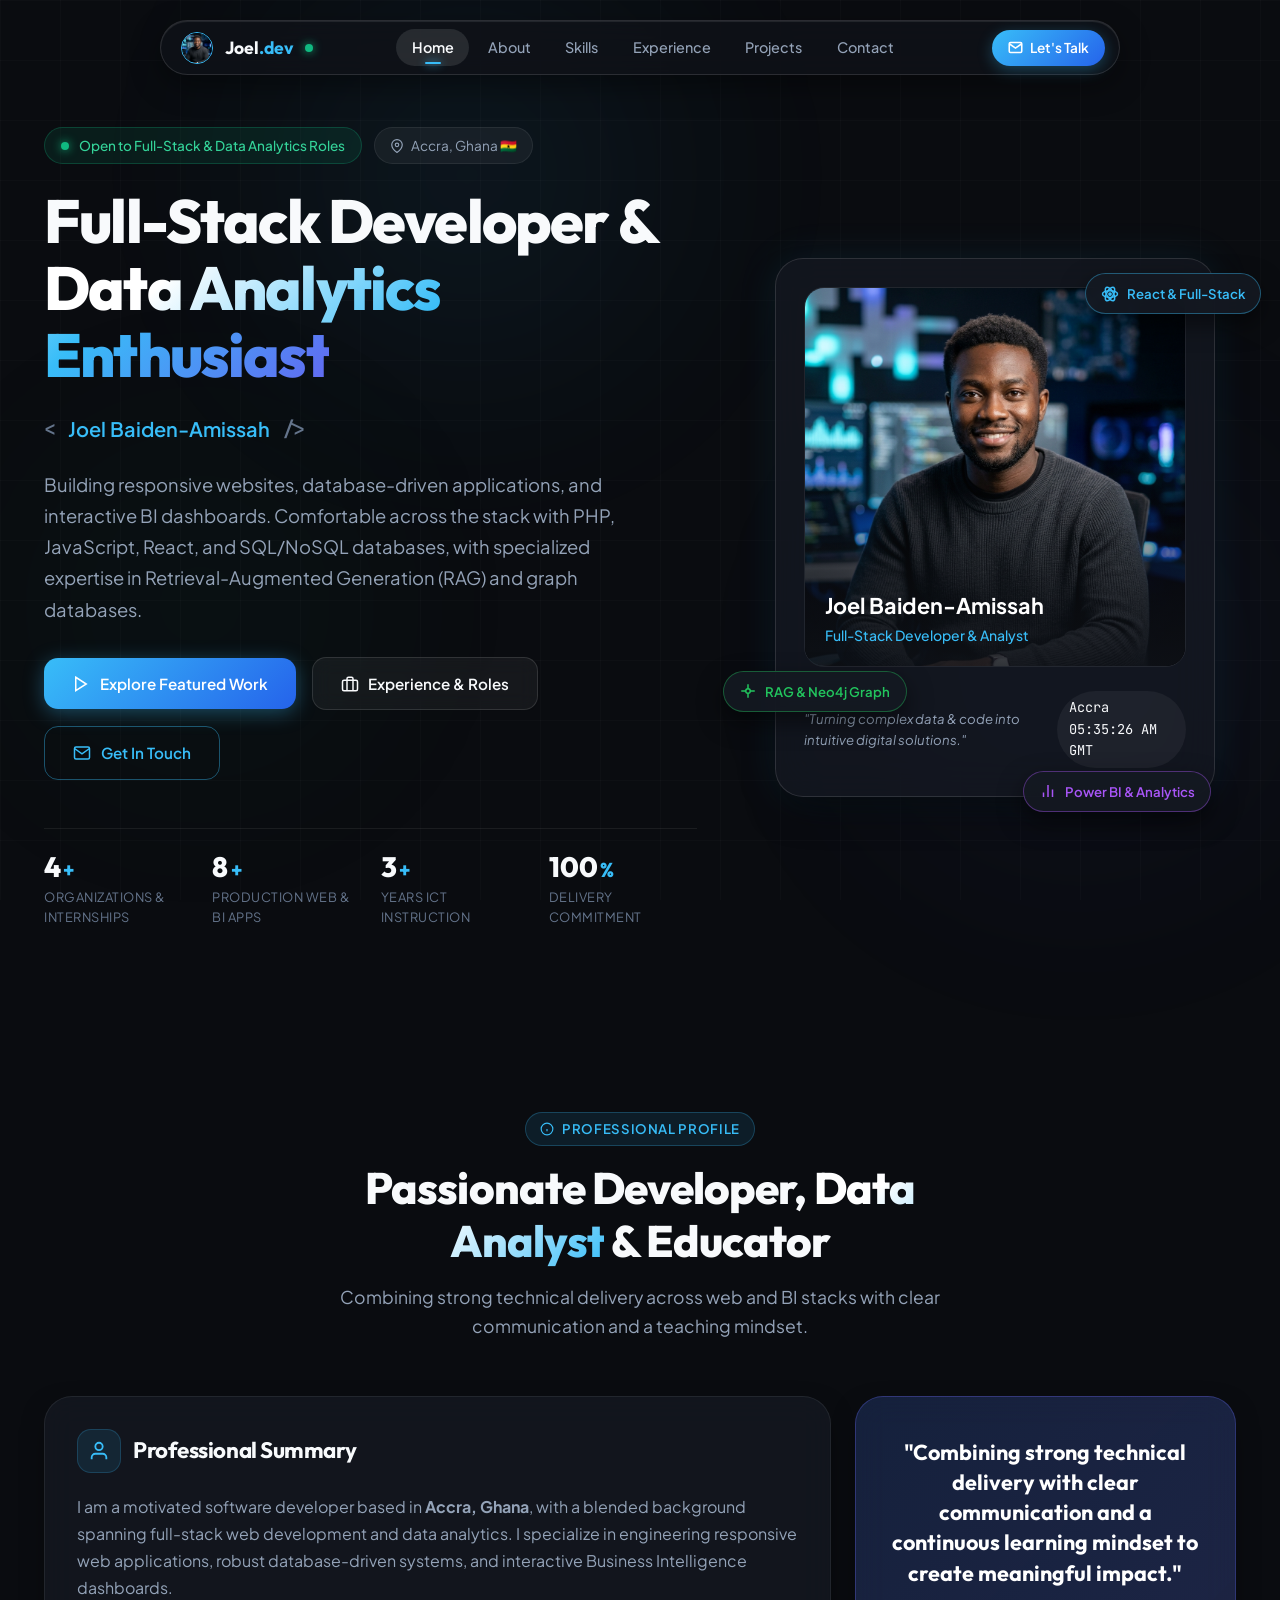
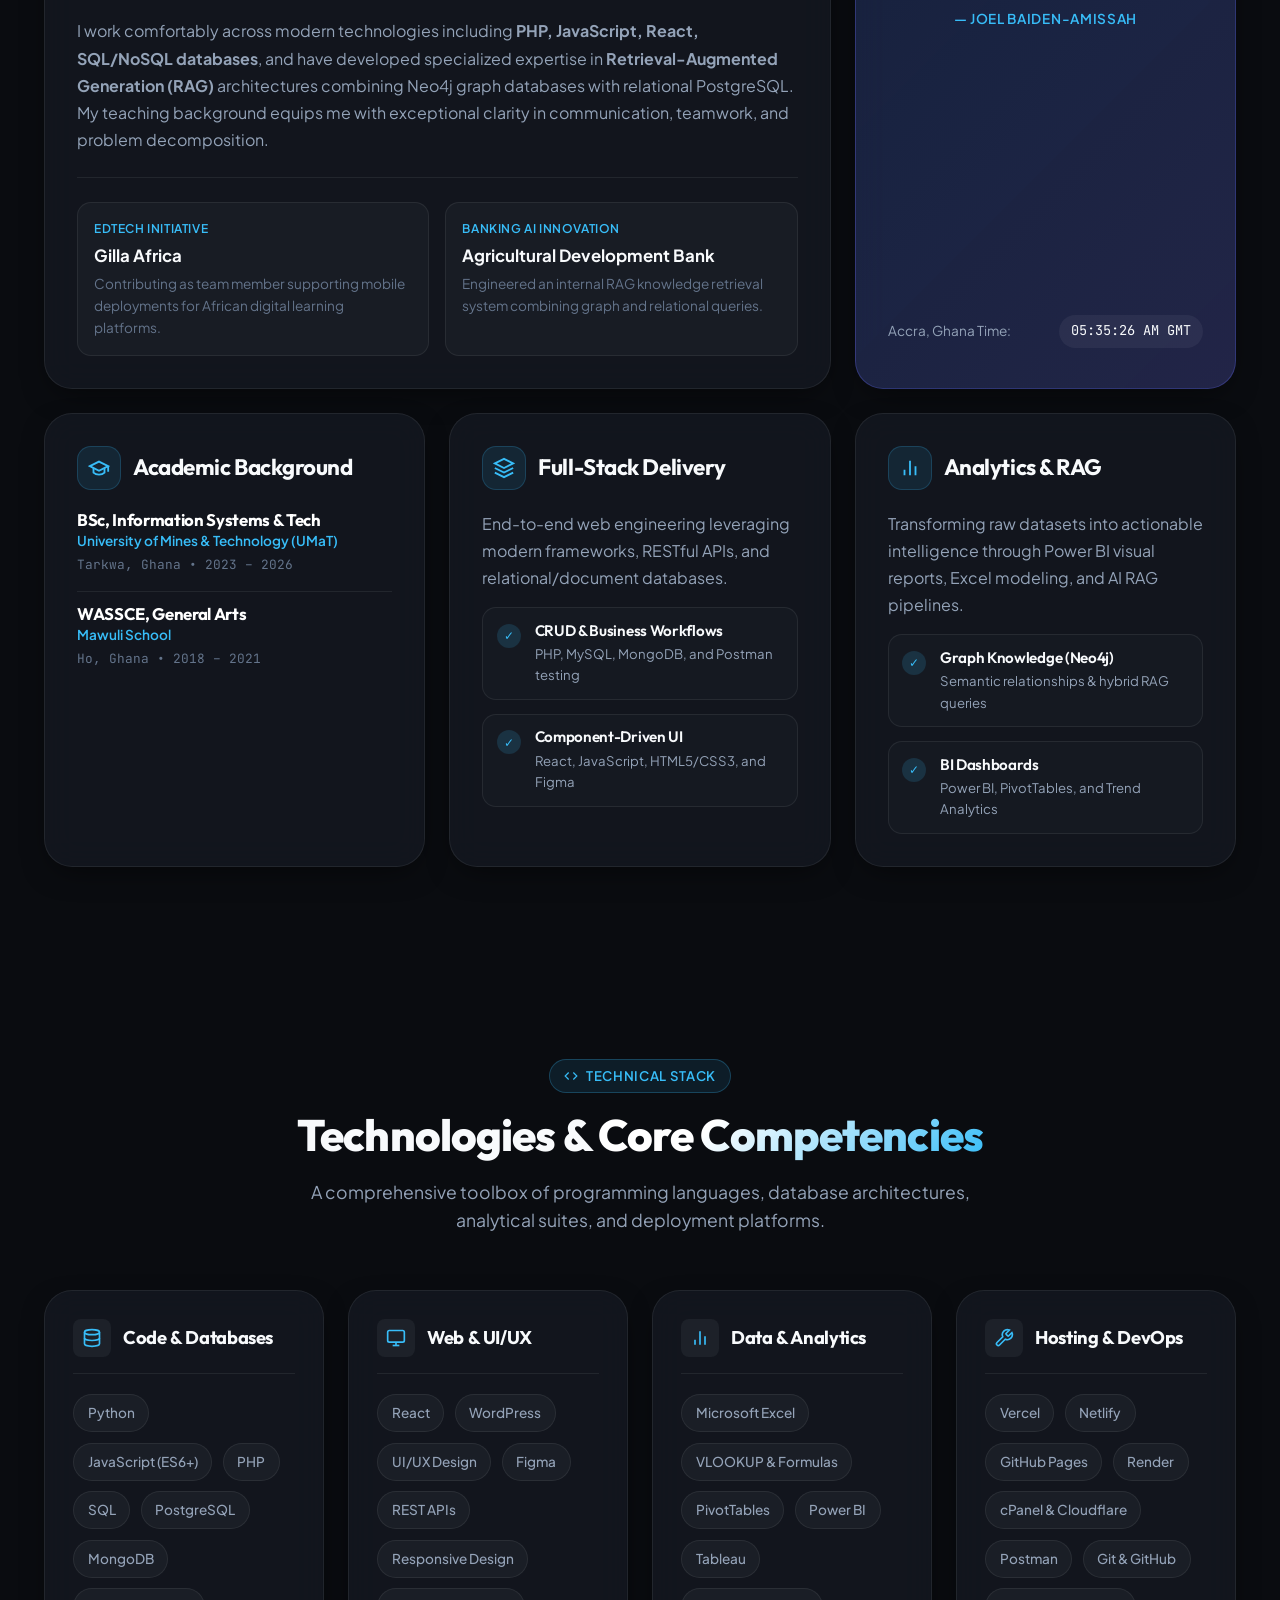
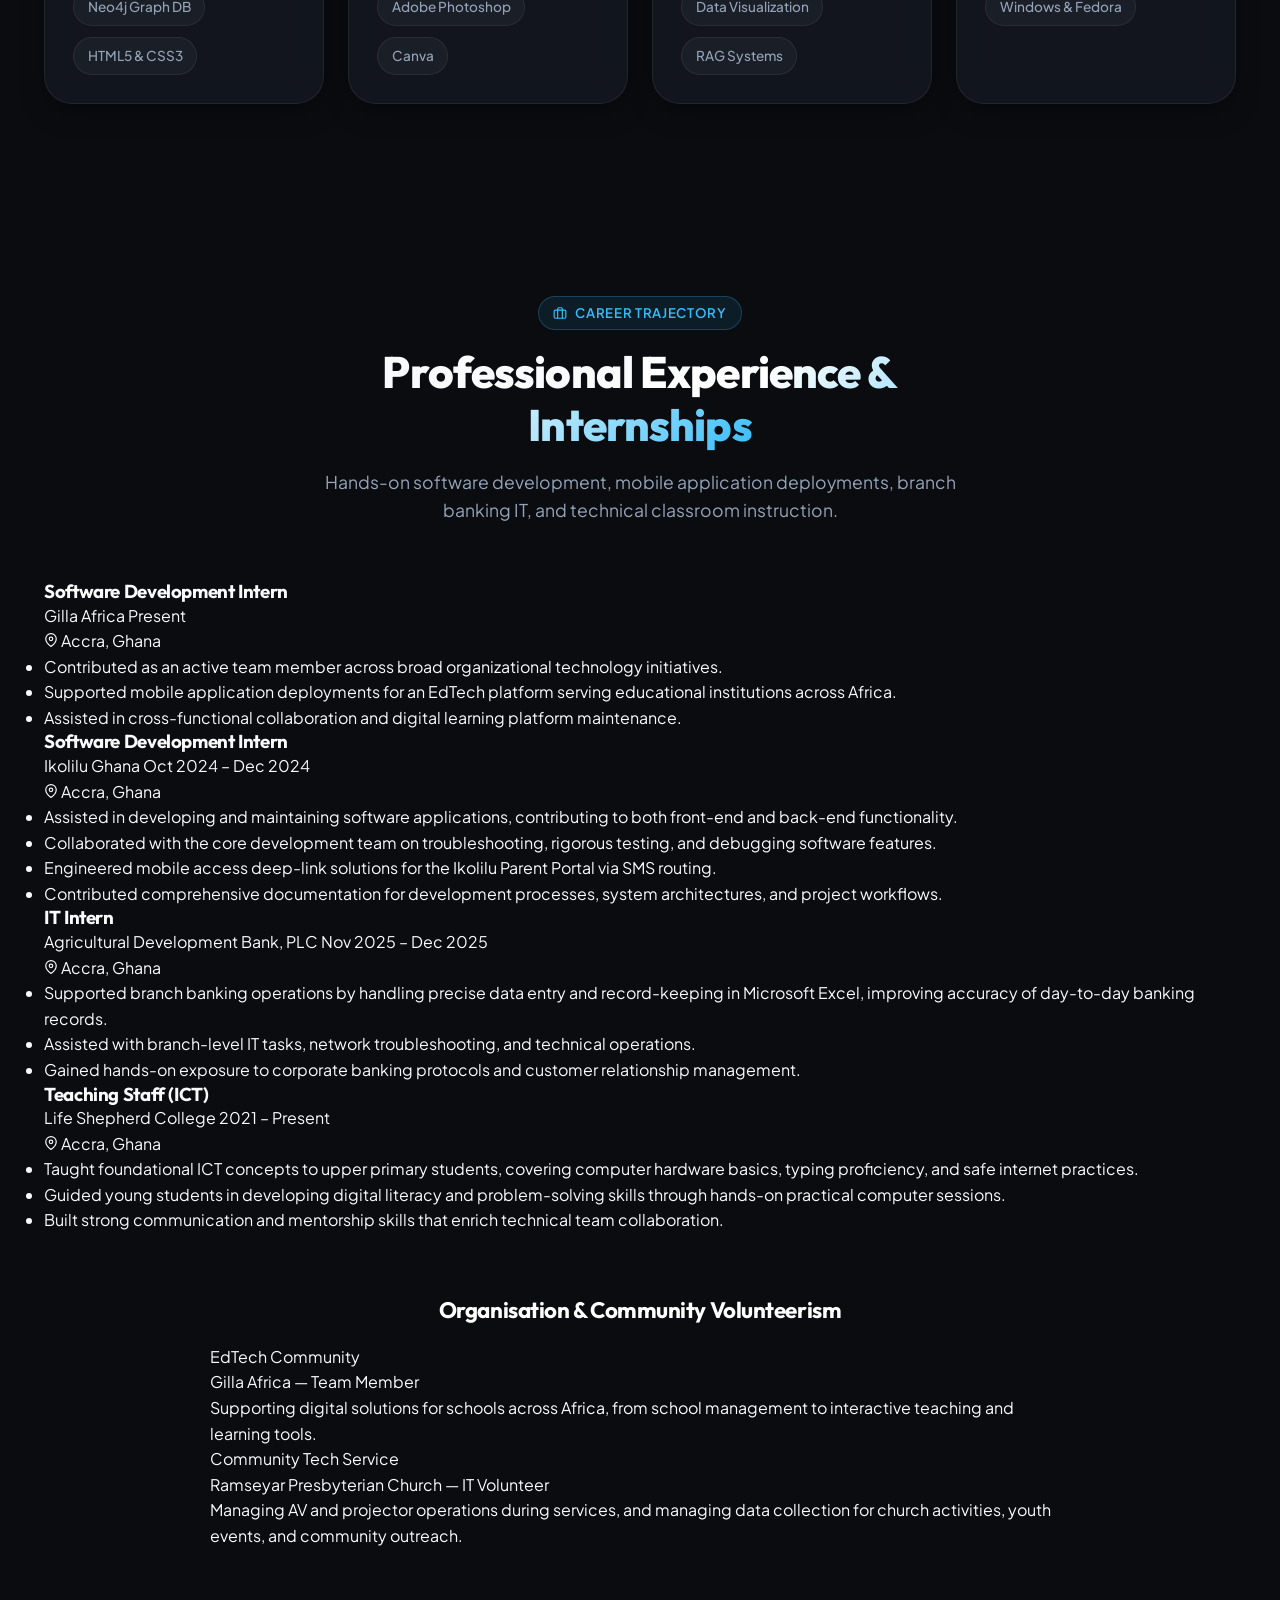
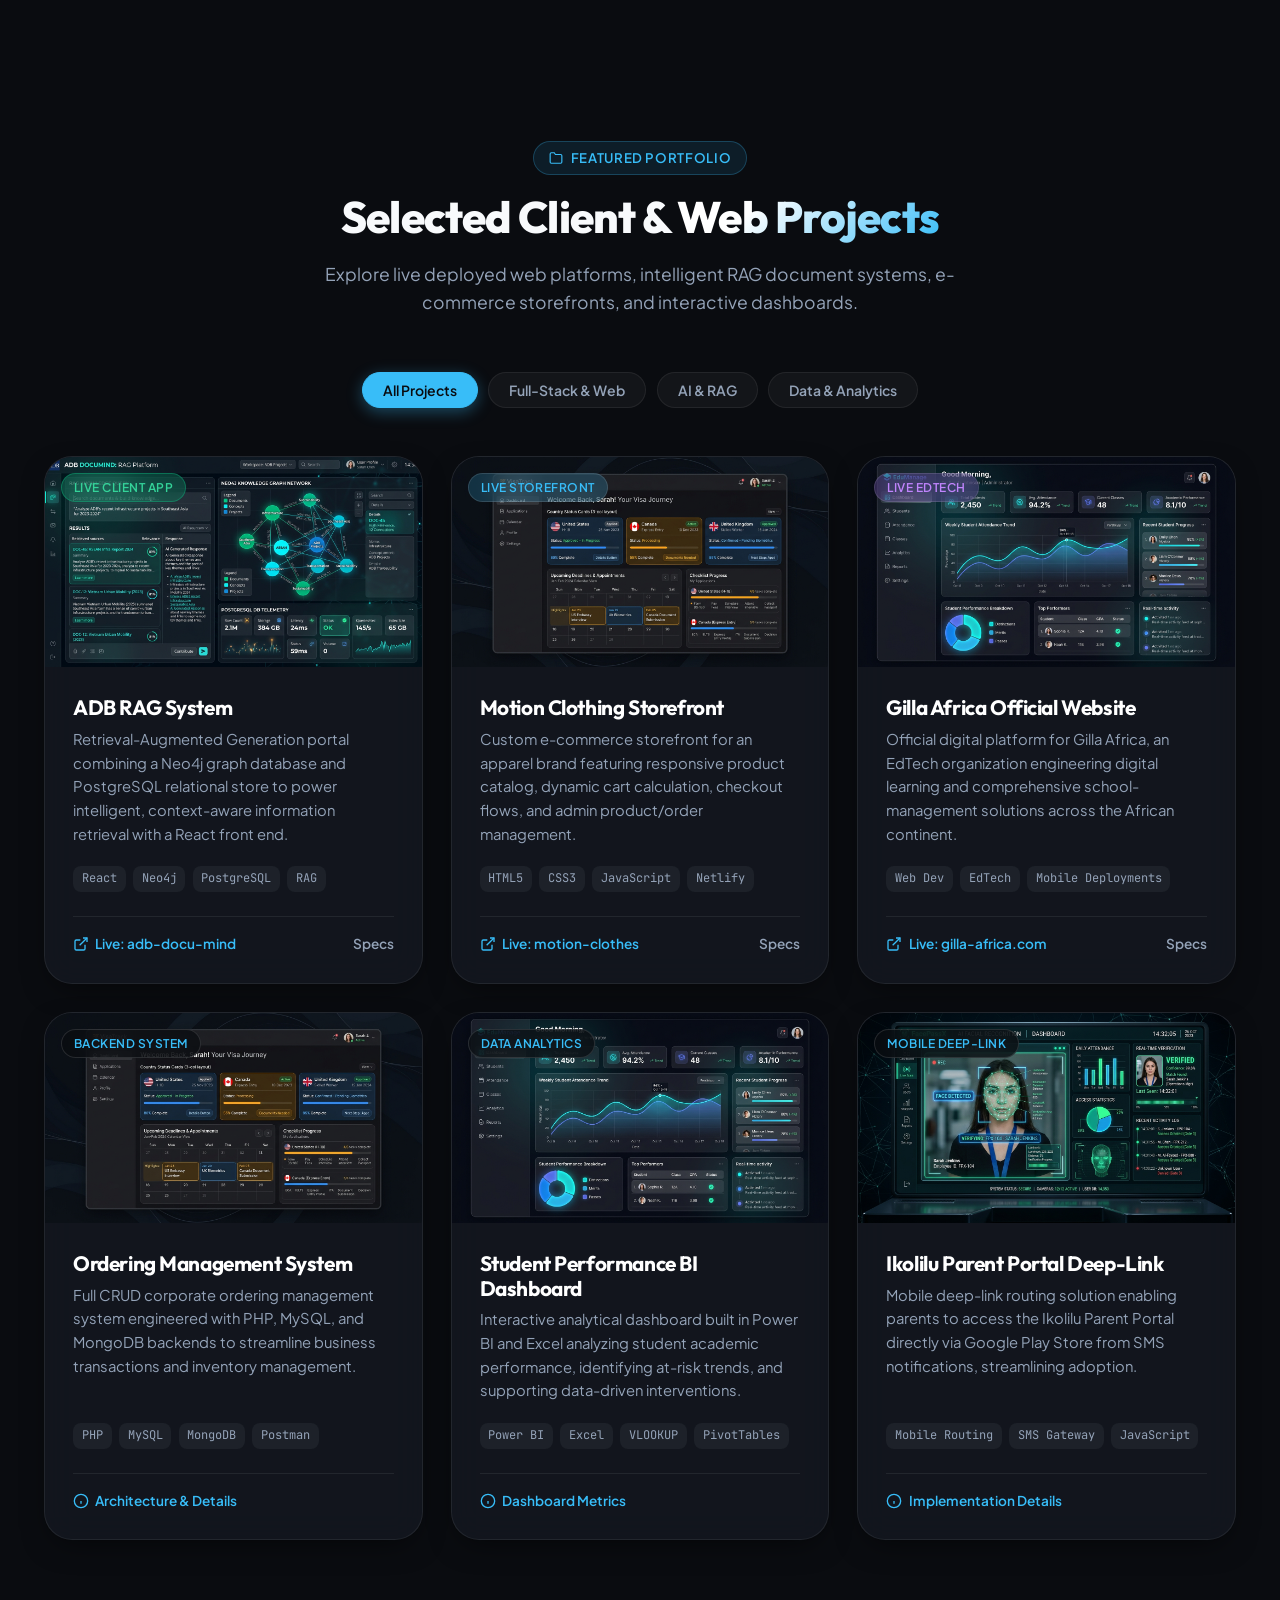
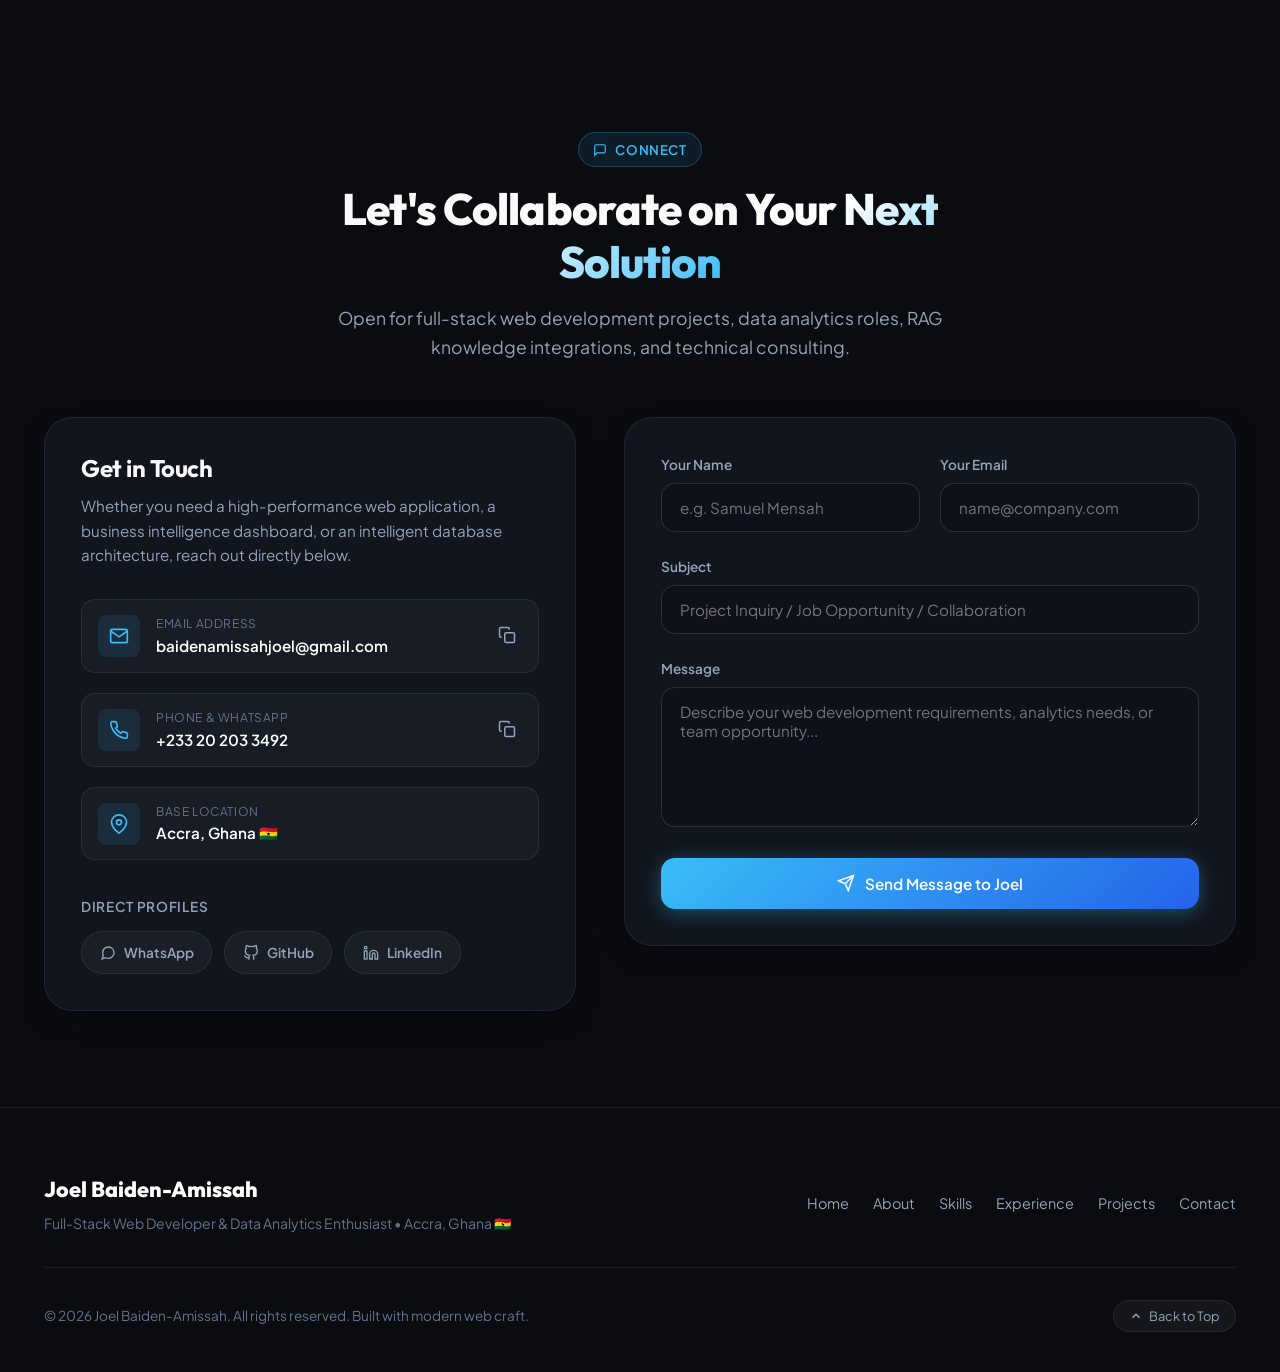
==== index.html @ 29e05b78 "Initial commit: Joel Baiden-Amissah portfolio website" ====
<!DOCTYPE html>
<html lang="en">
<head>
  <meta charset="UTF-8">
  <meta name="viewport" content="width=device-width, initial-scale=1.0">
  <title>Joel Baiden-Amissah | Full-Stack Web Developer & Data Analytics Enthusiast</title>
  <meta name="description" content="Portfolio of Joel Baiden-Amissah — Full-Stack Web Developer & Data Analytics Enthusiast based in Accra, Ghana. Experienced in React, PHP, Python, Neo4j, RAG systems, and Power BI dashboards.">
  <meta name="keywords" content="Joel Baiden-Amissah, Baiden-Amissah Joel, Full-Stack Developer Ghana, Data Analyst Accra, React, PHP, Python, Neo4j, RAG, Power BI, Gilla Africa, UMaT">
  <meta name="author" content="Joel Baiden-Amissah">
  
  <!-- Open Graph / Social Media Meta Tags -->
  <meta property="og:type" content="website">
  <meta property="og:title" content="Joel Baiden-Amissah | Full-Stack Web Developer & Data Analytics Enthusiast">
  <meta property="og:description" content="Building responsive websites, database-driven applications, BI dashboards, and intelligent RAG systems with modern web technologies.">
  <meta property="og:image" content="assets/images/joel_avatar.jpg">

  <!-- Favicon -->
  <link rel="icon" type="image/jpeg" href="assets/images/joel_avatar.jpg">

  <!-- Core Stylesheet -->
  <link rel="stylesheet" href="assets/css/style.css">
</head>
<body>

  <!-- Ambient Glow Elements -->
  <div class="ambient-glow ambient-glow-1"></div>
  <div class="ambient-glow ambient-glow-2"></div>
  <div class="ambient-glow ambient-glow-3"></div>
  <div class="bg-grid-pattern"></div>

  <!-- ==========================================================================
       FLOATING PILL NAVIGATION (Inspired by Ajay Dives & Modern NextUI)
       ========================================================================== -->
  <header class="navbar-wrapper">
    <nav class="nav-pill-container" id="mainNav">
      <a href="#home" class="nav-brand" aria-label="Joel Baiden-Amissah Home">
        <img src="assets/images/joel_avatar.jpg" alt="Joel Baiden-Amissah" class="nav-avatar-mini">
        <span>Joel<span style="color: var(--accent-cyan);">.dev</span></span>
        <span class="nav-status-dot" title="Available for opportunities"></span>
      </a>

      <!-- Desktop Links -->
      <ul class="nav-links">
        <li><a href="#home" class="nav-link active">Home</a></li>
        <li><a href="#about" class="nav-link">About</a></li>
        <li><a href="#skills" class="nav-link">Skills</a></li>
        <li><a href="#experience" class="nav-link">Experience</a></li>
        <li><a href="#projects" class="nav-link">Projects</a></li>
        <li><a href="#contact" class="nav-link">Contact</a></li>
      </ul>

      <!-- CTA Actions -->
      <div class="nav-actions">
        <a href="#contact" class="btn-nav-cv">
          <svg width="15" height="15" viewBox="0 0 24 24" fill="none" stroke="currentColor" stroke-width="2.5"><path d="M4 4h16c1.1 0 2 .9 2 2v12c0 1.1-.9 2-2 2H4c-1.1 0-2-.9-2-2V6c0-1.1.9-2 2-2z"></path><polyline points="22,6 12,13 2,6"></polyline></svg>
          <span>Let's Talk</span>
        </a>

        <button class="btn-mobile-toggle" id="mobileNavToggle" aria-label="Toggle navigation menu">
          <svg width="24" height="24" viewBox="0 0 24 24" fill="none" stroke="currentColor" stroke-width="2"><line x1="3" y1="12" x2="21" y2="12"></line><line x1="3" y1="6" x2="21" y2="6"></line><line x1="3" y1="18" x2="21" y2="18"></line></svg>
        </button>
      </div>
    </nav>
  </header>

  <!-- Mobile Drawer Menu -->
  <div class="mobile-nav-overlay" id="mobileNavOverlay">
    <button class="btn-modal-close" id="mobileNavClose" style="top: 2rem; right: 2rem;">
      <svg width="20" height="20" viewBox="0 0 24 24" fill="none" stroke="currentColor" stroke-width="2"><line x1="18" y1="6" x2="6" y2="18"></line><line x1="6" y1="6" x2="18" y2="18"></line></svg>
    </button>
    <ul class="mobile-nav-links">
      <li><a href="#home" class="mobile-nav-link">Home</a></li>
      <li><a href="#about" class="mobile-nav-link">About</a></li>
      <li><a href="#skills" class="mobile-nav-link">Skills</a></li>
      <li><a href="#experience" class="mobile-nav-link">Experience</a></li>
      <li><a href="#projects" class="mobile-nav-link">Projects</a></li>
      <li><a href="#contact" class="mobile-nav-link">Contact</a></li>
    </ul>
    <div style="margin-top: 2.5rem;">
      <a href="mailto:baidenamissahjoel@gmail.com" class="btn btn-primary">
        Email Joel Directly
      </a>
    </div>
  </div>

  <main>
    <!-- ==========================================================================
         HERO SECTION (Bento Masterpiece)
         ========================================================================== -->
    <section id="home" class="hero-section">
      <div class="container">
        <div class="hero-grid">
          
          <!-- Left: Hero Introduction -->
          <div class="hero-content">
            <div class="hero-badge-wrap">
              <span class="badge-status">
                <span class="nav-status-dot"></span>
                Open to Full-Stack & Data Analytics Roles
              </span>
              <span class="badge-location">
                <svg width="14" height="14" viewBox="0 0 24 24" fill="none" stroke="currentColor" stroke-width="2"><path d="M21 10c0 7-9 13-9 13s-9-6-9-13a9 9 0 0 1 18 0z"></path><circle cx="12" cy="10" r="3"></circle></svg>
                Accra, Ghana 🇬🇭
              </span>
            </div>

            <h1 class="hero-title">
              Full-Stack Developer & <span class="gradient-text">Data Analytics Enthusiast</span>
            </h1>

            <div class="hero-role-title">
              <span class="code-bracket">&lt;</span>
              <span>Joel Baiden-Amissah</span>
              <span class="code-bracket">/&gt;</span>
            </div>

            <p class="hero-description">
              Building responsive websites, database-driven applications, and interactive BI dashboards. Comfortable across the stack with PHP, JavaScript, React, and SQL/NoSQL databases, with specialized expertise in Retrieval-Augmented Generation (RAG) and graph databases.
            </p>

            <div class="hero-actions">
              <a href="#projects" class="btn btn-primary">
                <svg width="18" height="18" viewBox="0 0 24 24" fill="none" stroke="currentColor" stroke-width="2"><polygon points="5 3 19 12 5 21 5 3"></polygon></svg>
                Explore Featured Work
              </a>
              <a href="#experience" class="btn btn-glass">
                <svg width="18" height="18" viewBox="0 0 24 24" fill="none" stroke="currentColor" stroke-width="2"><rect x="2" y="7" width="20" height="14" rx="2" ry="2"></rect><path d="M16 21V5a2 2 0 0 0-2-2h-4a2 2 0 0 0-2 2v16"></path></svg>
                Experience & Roles
              </a>
              <a href="#contact" class="btn btn-outline-cyan">
                <svg width="18" height="18" viewBox="0 0 24 24" fill="none" stroke="currentColor" stroke-width="2"><path d="M4 4h16c1.1 0 2 .9 2 2v12c0 1.1-.9 2-2 2H4c-1.1 0-2-.9-2-2V6c0-1.1.9-2 2-2z"></path><polyline points="22,6 12,13 2,6"></polyline></svg>
                Get In Touch
              </a>
            </div>

            <!-- Key Metrics Bar -->
            <div class="hero-stats">
              <div class="stat-item">
                <div class="stat-number">4<span class="stat-plus">+</span></div>
                <div class="stat-label">Organizations & Internships</div>
              </div>
              <div class="stat-item">
                <div class="stat-number">8<span class="stat-plus">+</span></div>
                <div class="stat-label">Production Web & BI Apps</div>
              </div>
              <div class="stat-item">
                <div class="stat-number">3<span class="stat-plus">+</span></div>
                <div class="stat-label">Years ICT Instruction</div>
              </div>
              <div class="stat-item">
                <div class="stat-number">100<span class="stat-plus">%</span></div>
                <div class="stat-label">Delivery Commitment</div>
              </div>
            </div>
          </div>

          <!-- Right: Hero Visual Frame (Bento Style with Profile & Tech Badges) -->
          <div class="hero-visual">
            <!-- Floating Badge: React & Full Stack -->
            <div class="floating-tech-pill pill-react">
              <svg viewBox="0 0 24 24" fill="none" stroke="currentColor" stroke-width="2"><ellipse cx="12" cy="12" rx="10" ry="4.5"></ellipse><ellipse cx="12" cy="12" rx="10" ry="4.5" transform="rotate(60 12 12)"></ellipse><ellipse cx="12" cy="12" rx="10" ry="4.5" transform="rotate(120 12 12)"></ellipse><circle cx="12" cy="12" r="1.5" fill="currentColor"></circle></svg>
              <span>React & Full-Stack</span>
            </div>

            <!-- Floating Badge: RAG & Neo4j -->
            <div class="floating-tech-pill pill-node">
              <svg viewBox="0 0 24 24" fill="none" stroke="currentColor" stroke-width="2"><circle cx="12" cy="12" r="3"></circle><line x1="3" y1="12" x2="9" y2="12"></line><line x1="15" y1="12" x2="21" y2="12"></line><line x1="12" y1="3" x2="12" y2="9"></line><line x1="12" y1="15" x2="12" y2="21"></line></svg>
              <span>RAG & Neo4j Graph</span>
            </div>

            <!-- Floating Badge: Power BI & Data -->
            <div class="floating-tech-pill pill-ai">
              <svg viewBox="0 0 24 24" fill="none" stroke="currentColor" stroke-width="2"><line x1="18" y1="20" x2="18" y2="10"></line><line x1="12" y1="20" x2="12" y2="4"></line><line x1="6" y1="20" x2="6" y2="14"></line></svg>
              <span>Power BI & Analytics</span>
            </div>

            <div class="hero-card-frame">
              <div class="hero-image-box">
                <img src="assets/images/joel_avatar.jpg" alt="Joel Baiden-Amissah" loading="eager">
                <div class="hero-image-overlay">
                  <div class="hero-image-nameplate">
                    <span class="name">Joel Baiden-Amissah</span>
                    <span class="role">Full-Stack Developer & Analyst</span>
                  </div>
                </div>
              </div>

              <div class="hero-card-footer">
                <span class="developer-quote-pill">
                  "Turning complex data & code into intuitive digital solutions."
                </span>
                <span class="time-box" id="liveClockMini" title="Accra Time">
                  Accra GMT
                </span>
              </div>
            </div>
          </div>

        </div>
      </div>
    </section>

    <!-- ==========================================================================
         ABOUT SECTION (Bento Modular Grid)
         ========================================================================== -->
    <section id="about" class="section">
      <div class="container">
        <div class="section-header">
          <span class="section-tag">
            <svg viewBox="0 0 24 24" fill="none" stroke="currentColor" stroke-width="2"><circle cx="12" cy="12" r="10"></circle><line x1="12" y1="16" x2="12" y2="12"></line><line x1="12" y1="8" x2="12.01" y2="8"></line></svg>
            Professional Profile
          </span>
          <h2 class="section-title">
            Passionate Developer, <span class="text-gradient">Data Analyst</span> & Educator
          </h2>
          <p class="section-desc">
            Combining strong technical delivery across web and BI stacks with clear communication and a teaching mindset.
          </p>
        </div>

        <div class="about-bento-grid">
          
          <!-- Card 1: Professional Summary (Span 2) -->
          <div class="bento-card bento-span-2">
            <div class="bento-card-glow"></div>
            <div class="bento-card-header">
              <div class="bento-icon-box">
                <svg viewBox="0 0 24 24" fill="none" stroke="currentColor" stroke-width="2"><path d="M20 21v-2a4 4 0 0 0-4-4H8a4 4 0 0 0-4 4v2"></path><circle cx="12" cy="7" r="4"></circle></svg>
              </div>
              <h3 class="bento-card-title">Professional Summary</h3>
            </div>
            <p class="bento-text">
              I am a motivated software developer based in <strong>Accra, Ghana</strong>, with a blended background spanning full-stack web development and data analytics. I specialize in engineering responsive web applications, robust database-driven systems, and interactive Business Intelligence dashboards.
            </p>
            <p class="bento-text">
              I work comfortably across modern technologies including <strong>PHP, JavaScript, React, SQL/NoSQL databases</strong>, and have developed specialized expertise in <strong>Retrieval-Augmented Generation (RAG)</strong> architectures combining Neo4j graph databases with relational PostgreSQL. My teaching background equips me with exceptional clarity in communication, teamwork, and problem decomposition.
            </p>

            <div class="ventures-list">
              <div class="venture-item">
                <div class="venture-role">EdTech Initiative</div>
                <div class="venture-name">Gilla Africa</div>
                <div class="venture-desc">Contributing as team member supporting mobile deployments for African digital learning platforms.</div>
              </div>
              <div class="venture-item">
                <div class="venture-role">Banking AI Innovation</div>
                <div class="venture-name">Agricultural Development Bank</div>
                <div class="venture-desc">Engineered an internal RAG knowledge retrieval system combining graph and relational queries.</div>
              </div>
            </div>
          </div>

          <!-- Card 2: Quote & Live Time Widget (Ajay inspired) -->
          <div class="bento-card bento-quote-card">
            <div class="bento-quote-text">
              "Combining strong technical delivery with clear communication and a continuous learning mindset to create meaningful impact."
            </div>
            <div class="bento-quote-author">
              — Joel Baiden-Amissah
            </div>
            <div class="location-widget">
              <span style="font-size: 0.85rem; color: var(--text-secondary);">Accra, Ghana Time:</span>
              <span class="time-box" id="liveClock">Loading time...</span>
            </div>
          </div>

          <!-- Card 3: Education & Academics -->
          <div class="bento-card">
            <div class="bento-card-header">
              <div class="bento-icon-box">
                <svg viewBox="0 0 24 24" fill="none" stroke="currentColor" stroke-width="2"><path d="M22 10v6M2 10l10-5 10 5-10 5z"></path><path d="M6 12v5c3 3 9 3 12 0v-5"></path></svg>
              </div>
              <h3 class="bento-card-title">Academic Background</h3>
            </div>
            <div style="display: flex; flex-direction: column; gap: 1rem;">
              <div>
                <h4 style="font-size: 1.05rem; color: #fff; font-weight: 700;">BSc, Information Systems & Tech</h4>
                <div style="font-size: 0.85rem; color: var(--accent-cyan); font-weight: 600;">University of Mines & Technology (UMaT)</div>
                <div style="font-size: 0.8rem; color: var(--text-muted); font-family: var(--font-mono); margin-top: 0.2rem;">Tarkwa, Ghana • 2023 – 2026</div>
              </div>
              <div style="border-top: 1px solid var(--border-subtle); padding-top: 0.75rem;">
                <h4 style="font-size: 1.05rem; color: #fff; font-weight: 700;">WASSCE, General Arts</h4>
                <div style="font-size: 0.85rem; color: var(--accent-cyan); font-weight: 600;">Mawuli School</div>
                <div style="font-size: 0.8rem; color: var(--text-muted); font-family: var(--font-mono); margin-top: 0.2rem;">Ho, Ghana • 2018 – 2021</div>
              </div>
            </div>
          </div>

          <!-- Card 4: Full-Stack Craft -->
          <div class="bento-card">
            <div class="bento-card-header">
              <div class="bento-icon-box">
                <svg viewBox="0 0 24 24" fill="none" stroke="currentColor" stroke-width="2"><polygon points="12 2 2 7 12 12 22 7 12 2"></polygon><polyline points="2 17 12 22 22 17"></polyline><polyline points="2 12 12 17 22 12"></polyline></svg>
              </div>
              <h3 class="bento-card-title">Full-Stack Delivery</h3>
            </div>
            <p class="bento-text">
              End-to-end web engineering leveraging modern frameworks, RESTful APIs, and relational/document databases.
            </p>
            <div class="pillars-grid">
              <div class="pillar-item">
                <div class="pillar-bullet">✓</div>
                <div class="pillar-content">
                  <h4>CRUD & Business Workflows</h4>
                  <p>PHP, MySQL, MongoDB, and Postman testing</p>
                </div>
              </div>
              <div class="pillar-item">
                <div class="pillar-bullet">✓</div>
                <div class="pillar-content">
                  <h4>Component-Driven UI</h4>
                  <p>React, JavaScript, HTML5/CSS3, and Figma</p>
                </div>
              </div>
            </div>
          </div>

          <!-- Card 5: Data & Intelligence -->
          <div class="bento-card">
            <div class="bento-card-header">
              <div class="bento-icon-box">
                <svg viewBox="0 0 24 24" fill="none" stroke="currentColor" stroke-width="2"><line x1="18" y1="20" x2="18" y2="10"></line><line x1="12" y1="20" x2="12" y2="4"></line><line x1="6" y1="20" x2="6" y2="14"></line></svg>
              </div>
              <h3 class="bento-card-title">Analytics & RAG</h3>
            </div>
            <p class="bento-text">
              Transforming raw datasets into actionable intelligence through Power BI visual reports, Excel modeling, and AI RAG pipelines.
            </p>
            <div class="pillars-grid">
              <div class="pillar-item">
                <div class="pillar-bullet">✓</div>
                <div class="pillar-content">
                  <h4>Graph Knowledge (Neo4j)</h4>
                  <p>Semantic relationships & hybrid RAG queries</p>
                </div>
              </div>
              <div class="pillar-item">
                <div class="pillar-bullet">✓</div>
                <div class="pillar-content">
                  <h4>BI Dashboards</h4>
                  <p>Power BI, PivotTables, and Trend Analytics</p>
                </div>
              </div>
            </div>
          </div>

        </div>
      </div>
    </section>

    <!-- ==========================================================================
         SKILLS SECTION
         ========================================================================== -->
    <section id="skills" class="section">
      <div class="container">
        <div class="section-header">
          <span class="section-tag">
            <svg viewBox="0 0 24 24" fill="none" stroke="currentColor" stroke-width="2"><polyline points="16 18 22 12 16 6"></polyline><polyline points="8 6 2 12 8 18"></polyline></svg>
            Technical Stack
          </span>
          <h2 class="section-title">
            Technologies & <span class="text-gradient">Core Competencies</span>
          </h2>
          <p class="section-desc">
            A comprehensive toolbox of programming languages, database architectures, analytical suites, and deployment platforms.
          </p>
        </div>

        <div class="skills-container">
          
          <!-- Category 1: Languages & Databases -->
          <div class="skill-category-card">
            <div class="skill-cat-header">
              <div class="skill-cat-icon">
                <svg width="20" height="20" viewBox="0 0 24 24" fill="none" stroke="currentColor" stroke-width="2"><ellipse cx="12" cy="5" rx="9" ry="3"></ellipse><path d="M21 12c0 1.66-4 3-9 3s-9-1.34-9-3"></path><path d="M3 5v14c0 1.66 4 3 9 3s9-1.34 9-3V5"></path></svg>
              </div>
              <h3 class="skill-cat-title">Code & Databases</h3>
            </div>
            <div class="skill-pills-wrap">
              <span class="tech-pill">Python</span>
              <span class="tech-pill">JavaScript (ES6+)</span>
              <span class="tech-pill">PHP</span>
              <span class="tech-pill">SQL</span>
              <span class="tech-pill">PostgreSQL</span>
              <span class="tech-pill">MongoDB</span>
              <span class="tech-pill">Neo4j Graph DB</span>
              <span class="tech-pill">HTML5 & CSS3</span>
            </div>
          </div>

          <!-- Category 2: Web & UI/UX -->
          <div class="skill-category-card">
            <div class="skill-cat-header">
              <div class="skill-cat-icon">
                <svg width="20" height="20" viewBox="0 0 24 24" fill="none" stroke="currentColor" stroke-width="2"><rect x="2" y="3" width="20" height="14" rx="2" ry="2"></rect><line x1="8" y1="21" x2="16" y2="21"></line><line x1="12" y1="17" x2="12" y2="21"></line></svg>
              </div>
              <h3 class="skill-cat-title">Web & UI/UX</h3>
            </div>
            <div class="skill-pills-wrap">
              <span class="tech-pill">React</span>
              <span class="tech-pill">WordPress</span>
              <span class="tech-pill">UI/UX Design</span>
              <span class="tech-pill">Figma</span>
              <span class="tech-pill">REST APIs</span>
              <span class="tech-pill">Responsive Design</span>
              <span class="tech-pill">Adobe Photoshop</span>
              <span class="tech-pill">Canva</span>
            </div>
          </div>

          <!-- Category 3: Data Analytics & BI -->
          <div class="skill-category-card">
            <div class="skill-cat-header">
              <div class="skill-cat-icon">
                <svg width="20" height="20" viewBox="0 0 24 24" fill="none" stroke="currentColor" stroke-width="2"><line x1="18" y1="20" x2="18" y2="10"></line><line x1="12" y1="20" x2="12" y2="4"></line><line x1="6" y1="20" x2="6" y2="14"></line></svg>
              </div>
              <h3 class="skill-cat-title">Data & Analytics</h3>
            </div>
            <div class="skill-pills-wrap">
              <span class="tech-pill">Microsoft Excel</span>
              <span class="tech-pill">VLOOKUP & Formulas</span>
              <span class="tech-pill">PivotTables</span>
              <span class="tech-pill">Power BI</span>
              <span class="tech-pill">Tableau</span>
              <span class="tech-pill">Data Visualization</span>
              <span class="tech-pill">RAG Systems</span>
            </div>
          </div>

          <!-- Category 4: Hosting, Tools & OS -->
          <div class="skill-category-card">
            <div class="skill-cat-header">
              <div class="skill-cat-icon">
                <svg width="20" height="20" viewBox="0 0 24 24" fill="none" stroke="currentColor" stroke-width="2"><path d="M14.7 6.3a1 1 0 0 0 0 1.4l1.6 1.6a1 1 0 0 0 1.4 0l3.77-3.77a6 6 0 0 1-7.94 7.94l-6.91 6.91a2.12 2.12 0 0 1-3-3l6.91-6.91a6 6 0 0 1 7.94-7.94l-3.76 3.76z"></path></svg>
              </div>
              <h3 class="skill-cat-title">Hosting & DevOps</h3>
            </div>
            <div class="skill-pills-wrap">
              <span class="tech-pill">Vercel</span>
              <span class="tech-pill">Netlify</span>
              <span class="tech-pill">GitHub Pages</span>
              <span class="tech-pill">Render</span>
              <span class="tech-pill">cPanel & Cloudflare</span>
              <span class="tech-pill">Postman</span>
              <span class="tech-pill">Git & GitHub</span>
              <span class="tech-pill">Windows & Fedora</span>
            </div>
          </div>

        </div>
      </div>
    </section>

    <!-- ==========================================================================
         PROFESSIONAL EXPERIENCE & INTERNSHIPS (Timeline Section)
         ========================================================================== -->
    <section id="experience" class="section">
      <div class="container">
        <div class="section-header">
          <span class="section-tag">
            <svg viewBox="0 0 24 24" fill="none" stroke="currentColor" stroke-width="2"><rect x="2" y="7" width="20" height="14" rx="2" ry="2"></rect><path d="M16 21V5a2 2 0 0 0-2-2h-4a2 2 0 0 0-2 2v16"></path></svg>
            Career Trajectory
          </span>
          <h2 class="section-title">
            Professional <span class="text-gradient">Experience & Internships</span>
          </h2>
          <p class="section-desc">
            Hands-on software development, mobile application deployments, branch banking IT, and technical classroom instruction.
          </p>
        </div>

        <div class="timeline-container">
          
          <!-- Role 1: Gilla Africa -->
          <div class="timeline-item">
            <div class="timeline-dot"></div>
            <div class="timeline-card">
              <div class="timeline-meta">
                <h3 class="timeline-role">Software Development Intern</h3>
                <span class="timeline-company-badge">Gilla Africa</span>
                <span class="timeline-period">Present</span>
              </div>
              <div class="timeline-location">
                <svg width="14" height="14" viewBox="0 0 24 24" fill="none" stroke="currentColor" stroke-width="2"><path d="M21 10c0 7-9 13-9 13s-9-6-9-13a9 9 0 0 1 18 0z"></path><circle cx="12" cy="10" r="3"></circle></svg>
                Accra, Ghana
              </div>
              <ul class="timeline-list">
                <li>Contributed as an active team member across broad organizational technology initiatives.</li>
                <li>Supported mobile application deployments for an EdTech platform serving educational institutions across Africa.</li>
                <li>Assisted in cross-functional collaboration and digital learning platform maintenance.</li>
              </ul>
            </div>
          </div>

          <!-- Role 2: Ikolilu Ghana -->
          <div class="timeline-item">
            <div class="timeline-dot"></div>
            <div class="timeline-card">
              <div class="timeline-meta">
                <h3 class="timeline-role">Software Development Intern</h3>
                <span class="timeline-company-badge">Ikolilu Ghana</span>
                <span class="timeline-period">Oct 2024 – Dec 2024</span>
              </div>
              <div class="timeline-location">
                <svg width="14" height="14" viewBox="0 0 24 24" fill="none" stroke="currentColor" stroke-width="2"><path d="M21 10c0 7-9 13-9 13s-9-6-9-13a9 9 0 0 1 18 0z"></path><circle cx="12" cy="10" r="3"></circle></svg>
                Accra, Ghana
              </div>
              <ul class="timeline-list">
                <li>Assisted in developing and maintaining software applications, contributing to both front-end and back-end functionality.</li>
                <li>Collaborated with the core development team on troubleshooting, rigorous testing, and debugging software features.</li>
                <li>Engineered mobile access deep-link solutions for the Ikolilu Parent Portal via SMS routing.</li>
                <li>Contributed comprehensive documentation for development processes, system architectures, and project workflows.</li>
              </ul>
            </div>
          </div>

          <!-- Role 3: Agricultural Development Bank PLC -->
          <div class="timeline-item">
            <div class="timeline-dot"></div>
            <div class="timeline-card">
              <div class="timeline-meta">
                <h3 class="timeline-role">IT Intern</h3>
                <span class="timeline-company-badge">Agricultural Development Bank, PLC</span>
                <span class="timeline-period">Nov 2025 – Dec 2025</span>
              </div>
              <div class="timeline-location">
                <svg width="14" height="14" viewBox="0 0 24 24" fill="none" stroke="currentColor" stroke-width="2"><path d="M21 10c0 7-9 13-9 13s-9-6-9-13a9 9 0 0 1 18 0z"></path><circle cx="12" cy="10" r="3"></circle></svg>
                Accra, Ghana
              </div>
              <ul class="timeline-list">
                <li>Supported branch banking operations by handling precise data entry and record-keeping in Microsoft Excel, improving accuracy of day-to-day banking records.</li>
                <li>Assisted with branch-level IT tasks, network troubleshooting, and technical operations.</li>
                <li>Gained hands-on exposure to corporate banking protocols and customer relationship management.</li>
              </ul>
            </div>
          </div>

          <!-- Role 4: Life Shepherd College -->
          <div class="timeline-item">
            <div class="timeline-dot"></div>
            <div class="timeline-card">
              <div class="timeline-meta">
                <h3 class="timeline-role">Teaching Staff (ICT)</h3>
                <span class="timeline-company-badge">Life Shepherd College</span>
                <span class="timeline-period">2021 – Present</span>
              </div>
              <div class="timeline-location">
                <svg width="14" height="14" viewBox="0 0 24 24" fill="none" stroke="currentColor" stroke-width="2"><path d="M21 10c0 7-9 13-9 13s-9-6-9-13a9 9 0 0 1 18 0z"></path><circle cx="12" cy="10" r="3"></circle></svg>
                Accra, Ghana
              </div>
              <ul class="timeline-list">
                <li>Taught foundational ICT concepts to upper primary students, covering computer hardware basics, typing proficiency, and safe internet practices.</li>
                <li>Guided young students in developing digital literacy and problem-solving skills through hands-on practical computer sessions.</li>
                <li>Built strong communication and mentorship skills that enrich technical team collaboration.</li>
              </ul>
            </div>
          </div>

        </div>

        <!-- Volunteerism Cards -->
        <div style="margin-top: 4rem;">
          <h3 style="font-size: 1.4rem; font-weight: 700; color: #fff; margin-bottom: 1.25rem; text-align: center;">
            Organisation & Community Volunteerism
          </h3>
          <div class="volunteer-grid" style="max-width: 860px; margin: 0 auto;">
            <div class="volunteer-card">
              <div class="volunteer-role">EdTech Community</div>
              <div class="volunteer-title">Gilla Africa — Team Member</div>
              <div class="volunteer-desc">Supporting digital solutions for schools across Africa, from school management to interactive teaching and learning tools.</div>
            </div>
            <div class="volunteer-card">
              <div class="volunteer-role">Community Tech Service</div>
              <div class="volunteer-title">Ramseyar Presbyterian Church — IT Volunteer</div>
              <div class="volunteer-desc">Managing AV and projector operations during services, and managing data collection for church activities, youth events, and community outreach.</div>
            </div>
          </div>
        </div>

      </div>
    </section>

    <!-- ==========================================================================
         FEATURED PROJECTS SHOWCASE (With LIVE Links & Modal Details)
         ========================================================================== -->
    <section id="projects" class="section">
      <div class="container">
        <div class="section-header">
          <span class="section-tag">
            <svg viewBox="0 0 24 24" fill="none" stroke="currentColor" stroke-width="2"><path d="M22 19a2 2 0 0 1-2 2H4a2 2 0 0 1-2-2V5a2 2 0 0 1 2-2h5l2 3h9a2 2 0 0 1 2 2z"></path></svg>
            Featured Portfolio
          </span>
          <h2 class="section-title">
            Selected Client & <span class="text-gradient">Web Projects</span>
          </h2>
          <p class="section-desc">
            Explore live deployed web platforms, intelligent RAG document systems, e-commerce storefronts, and interactive dashboards.
          </p>
        </div>

        <!-- Filter Bar -->
        <div class="projects-filter-bar">
          <button class="filter-btn active" data-filter="all">All Projects</button>
          <button class="filter-btn" data-filter="fullstack">Full-Stack & Web</button>
          <button class="filter-btn" data-filter="ai">AI & RAG</button>
          <button class="filter-btn" data-filter="data">Data & Analytics</button>
        </div>

        <div class="projects-grid">
          
          <!-- Project 1: ADB RAG System (LIVE) -->
          <div class="project-card" data-category="ai fullstack">
            <div class="project-thumbnail">
              <span class="project-category-badge" style="background: rgba(16, 185, 129, 0.25); color: #34d399; border-color: rgba(16, 185, 129, 0.4);">Live Client App</span>
              <img src="assets/images/adb_rag.jpg" alt="ADB RAG System" loading="lazy">
            </div>
            <div class="project-body">
              <h3 class="project-title">ADB RAG System</h3>
              <p class="project-desc">
                Retrieval-Augmented Generation portal combining a Neo4j graph database and PostgreSQL relational store to power intelligent, context-aware information retrieval with a React front end.
              </p>
              <div class="project-tags">
                <span class="project-tag">React</span>
                <span class="project-tag">Neo4j</span>
                <span class="project-tag">PostgreSQL</span>
                <span class="project-tag">RAG</span>
              </div>
              <div class="project-actions">
                <a href="https://adb-docu-mind.vercel.app/" target="_blank" rel="noopener noreferrer" class="project-link project-link-primary">
                  <svg viewBox="0 0 24 24" fill="none" stroke="currentColor" stroke-width="2"><path d="M18 13v6a2 2 0 0 1-2 2H5a2 2 0 0 1-2-2V8a2 2 0 0 1 2-2h6"></path><polyline points="15 3 21 3 21 9"></polyline><line x1="10" y1="14" x2="21" y2="3"></line></svg>
                  Live: adb-docu-mind
                </a>
                <a href="#" class="project-link" data-project-key="adbrag">
                  Specs
                </a>
              </div>
            </div>
          </div>

          <!-- Project 2: Motion Clothing (LIVE) -->
          <div class="project-card" data-category="fullstack">
            <div class="project-thumbnail">
              <span class="project-category-badge" style="background: rgba(56, 189, 248, 0.2); color: #38bdf8;">Live Storefront</span>
              <img src="assets/images/visatrack.jpg" alt="Motion Clothing Storefront" loading="lazy">
            </div>
            <div class="project-body">
              <h3 class="project-title">Motion Clothing Storefront</h3>
              <p class="project-desc">
                Custom e-commerce storefront for an apparel brand featuring responsive product catalog, dynamic cart calculation, checkout flows, and admin product/order management.
              </p>
              <div class="project-tags">
                <span class="project-tag">HTML5</span>
                <span class="project-tag">CSS3</span>
                <span class="project-tag">JavaScript</span>
                <span class="project-tag">Netlify</span>
              </div>
              <div class="project-actions">
                <a href="https://motion-clothes.netlify.app/" target="_blank" rel="noopener noreferrer" class="project-link project-link-primary">
                  <svg viewBox="0 0 24 24" fill="none" stroke="currentColor" stroke-width="2"><path d="M18 13v6a2 2 0 0 1-2 2H5a2 2 0 0 1-2-2V8a2 2 0 0 1 2-2h6"></path><polyline points="15 3 21 3 21 9"></polyline><line x1="10" y1="14" x2="21" y2="3"></line></svg>
                  Live: motion-clothes
                </a>
                <a href="#" class="project-link" data-project-key="motionclothing">
                  Specs
                </a>
              </div>
            </div>
          </div>

          <!-- Project 3: Gilla Africa (LIVE) -->
          <div class="project-card" data-category="fullstack">
            <div class="project-thumbnail">
              <span class="project-category-badge" style="background: rgba(168, 85, 247, 0.2); color: #c084fc;">Live EdTech</span>
              <img src="assets/images/edumanage.jpg" alt="Gilla Africa Official Website" loading="lazy">
            </div>
            <div class="project-body">
              <h3 class="project-title">Gilla Africa Official Website</h3>
              <p class="project-desc">
                Official digital platform for Gilla Africa, an EdTech organization engineering digital learning and comprehensive school-management solutions across the African continent.
              </p>
              <div class="project-tags">
                <span class="project-tag">Web Dev</span>
                <span class="project-tag">EdTech</span>
                <span class="project-tag">Mobile Deployments</span>
              </div>
              <div class="project-actions">
                <a href="https://gilla-africa.com/" target="_blank" rel="noopener noreferrer" class="project-link project-link-primary">
                  <svg viewBox="0 0 24 24" fill="none" stroke="currentColor" stroke-width="2"><path d="M18 13v6a2 2 0 0 1-2 2H5a2 2 0 0 1-2-2V8a2 2 0 0 1 2-2h6"></path><polyline points="15 3 21 3 21 9"></polyline><line x1="10" y1="14" x2="21" y2="3"></line></svg>
                  Live: gilla-africa.com
                </a>
                <a href="#" class="project-link" data-project-key="gillaafrica">
                  Specs
                </a>
              </div>
            </div>
          </div>

          <!-- Project 4: Ordering Management System -->
          <div class="project-card" data-category="fullstack">
            <div class="project-thumbnail">
              <span class="project-category-badge">Backend System</span>
              <img src="assets/images/visatrack.jpg" alt="Ordering Management System" loading="lazy">
            </div>
            <div class="project-body">
              <h3 class="project-title">Ordering Management System</h3>
              <p class="project-desc">
                Full CRUD corporate ordering management system engineered with PHP, MySQL, and MongoDB backends to streamline business transactions and inventory management.
              </p>
              <div class="project-tags">
                <span class="project-tag">PHP</span>
                <span class="project-tag">MySQL</span>
                <span class="project-tag">MongoDB</span>
                <span class="project-tag">Postman</span>
              </div>
              <div class="project-actions">
                <a href="#" class="project-link project-link-primary" data-project-key="orderingmgmt">
                  <svg viewBox="0 0 24 24" fill="none" stroke="currentColor" stroke-width="2"><circle cx="12" cy="12" r="10"></circle><line x1="12" y1="16" x2="12" y2="12"></line><line x1="12" y1="8" x2="12.01" y2="8"></line></svg>
                  Architecture & Details
                </a>
              </div>
            </div>
          </div>

          <!-- Project 5: Student Performance BI Dashboard -->
          <div class="project-card" data-category="data">
            <div class="project-thumbnail">
              <span class="project-category-badge">Data Analytics</span>
              <img src="assets/images/edumanage.jpg" alt="Student Performance BI Dashboard" loading="lazy">
            </div>
            <div class="project-body">
              <h3 class="project-title">Student Performance BI Dashboard</h3>
              <p class="project-desc">
                Interactive analytical dashboard built in Power BI and Excel analyzing student academic performance, identifying at-risk trends, and supporting data-driven interventions.
              </p>
              <div class="project-tags">
                <span class="project-tag">Power BI</span>
                <span class="project-tag">Excel</span>
                <span class="project-tag">VLOOKUP</span>
                <span class="project-tag">PivotTables</span>
              </div>
              <div class="project-actions">
                <a href="#" class="project-link project-link-primary" data-project-key="studentbi">
                  <svg viewBox="0 0 24 24" fill="none" stroke="currentColor" stroke-width="2"><circle cx="12" cy="12" r="10"></circle><line x1="12" y1="16" x2="12" y2="12"></line><line x1="12" y1="8" x2="12.01" y2="8"></line></svg>
                  Dashboard Metrics
                </a>
              </div>
            </div>
          </div>

          <!-- Project 6: Ikolilu Parent Portal -->
          <div class="project-card" data-category="fullstack">
            <div class="project-thumbnail">
              <span class="project-category-badge">Mobile Deep-Link</span>
              <img src="assets/images/facepassx.jpg" alt="Ikolilu Parent Portal" loading="lazy">
            </div>
            <div class="project-body">
              <h3 class="project-title">Ikolilu Parent Portal Deep-Link</h3>
              <p class="project-desc">
                Mobile deep-link routing solution enabling parents to access the Ikolilu Parent Portal directly via Google Play Store from SMS notifications, streamlining adoption.
              </p>
              <div class="project-tags">
                <span class="project-tag">Mobile Routing</span>
                <span class="project-tag">SMS Gateway</span>
                <span class="project-tag">JavaScript</span>
              </div>
              <div class="project-actions">
                <a href="#" class="project-link project-link-primary" data-project-key="ikoliluportal">
                  <svg viewBox="0 0 24 24" fill="none" stroke="currentColor" stroke-width="2"><circle cx="12" cy="12" r="10"></circle><line x1="12" y1="16" x2="12" y2="12"></line><line x1="12" y1="8" x2="12.01" y2="8"></line></svg>
                  Implementation Details
                </a>
              </div>
            </div>
          </div>

        </div>
      </div>
    </section>

    <!-- ==========================================================================
         CONTACT SECTION
         ========================================================================== -->
    <section id="contact" class="section">
      <div class="container">
        <div class="section-header">
          <span class="section-tag">
            <svg viewBox="0 0 24 24" fill="none" stroke="currentColor" stroke-width="2"><path d="M21 15a2 2 0 0 1-2 2H7l-4 4V5a2 2 0 0 1 2-2h14a2 2 0 0 1 2 2z"></path></svg>
            Connect
          </span>
          <h2 class="section-title">
            Let's Collaborate on <span class="text-gradient">Your Next Solution</span>
          </h2>
          <p class="section-desc">
            Open for full-stack web development projects, data analytics roles, RAG knowledge integrations, and technical consulting.
          </p>
        </div>

        <div class="contact-grid">
          
          <!-- Contact Left: Information & Quick Links -->
          <div class="contact-info-card">
            <h3 class="contact-info-title">Get in Touch</h3>
            <p class="contact-info-desc">
              Whether you need a high-performance web application, a business intelligence dashboard, or an intelligent database architecture, reach out directly below.
            </p>

            <div class="contact-methods">
              
              <!-- Email -->
              <div class="contact-method-item">
                <div class="contact-icon-box">
                  <svg viewBox="0 0 24 24" fill="none" stroke="currentColor" stroke-width="2"><path d="M4 4h16c1.1 0 2 .9 2 2v12c0 1.1-.9 2-2 2H4c-1.1 0-2-.9-2-2V6c0-1.1.9-2 2-2z"></path><polyline points="22,6 12,13 2,6"></polyline></svg>
                </div>
                <div class="contact-details">
                  <div class="contact-label">Email Address</div>
                  <a href="mailto:baidenamissahjoel@gmail.com" class="contact-value">baidenamissahjoel@gmail.com</a>
                </div>
                <button class="btn-action-icon" data-copy="baidenamissahjoel@gmail.com" title="Copy email address">
                  <svg width="18" height="18" viewBox="0 0 24 24" fill="none" stroke="currentColor" stroke-width="2"><rect x="9" y="9" width="13" height="13" rx="2" ry="2"></rect><path d="M5 15H4a2 2 0 0 1-2-2V4a2 2 0 0 1 2-2h9a2 2 0 0 1 2 2v1"></path></svg>
                </button>
              </div>

              <!-- Phone & WhatsApp -->
              <div class="contact-method-item">
                <div class="contact-icon-box">
                  <svg viewBox="0 0 24 24" fill="none" stroke="currentColor" stroke-width="2"><path d="M22 16.92v3a2 2 0 0 1-2.18 2 19.79 19.79 0 0 1-8.63-3.07 19.5 19.5 0 0 1-6-6 19.79 19.79 0 0 1-3.07-8.67A2 2 0 0 1 4.11 2h3a2 2 0 0 1 2 1.72 12.84 12.84 0 0 0 .7 2.81 2 2 0 0 1-.45 2.11L8.09 9.91a16 16 0 0 0 6 6l1.27-1.27a2 2 0 0 1 2.11-.45 12.84 12.84 0 0 0 2.81.7A2 2 0 0 1 22 16.92z"></path></svg>
                </div>
                <div class="contact-details">
                  <div class="contact-label">Phone & WhatsApp</div>
                  <a href="tel:+233202033492" class="contact-value">+233 20 203 3492</a>
                </div>
                <button class="btn-action-icon" data-copy="+233202033492" title="Copy phone number">
                  <svg width="18" height="18" viewBox="0 0 24 24" fill="none" stroke="currentColor" stroke-width="2"><rect x="9" y="9" width="13" height="13" rx="2" ry="2"></rect><path d="M5 15H4a2 2 0 0 1-2-2V4a2 2 0 0 1 2-2h9a2 2 0 0 1 2 2v1"></path></svg>
                </button>
              </div>

              <!-- Location -->
              <div class="contact-method-item">
                <div class="contact-icon-box">
                  <svg viewBox="0 0 24 24" fill="none" stroke="currentColor" stroke-width="2"><path d="M21 10c0 7-9 13-9 13s-9-6-9-13a9 9 0 0 1 18 0z"></path><circle cx="12" cy="10" r="3"></circle></svg>
                </div>
                <div class="contact-details">
                  <div class="contact-label">Base Location</div>
                  <div class="contact-value">Accra, Ghana 🇬🇭</div>
                </div>
              </div>

            </div>

            <!-- Social Links Row -->
            <div class="social-links-header">Direct Profiles</div>
            <div class="social-links-grid">
              <a href="https://wa.me/233202033492" target="_blank" rel="noopener noreferrer" class="social-link-btn">
                <svg viewBox="0 0 24 24" fill="none" stroke="currentColor" stroke-width="2"><path d="M21 11.5a8.38 8.38 0 0 1-.9 3.8 8.5 8.5 0 0 1-7.6 4.7 8.38 8.38 0 0 1-3.8-.9L3 21l1.9-5.7a8.38 8.38 0 0 1-.9-3.8 8.5 8.5 0 0 1 4.7-7.6 8.38 8.38 0 0 1 3.8-.9h.5a8.48 8.48 0 0 1 8 8v.5z"></path></svg>
                <span>WhatsApp</span>
              </a>
              <a href="https://github.com/darnjoel" target="_blank" rel="noopener noreferrer" class="social-link-btn">
                <svg viewBox="0 0 24 24" fill="none" stroke="currentColor" stroke-width="2"><path d="M9 19c-5 1.5-5-2.5-7-3m14 6v-3.87a3.37 3.37 0 0 0-.94-2.61c3.14-.35 6.44-1.54 6.44-7A5.44 5.44 0 0 0 20 4.77 5.07 5.07 0 0 0 19.91 1S18.73.65 16 2.48a13.38 13.38 0 0 0-7 0C6.27.65 5.09 1 5.09 1A5.07 5.07 0 0 0 5 4.77a5.44 5.44 0 0 0-1.5 3.78c0 5.42 3.3 6.61 6.44 7A3.37 3.37 0 0 0 9 18.13V22"></path></svg>
                <span>GitHub</span>
              </a>
              <a href="https://linkedin.com/" target="_blank" rel="noopener noreferrer" class="social-link-btn">
                <svg viewBox="0 0 24 24" fill="none" stroke="currentColor" stroke-width="2"><path d="M16 8a6 6 0 0 1 6 6v7h-4v-7a2 2 0 0 0-2-2 2 2 0 0 0-2 2v7h-4v-7a6 6 0 0 1 6-6z"></path><rect x="2" y="9" width="4" height="12"></rect><circle cx="4" cy="4" r="2"></circle></svg>
                <span>LinkedIn</span>
              </a>
            </div>
          </div>

          <!-- Contact Right: Interactive Form -->
          <div class="contact-form-card">
            <form id="contactForm">
              <div class="form-row">
                <div class="form-group">
                  <label for="nameInput" class="form-label">Your Name</label>
                  <input type="text" id="nameInput" class="form-control" placeholder="e.g. Samuel Mensah" required>
                </div>
                <div class="form-group">
                  <label for="emailInput" class="form-label">Your Email</label>
                  <input type="email" id="emailInput" class="form-control" placeholder="name@company.com" required>
                </div>
              </div>

              <div class="form-group">
                <label for="subjectInput" class="form-label">Subject</label>
                <input type="text" id="subjectInput" class="form-control" placeholder="Project Inquiry / Job Opportunity / Collaboration" required>
              </div>

              <div class="form-group">
                <label for="messageInput" class="form-label">Message</label>
                <textarea id="messageInput" class="form-control" placeholder="Describe your web development requirements, analytics needs, or team opportunity..." required></textarea>
              </div>

              <button type="submit" class="btn btn-primary" style="width: 100%; padding: 1rem;">
                <svg width="18" height="18" viewBox="0 0 24 24" fill="none" stroke="currentColor" stroke-width="2"><line x1="22" y1="2" x2="11" y2="13"></line><polygon points="22 2 15 22 11 13 2 9 22 2"></polygon></svg>
                Send Message to Joel
              </button>
            </form>
          </div>

        </div>
      </div>
    </section>
  </main>

  <!-- ==========================================================================
       FOOTER
       ========================================================================== -->
  <footer class="footer">
    <div class="container">
      <div class="footer-content">
        <div class="footer-brand">
          <div class="footer-logo">Joel Baiden-Amissah</div>
          <div class="footer-tagline">Full-Stack Web Developer & Data Analytics Enthusiast • Accra, Ghana 🇬🇭</div>
        </div>

        <nav class="footer-nav">
          <a href="#home">Home</a>
          <a href="#about">About</a>
          <a href="#skills">Skills</a>
          <a href="#experience">Experience</a>
          <a href="#projects">Projects</a>
          <a href="#contact">Contact</a>
        </nav>
      </div>

      <div class="footer-copyright">
        <div>&copy; 2026 Joel Baiden-Amissah. All rights reserved. Built with modern web craft.</div>
        <button id="scrollTopBtn" class="btn-scroll-top">
          <svg width="14" height="14" viewBox="0 0 24 24" fill="none" stroke="currentColor" stroke-width="2.5"><polyline points="18 15 12 9 6 15"></polyline></svg>
          Back to Top
        </button>
      </div>
    </div>
  </footer>

  <!-- ==========================================================================
       MODAL DIALOG FOR PROJECT DETAILS
       ========================================================================== -->
  <div class="modal-overlay" id="projectModalOverlay">
    <div class="modal-content">
      <button class="btn-modal-close" id="modalCloseBtn" aria-label="Close project modal">
        <svg width="18" height="18" viewBox="0 0 24 24" fill="none" stroke="currentColor" stroke-width="2"><line x1="18" y1="6" x2="6" y2="18"></line><line x1="6" y1="6" x2="18" y2="18"></line></svg>
      </button>
      <div id="modalDynamicContent">
        <!-- Injected dynamically via main.js -->
      </div>
    </div>
  </div>

  <!-- Main JavaScript File -->
  <script src="assets/js/main.js"></script>
</body>
</html>
---- assets/css/style.css ----
/* ==========================================================================
   MICHAEL DEBUO TESTIMONY - PORTFOLIO DESIGN SYSTEM
   Dark Glassmorphism & Bento-Inspired Modern Engineering Portfolio
   ========================================================================== */

@import url('https://fonts.googleapis.com/css2?family=Outfit:wght@400;500;600;700;800&family=Plus+Jakarta+Sans:wght@300;400;500;600;700&family=JetBrains+Mono:wght@400;500&display=swap');

:root {
  /* Colors */
  --bg-dark: #0a0c10;
  --bg-base: #0f1218;
  --bg-surface: #151922;
  --bg-card: rgba(22, 27, 36, 0.7);
  --bg-card-hover: rgba(30, 37, 50, 0.85);
  --bg-card-solid: #161b24;
  --bg-glass-nav: rgba(15, 18, 24, 0.8);
  
  --border-subtle: rgba(255, 255, 255, 0.07);
  --border-medium: rgba(255, 255, 255, 0.12);
  --border-accent: rgba(56, 189, 248, 0.35);
  
  --text-main: #f8fafc;
  --text-secondary: #94a3b8;
  --text-muted: #64748b;
  --text-inverse: #0a0c10;
  
  --accent-cyan: #38bdf8;
  --accent-cyan-rgb: 56, 189, 248;
  --accent-blue: #2563eb;
  --accent-indigo: #6366f1;
  --accent-emerald: #10b981;
  --accent-amber: #f59e0b;
  --accent-purple: #a855f7;
  
  --glow-cyan: 0 0 35px rgba(56, 189, 248, 0.22);
  --glow-indigo: 0 0 35px rgba(99, 102, 241, 0.22);
  --glow-card: 0 10px 30px -10px rgba(0, 0, 0, 0.6);
  --shadow-elevated: 0 20px 40px -15px rgba(0, 0, 0, 0.7);

  /* Typography */
  --font-heading: 'Outfit', -apple-system, BlinkMacSystemFont, sans-serif;
  --font-body: 'Plus Jakarta Sans', -apple-system, BlinkMacSystemFont, sans-serif;
  --font-mono: 'JetBrains Mono', monospace;

  /* Layout */
  --max-width: 1240px;
  --radius-sm: 8px;
  --radius-md: 14px;
  --radius-lg: 20px;
  --radius-xl: 28px;
  --radius-full: 9999px;
  
  --transition-fast: 0.2s cubic-bezier(0.16, 1, 0.3, 1);
  --transition-base: 0.3s cubic-bezier(0.16, 1, 0.3, 1);
  --transition-slow: 0.5s cubic-bezier(0.16, 1, 0.3, 1);
}

/* Base Reset */
*, *::before, *::after {
  box-sizing: border-box;
  margin: 0;
  padding: 0;
}

html {
  scroll-behavior: smooth;
  scroll-padding-top: 100px;
  font-size: 16px;
  color-scheme: dark;
}

body {
  font-family: var(--font-body);
  background-color: var(--bg-dark);
  color: var(--text-main);
  line-height: 1.6;
  overflow-x: hidden;
  position: relative;
  min-height: 100vh;
  -webkit-font-smoothing: antialiased;
}

/* Ambient Background Glows */
.ambient-glow {
  position: fixed;
  border-radius: 50%;
  filter: blur(120px);
  pointer-events: none;
  z-index: 0;
  opacity: 0.45;
  animation: floatOrb 18s ease-in-out infinite alternate;
}

.ambient-glow-1 {
  top: -100px;
  left: 15%;
  width: 550px;
  height: 550px;
  background: radial-gradient(circle, rgba(56, 189, 248, 0.25) 0%, transparent 70%);
}

.ambient-glow-2 {
  top: 40%;
  right: -100px;
  width: 600px;
  height: 600px;
  background: radial-gradient(circle, rgba(99, 102, 241, 0.2) 0%, transparent 70%);
  animation-duration: 22s;
  animation-delay: -5s;
}

.ambient-glow-3 {
  bottom: 5%;
  left: -50px;
  width: 500px;
  height: 500px;
  background: radial-gradient(circle, rgba(16, 185, 129, 0.15) 0%, transparent 70%);
  animation-duration: 26s;
  animation-delay: -10s;
}

@keyframes floatOrb {
  0% { transform: translate(0, 0) scale(1); }
  50% { transform: translate(40px, 30px) scale(1.08); }
  100% { transform: translate(-30px, -20px) scale(0.95); }
}

/* Subtle background grid pattern */
.bg-grid-pattern {
  position: fixed;
  inset: 0;
  background-image: 
    linear-gradient(to right, rgba(255, 255, 255, 0.02) 1px, transparent 1px),
    linear-gradient(to bottom, rgba(255, 255, 255, 0.02) 1px, transparent 1px);
  background-size: 60px 60px;
  pointer-events: none;
  z-index: 1;
}

/* Typography Helpers */
h1, h2, h3, h4, h5, h6 {
  font-family: var(--font-heading);
  color: var(--text-main);
  line-height: 1.2;
  letter-spacing: -0.02em;
}

a {
  color: inherit;
  text-decoration: none;
  transition: color var(--transition-fast);
}

img {
  max-width: 100%;
  display: block;
}

button, input, textarea {
  font-family: inherit;
}

.container {
  width: 100%;
  max-width: var(--max-width);
  margin-inline: auto;
  padding-inline: 1.5rem;
  position: relative;
  z-index: 2;
}

/* Section Header Styling */
.section {
  padding: 6rem 0;
  position: relative;
  z-index: 2;
}

.section-header {
  text-align: center;
  margin-bottom: 3.5rem;
  max-width: 700px;
  margin-inline: auto;
}

.section-tag {
  display: inline-flex;
  align-items: center;
  gap: 0.5rem;
  padding: 0.35rem 0.9rem;
  background: rgba(56, 189, 248, 0.1);
  border: 1px solid rgba(56, 189, 248, 0.25);
  border-radius: var(--radius-full);
  color: var(--accent-cyan);
  font-size: 0.825rem;
  font-weight: 600;
  letter-spacing: 0.05em;
  text-transform: uppercase;
  margin-bottom: 1rem;
}

.section-tag svg {
  width: 14px;
  height: 14px;
}

.section-title {
  font-size: clamp(2rem, 4vw, 2.75rem);
  font-weight: 800;
  margin-bottom: 1rem;
}

.section-title .text-gradient {
  background: linear-gradient(135deg, #ffffff 30%, var(--accent-cyan) 100%);
  -webkit-background-clip: text;
  -webkit-text-fill-color: transparent;
}

.section-desc {
  color: var(--text-secondary);
  font-size: 1.1rem;
  line-height: 1.6;
}

/* ==========================================================================
   FLOATING PILL NAVIGATION (Inspired by ajdv.vercel.app)
   ========================================================================== */
.navbar-wrapper {
  position: sticky;
  top: 1.25rem;
  z-index: 100;
  display: flex;
  justify-content: center;
  padding-inline: 1rem;
  width: 100%;
}

.nav-pill-container {
  display: flex;
  align-items: center;
  justify-content: space-between;
  gap: 1.5rem;
  background: var(--bg-glass-nav);
  backdrop-filter: blur(20px);
  -webkit-backdrop-filter: blur(20px);
  border: 1px solid var(--border-medium);
  border-radius: var(--radius-full);
  padding: 0.5rem 0.85rem 0.5rem 1.25rem;
  box-shadow: 0 10px 30px rgba(0, 0, 0, 0.4), inset 0 1px 1px rgba(255, 255, 255, 0.1);
  transition: all var(--transition-base);
  max-width: 960px;
  width: 100%;
}

.nav-pill-container.scrolled {
  border-color: rgba(56, 189, 248, 0.3);
  box-shadow: 0 12px 35px rgba(0, 0, 0, 0.6), 0 0 20px rgba(56, 189, 248, 0.15);
}

.nav-brand {
  display: flex;
  align-items: center;
  gap: 0.75rem;
  font-family: var(--font-heading);
  font-weight: 700;
  font-size: 1.1rem;
  color: var(--text-main);
}

.nav-avatar-mini {
  width: 32px;
  height: 32px;
  border-radius: 50%;
  object-fit: cover;
  border: 1.5px solid var(--accent-cyan);
}

.nav-status-dot {
  width: 8px;
  height: 8px;
  border-radius: 50%;
  background: var(--accent-emerald);
  box-shadow: 0 0 10px var(--accent-emerald);
  animation: pulseDot 2s infinite;
}

@keyframes pulseDot {
  0%, 100% { transform: scale(1); opacity: 1; }
  50% { transform: scale(1.3); opacity: 0.6; }
}

.nav-links {
  display: flex;
  align-items: center;
  list-style: none;
  gap: 0.25rem;
}

.nav-link {
  position: relative;
  display: block;
  padding: 0.45rem 0.95rem;
  font-size: 0.9rem;
  font-weight: 500;
  color: var(--text-secondary);
  border-radius: var(--radius-full);
  transition: all var(--transition-fast);
}

.nav-link:hover {
  color: var(--text-main);
  background: rgba(255, 255, 255, 0.05);
}

.nav-link.active {
  color: var(--text-main);
  background: rgba(255, 255, 255, 0.1);
  font-weight: 600;
}

.nav-link.active::after {
  content: '';
  position: absolute;
  bottom: 2px;
  left: 50%;
  transform: translateX(-50%);
  width: 16px;
  height: 2px;
  background: var(--accent-cyan);
  border-radius: 2px;
  box-shadow: 0 0 8px var(--accent-cyan);
}

.nav-actions {
  display: flex;
  align-items: center;
  gap: 0.65rem;
}

.btn-nav-cv {
  display: inline-flex;
  align-items: center;
  gap: 0.45rem;
  padding: 0.45rem 1rem;
  background: linear-gradient(135deg, var(--accent-cyan) 0%, var(--accent-blue) 100%);
  color: #fff;
  border-radius: var(--radius-full);
  font-size: 0.85rem;
  font-weight: 600;
  transition: transform var(--transition-fast), box-shadow var(--transition-fast);
  box-shadow: 0 4px 15px rgba(56, 189, 248, 0.3);
}

.btn-nav-cv:hover {
  transform: translateY(-2px);
  box-shadow: 0 6px 20px rgba(56, 189, 248, 0.45);
  color: #fff;
}

.btn-mobile-toggle {
  display: none;
  background: transparent;
  border: none;
  color: var(--text-main);
  cursor: pointer;
  padding: 0.5rem;
  border-radius: var(--radius-sm);
}

/* Mobile Nav Drawer */
.mobile-nav-overlay {
  position: fixed;
  inset: 0;
  background: rgba(10, 12, 16, 0.85);
  backdrop-filter: blur(16px);
  -webkit-backdrop-filter: blur(16px);
  z-index: 99;
  display: flex;
  flex-direction: column;
  align-items: center;
  justify-content: center;
  opacity: 0;
  pointer-events: none;
  transition: opacity var(--transition-base);
}

.mobile-nav-overlay.active {
  opacity: 1;
  pointer-events: all;
}

.mobile-nav-links {
  list-style: none;
  display: flex;
  flex-direction: column;
  gap: 1.5rem;
  text-align: center;
}

.mobile-nav-links a {
  font-size: 1.5rem;
  font-family: var(--font-heading);
  font-weight: 600;
  color: var(--text-secondary);
  transition: color var(--transition-fast);
}

.mobile-nav-links a:hover,
.mobile-nav-links a.active {
  color: var(--accent-cyan);
}

/* ==========================================================================
   HERO SECTION
   ========================================================================== */
.hero-section {
  padding-top: 4.5rem;
  padding-bottom: 5.5rem;
  min-height: calc(100vh - 120px);
  display: flex;
  align-items: center;
}

.hero-grid {
  display: grid;
  grid-template-columns: 1.15fr 0.85fr;
  gap: 3.5rem;
  align-items: center;
}

.hero-content {
  display: flex;
  flex-direction: column;
  gap: 1.5rem;
}

.hero-badge-wrap {
  display: flex;
  align-items: center;
  flex-wrap: wrap;
  gap: 0.75rem;
}

.badge-status {
  display: inline-flex;
  align-items: center;
  gap: 0.6rem;
  padding: 0.4rem 1rem;
  background: rgba(16, 185, 129, 0.1);
  border: 1px solid rgba(16, 185, 129, 0.25);
  border-radius: var(--radius-full);
  color: #34d399;
  font-size: 0.85rem;
  font-weight: 500;
}

.badge-location {
  display: inline-flex;
  align-items: center;
  gap: 0.45rem;
  padding: 0.4rem 0.95rem;
  background: rgba(255, 255, 255, 0.05);
  border: 1px solid var(--border-subtle);
  border-radius: var(--radius-full);
  color: var(--text-secondary);
  font-size: 0.85rem;
}

.hero-title {
  font-size: clamp(2.5rem, 5vw, 3.8rem);
  font-weight: 800;
  line-height: 1.1;
  letter-spacing: -0.03em;
}

.hero-title .gradient-text {
  background: linear-gradient(135deg, #ffffff 20%, var(--accent-cyan) 60%, var(--accent-indigo) 100%);
  -webkit-background-clip: text;
  -webkit-text-fill-color: transparent;
}

.hero-role-title {
  display: flex;
  align-items: center;
  gap: 0.75rem;
  font-size: 1.25rem;
  font-weight: 600;
  color: var(--accent-cyan);
}

.hero-role-title .code-bracket {
  color: var(--text-muted);
  font-family: var(--font-mono);
}

.hero-description {
  font-size: 1.15rem;
  color: var(--text-secondary);
  line-height: 1.7;
  max-width: 580px;
}

.hero-actions {
  display: flex;
  align-items: center;
  flex-wrap: wrap;
  gap: 1rem;
  padding-top: 0.5rem;
}

.btn {
  display: inline-flex;
  align-items: center;
  justify-content: center;
  gap: 0.6rem;
  padding: 0.85rem 1.75rem;
  border-radius: var(--radius-md);
  font-weight: 600;
  font-size: 0.95rem;
  cursor: pointer;
  transition: all var(--transition-base);
  border: none;
  text-decoration: none;
}

.btn-primary {
  background: linear-gradient(135deg, var(--accent-cyan) 0%, var(--accent-blue) 100%);
  color: #ffffff;
  box-shadow: 0 4px 20px rgba(56, 189, 248, 0.35);
}

.btn-primary:hover {
  transform: translateY(-3px);
  box-shadow: 0 8px 30px rgba(56, 189, 248, 0.5);
  color: #ffffff;
}

.btn-glass {
  background: rgba(255, 255, 255, 0.05);
  color: var(--text-main);
  border: 1px solid var(--border-medium);
  backdrop-filter: blur(10px);
}

.btn-glass:hover {
  background: rgba(255, 255, 255, 0.1);
  border-color: rgba(255, 255, 255, 0.25);
  transform: translateY(-3px);
  color: var(--text-main);
}

.btn-outline-cyan {
  background: transparent;
  color: var(--accent-cyan);
  border: 1px solid rgba(56, 189, 248, 0.4);
}

.btn-outline-cyan:hover {
  background: rgba(56, 189, 248, 0.1);
  border-color: var(--accent-cyan);
  transform: translateY(-3px);
  color: var(--accent-cyan);
}

/* Quick Metrics Bar */
.hero-stats {
  display: grid;
  grid-template-columns: repeat(4, 1fr);
  gap: 1.25rem;
  margin-top: 1.5rem;
  padding-top: 1.5rem;
  border-top: 1px solid var(--border-subtle);
}

.stat-item {
  display: flex;
  flex-direction: column;
}

.stat-number {
  font-family: var(--font-heading);
  font-size: 1.75rem;
  font-weight: 800;
  color: var(--text-main);
  line-height: 1;
  display: flex;
  align-items: baseline;
  gap: 0.15rem;
}

.stat-number .stat-plus {
  color: var(--accent-cyan);
  font-size: 1.25rem;
}

.stat-label {
  font-size: 0.8rem;
  color: var(--text-muted);
  text-transform: uppercase;
  letter-spacing: 0.04em;
  margin-top: 0.35rem;
}

/* Hero Visual / Developer Card (Bento Masterpiece) */
.hero-visual {
  position: relative;
  display: flex;
  justify-content: center;
  align-items: center;
}

.hero-card-frame {
  position: relative;
  width: 100%;
  max-width: 440px;
  background: var(--bg-card);
  backdrop-filter: blur(20px);
  -webkit-backdrop-filter: blur(20px);
  border: 1px solid var(--border-medium);
  border-radius: var(--radius-xl);
  padding: 1.75rem;
  box-shadow: var(--shadow-elevated), 0 0 40px rgba(56, 189, 248, 0.1);
  transition: transform var(--transition-slow);
}

.hero-card-frame:hover {
  transform: translateY(-6px) scale(1.01);
  border-color: var(--border-accent);
}

.hero-image-box {
  position: relative;
  width: 100%;
  height: 380px;
  border-radius: var(--radius-lg);
  overflow: hidden;
  margin-bottom: 1.5rem;
  border: 1px solid var(--border-subtle);
}

.hero-image-box img {
  width: 100%;
  height: 100%;
  object-fit: cover;
  object-position: center top;
  transition: transform 0.6s ease;
}

.hero-card-frame:hover .hero-image-box img {
  transform: scale(1.04);
}

.hero-image-overlay {
  position: absolute;
  inset: 0;
  background: linear-gradient(to top, rgba(15, 18, 24, 0.85) 0%, transparent 60%);
  display: flex;
  align-items: flex-end;
  padding: 1.25rem;
}

.hero-image-nameplate {
  display: flex;
  flex-direction: column;
}

.hero-image-nameplate .name {
  font-size: 1.35rem;
  font-weight: 700;
  color: #ffffff;
}

.hero-image-nameplate .role {
  font-size: 0.875rem;
  color: var(--accent-cyan);
  font-weight: 500;
}

.hero-card-footer {
  display: flex;
  align-items: center;
  justify-content: space-between;
  gap: 1rem;
}

.developer-quote-pill {
  font-size: 0.825rem;
  color: var(--text-secondary);
  font-style: italic;
}

/* Floating Tech Pills on Hero Card */
.floating-tech-pill {
  position: absolute;
  display: flex;
  align-items: center;
  gap: 0.5rem;
  padding: 0.55rem 0.95rem;
  background: rgba(20, 25, 34, 0.9);
  backdrop-filter: blur(12px);
  -webkit-backdrop-filter: blur(12px);
  border: 1px solid var(--border-medium);
  border-radius: var(--radius-full);
  box-shadow: 0 10px 25px rgba(0, 0, 0, 0.5);
  font-size: 0.825rem;
  font-weight: 600;
  z-index: 10;
  animation: floatElement 4s ease-in-out infinite alternate;
}

.floating-tech-pill svg {
  width: 18px;
  height: 18px;
}

.pill-react {
  top: 15px;
  right: -25px;
  color: #38bdf8;
  border-color: rgba(56, 189, 248, 0.4);
}

.pill-node {
  bottom: 85px;
  left: -30px;
  color: #22c55e;
  border-color: rgba(34, 197, 94, 0.4);
  animation-delay: -2s;
}

.pill-ai {
  bottom: -15px;
  right: 25px;
  color: #a855f7;
  border-color: rgba(168, 85, 247, 0.4);
  animation-delay: -3s;
}

@keyframes floatElement {
  0% { transform: translateY(0); }
  100% { transform: translateY(-10px); }
}

/* ==========================================================================
   ABOUT SECTION (Bento Modular Grid)
   ========================================================================== */
.about-bento-grid {
  display: grid;
  grid-template-columns: repeat(3, 1fr);
  gap: 1.5rem;
}

.bento-card {
  background: var(--bg-card);
  backdrop-filter: blur(16px);
  -webkit-backdrop-filter: blur(16px);
  border: 1px solid var(--border-subtle);
  border-radius: var(--radius-xl);
  padding: 2rem;
  position: relative;
  overflow: hidden;
  transition: all var(--transition-base);
  box-shadow: var(--glow-card);
  display: flex;
  flex-direction: column;
}

.bento-card:hover {
  transform: translateY(-4px);
  border-color: var(--border-medium);
  background: var(--bg-card-hover);
  box-shadow: 0 15px 35px -10px rgba(0, 0, 0, 0.7);
}

.bento-card-glow {
  position: absolute;
  top: 0;
  right: 0;
  width: 180px;
  height: 180px;
  background: radial-gradient(circle, var(--accent-cyan-glow) 0%, transparent 70%);
  pointer-events: none;
  opacity: 0;
  transition: opacity var(--transition-base);
}

.bento-card:hover .bento-card-glow {
  opacity: 1;
}

.bento-span-2 {
  grid-column: span 2;
}

.bento-card-header {
  display: flex;
  align-items: center;
  gap: 0.75rem;
  margin-bottom: 1.25rem;
}

.bento-icon-box {
  width: 44px;
  height: 44px;
  border-radius: var(--radius-md);
  display: flex;
  align-items: center;
  justify-content: center;
  background: rgba(56, 189, 248, 0.1);
  color: var(--accent-cyan);
  border: 1px solid rgba(56, 189, 248, 0.2);
}

.bento-icon-box svg {
  width: 22px;
  height: 22px;
}

.bento-card-title {
  font-size: 1.4rem;
  font-weight: 700;
}

.bento-text {
  color: var(--text-secondary);
  font-size: 1rem;
  line-height: 1.7;
}

.bento-text + .bento-text {
  margin-top: 1rem;
}

/* Ventures Highlights */
.ventures-list {
  display: grid;
  grid-template-columns: 1fr 1fr;
  gap: 1rem;
  margin-top: 1.5rem;
  padding-top: 1.5rem;
  border-top: 1px solid var(--border-subtle);
}

.venture-item {
  background: rgba(255, 255, 255, 0.03);
  border: 1px solid var(--border-subtle);
  border-radius: var(--radius-md);
  padding: 1rem;
}

.venture-item .venture-role {
  font-size: 0.75rem;
  color: var(--accent-cyan);
  font-weight: 600;
  text-transform: uppercase;
  letter-spacing: 0.05em;
}

.venture-item .venture-name {
  font-size: 1.05rem;
  font-weight: 700;
  margin: 0.25rem 0;
}

.venture-item .venture-desc {
  font-size: 0.85rem;
  color: var(--text-muted);
}

/* Quote Card (Ajay-inspired) */
.bento-quote-card {
  background: linear-gradient(135deg, rgba(37, 99, 235, 0.15) 0%, rgba(99, 102, 241, 0.2) 100%), var(--bg-card);
  border-color: rgba(99, 102, 241, 0.3);
  justify-content: center;
  text-align: center;
  padding: 2.5rem 2rem;
}

.bento-quote-text {
  font-family: var(--font-heading);
  font-size: 1.35rem;
  font-weight: 700;
  line-height: 1.4;
  color: #ffffff;
  position: relative;
}

.bento-quote-author {
  margin-top: 1.25rem;
  font-size: 0.85rem;
  color: var(--accent-cyan);
  font-weight: 600;
  text-transform: uppercase;
  letter-spacing: 0.05em;
}

/* Location / Time Widget */
.location-widget {
  display: flex;
  align-items: center;
  justify-content: space-between;
  margin-top: auto;
  padding-top: 1.5rem;
}

.time-box {
  display: flex;
  align-items: center;
  gap: 0.5rem;
  font-family: var(--font-mono);
  font-size: 0.85rem;
  color: var(--text-main);
  background: rgba(255, 255, 255, 0.05);
  padding: 0.35rem 0.75rem;
  border-radius: var(--radius-full);
}

/* Focus Pillars List */
.pillars-grid {
  display: grid;
  grid-template-columns: 1fr;
  gap: 0.85rem;
  margin-top: 1rem;
}

.pillar-item {
  display: flex;
  align-items: flex-start;
  gap: 0.85rem;
  padding: 0.85rem;
  background: rgba(255, 255, 255, 0.02);
  border-radius: var(--radius-md);
  border: 1px solid var(--border-subtle);
  transition: background var(--transition-fast);
}

.pillar-item:hover {
  background: rgba(255, 255, 255, 0.05);
}

.pillar-bullet {
  width: 24px;
  height: 24px;
  border-radius: 50%;
  background: rgba(56, 189, 248, 0.15);
  color: var(--accent-cyan);
  display: flex;
  align-items: center;
  justify-content: center;
  font-size: 0.75rem;
  flex-shrink: 0;
  margin-top: 2px;
}

.pillar-content h4 {
  font-size: 0.95rem;
  font-weight: 600;
  margin-bottom: 0.2rem;
}

.pillar-content p {
  font-size: 0.825rem;
  color: var(--text-secondary);
}

/* ==========================================================================
   SKILLS & TECH STACK SECTION
   ========================================================================== */
.skills-container {
  display: grid;
  grid-template-columns: repeat(4, 1fr);
  gap: 1.5rem;
}

.skill-category-card {
  background: var(--bg-card);
  backdrop-filter: blur(16px);
  -webkit-backdrop-filter: blur(16px);
  border: 1px solid var(--border-subtle);
  border-radius: var(--radius-xl);
  padding: 1.75rem;
  transition: all var(--transition-base);
  box-shadow: var(--glow-card);
}

.skill-category-card:hover {
  transform: translateY(-4px);
  border-color: var(--border-medium);
  box-shadow: 0 15px 35px -10px rgba(0, 0, 0, 0.7);
}

.skill-cat-header {
  display: flex;
  align-items: center;
  gap: 0.75rem;
  margin-bottom: 1.25rem;
  padding-bottom: 1rem;
  border-bottom: 1px solid var(--border-subtle);
}

.skill-cat-icon {
  width: 38px;
  height: 38px;
  border-radius: var(--radius-sm);
  display: flex;
  align-items: center;
  justify-content: center;
  background: rgba(255, 255, 255, 0.05);
  color: var(--accent-cyan);
}

.skill-cat-title {
  font-size: 1.15rem;
  font-weight: 700;
}

.skill-pills-wrap {
  display: flex;
  flex-wrap: wrap;
  gap: 0.65rem;
}

.tech-pill {
  display: inline-flex;
  align-items: center;
  gap: 0.45rem;
  padding: 0.45rem 0.85rem;
  background: rgba(255, 255, 255, 0.04);
  border: 1px solid var(--border-subtle);
  border-radius: var(--radius-full);
  font-size: 0.85rem;
  font-weight: 500;
  color: var(--text-secondary);
  transition: all var(--transition-fast);
}

.tech-pill:hover {
  background: rgba(56, 189, 248, 0.12);
  border-color: rgba(56, 189, 248, 0.35);
  color: #ffffff;
  transform: translateY(-2px);
}

.tech-pill svg {
  width: 16px;
  height: 16px;
  fill: currentColor;
}

/* ==========================================================================
   CERTIFICATIONS SECTION
   ========================================================================== */
.certs-grid {
  display: grid;
  grid-template-columns: repeat(auto-fill, minmax(280px, 1fr));
  gap: 1.5rem;
}

.cert-card {
  background: var(--bg-card);
  backdrop-filter: blur(16px);
  -webkit-backdrop-filter: blur(16px);
  border: 1px solid var(--border-subtle);
  border-radius: var(--radius-lg);
  padding: 1.5rem;
  transition: all var(--transition-base);
  display: flex;
  flex-direction: column;
  position: relative;
  overflow: hidden;
}

.cert-card::before {
  content: '';
  position: absolute;
  top: 0;
  left: 0;
  width: 4px;
  height: 100%;
  background: var(--accent-cyan);
  opacity: 0;
  transition: opacity var(--transition-fast);
}

.cert-card:hover {
  transform: translateY(-4px);
  border-color: var(--border-medium);
  box-shadow: 0 15px 35px -10px rgba(0, 0, 0, 0.7);
}

.cert-card:hover::before {
  opacity: 1;
}

.cert-badge-header {
  display: flex;
  align-items: flex-start;
  justify-content: space-between;
  gap: 1rem;
  margin-bottom: 1rem;
}

.cert-issuer-badge {
  display: inline-flex;
  align-items: center;
  gap: 0.4rem;
  padding: 0.25rem 0.65rem;
  border-radius: var(--radius-sm);
  font-size: 0.75rem;
  font-weight: 600;
  text-transform: uppercase;
  letter-spacing: 0.05em;
}

.issuer-cisco {
  background: rgba(3, 169, 244, 0.15);
  color: #38bdf8;
  border: 1px solid rgba(3, 169, 244, 0.3);
}

.issuer-techcrush {
  background: rgba(168, 85, 247, 0.15);
  color: #c084fc;
  border: 1px solid rgba(168, 85, 247, 0.3);
}

.issuer-udemy {
  background: rgba(239, 68, 68, 0.15);
  color: #f87171;
  border: 1px solid rgba(239, 68, 68, 0.3);
}

.cert-year {
  font-family: var(--font-mono);
  font-size: 0.8rem;
  color: var(--text-muted);
}

.cert-title {
  font-size: 1.15rem;
  font-weight: 700;
  margin-bottom: 0.5rem;
  color: #ffffff;
}

.cert-id-wrap {
  margin-top: auto;
  padding-top: 1rem;
  border-top: 1px solid var(--border-subtle);
  display: flex;
  align-items: center;
  justify-content: space-between;
  font-size: 0.75rem;
  color: var(--text-muted);
}

.cert-id-code {
  font-family: var(--font-mono);
  color: var(--text-secondary);
  background: rgba(255, 255, 255, 0.04);
  padding: 0.2rem 0.5rem;
  border-radius: var(--radius-sm);
}

.btn-copy-id {
  background: transparent;
  border: none;
  color: var(--accent-cyan);
  cursor: pointer;
  display: flex;
  align-items: center;
  gap: 0.25rem;
  font-size: 0.75rem;
  transition: color var(--transition-fast);
}

.btn-copy-id:hover {
  color: #ffffff;
}

/* ==========================================================================
   PROJECTS SHOWCASE SECTION
   ========================================================================== */
.projects-filter-bar {
  display: flex;
  align-items: center;
  justify-content: center;
  flex-wrap: wrap;
  gap: 0.65rem;
  margin-bottom: 3rem;
}

.filter-btn {
  padding: 0.5rem 1.25rem;
  background: rgba(255, 255, 255, 0.04);
  border: 1px solid var(--border-subtle);
  border-radius: var(--radius-full);
  color: var(--text-secondary);
  font-size: 0.875rem;
  font-weight: 600;
  cursor: pointer;
  transition: all var(--transition-fast);
}

.filter-btn:hover {
  background: rgba(255, 255, 255, 0.08);
  color: #ffffff;
}

.filter-btn.active {
  background: var(--accent-cyan);
  color: #0a0c10;
  border-color: var(--accent-cyan);
  box-shadow: 0 4px 15px rgba(56, 189, 248, 0.35);
}

.projects-grid {
  display: grid;
  grid-template-columns: repeat(3, 1fr);
  gap: 1.75rem;
}

.project-card {
  background: var(--bg-card);
  backdrop-filter: blur(16px);
  -webkit-backdrop-filter: blur(16px);
  border: 1px solid var(--border-subtle);
  border-radius: var(--radius-xl);
  overflow: hidden;
  display: flex;
  flex-direction: column;
  transition: all var(--transition-base);
  box-shadow: var(--glow-card);
  position: relative;
}

.project-card:hover {
  transform: translateY(-6px);
  border-color: var(--border-accent);
  box-shadow: var(--shadow-elevated), 0 0 30px rgba(56, 189, 248, 0.15);
}

.project-thumbnail {
  position: relative;
  width: 100%;
  height: 210px;
  background: #11141b;
  overflow: hidden;
}

.project-thumbnail img {
  width: 100%;
  height: 100%;
  object-fit: cover;
  transition: transform 0.6s cubic-bezier(0.16, 1, 0.3, 1);
}

.project-card:hover .project-thumbnail img {
  transform: scale(1.05);
}

.project-category-badge {
  position: absolute;
  top: 1rem;
  left: 1rem;
  background: rgba(10, 12, 16, 0.75);
  backdrop-filter: blur(10px);
  -webkit-backdrop-filter: blur(10px);
  border: 1px solid var(--border-medium);
  border-radius: var(--radius-full);
  padding: 0.25rem 0.75rem;
  font-size: 0.75rem;
  font-weight: 600;
  color: var(--accent-cyan);
  text-transform: uppercase;
  letter-spacing: 0.04em;
  z-index: 5;
}

.project-body {
  padding: 1.75rem;
  display: flex;
  flex-direction: column;
  flex-grow: 1;
}

.project-title {
  font-size: 1.3rem;
  font-weight: 700;
  margin-bottom: 0.5rem;
  color: #ffffff;
}

.project-desc {
  font-size: 0.925rem;
  color: var(--text-secondary);
  line-height: 1.6;
  margin-bottom: 1.25rem;
  flex-grow: 1;
}

.project-tags {
  display: flex;
  flex-wrap: wrap;
  gap: 0.45rem;
  margin-bottom: 1.5rem;
}

.project-tag {
  font-size: 0.75rem;
  font-family: var(--font-mono);
  background: rgba(255, 255, 255, 0.05);
  padding: 0.2rem 0.55rem;
  border-radius: var(--radius-sm);
  color: var(--text-secondary);
}

.project-actions {
  display: flex;
  align-items: center;
  justify-content: space-between;
  gap: 0.75rem;
  padding-top: 1rem;
  border-top: 1px solid var(--border-subtle);
}

.project-link {
  display: inline-flex;
  align-items: center;
  gap: 0.4rem;
  font-size: 0.85rem;
  font-weight: 600;
  color: var(--text-secondary);
  transition: color var(--transition-fast);
}

.project-link:hover {
  color: var(--accent-cyan);
}

.project-link svg {
  width: 16px;
  height: 16px;
}

.project-link-primary {
  color: var(--accent-cyan);
}

.project-link-primary:hover {
  color: #ffffff;
}

/* ==========================================================================
   CONTACT SECTION
   ========================================================================== */
.contact-grid {
  display: grid;
  grid-template-columns: 1fr 1.15fr;
  gap: 3rem;
  align-items: start;
}

.contact-info-card {
  background: var(--bg-card);
  backdrop-filter: blur(16px);
  -webkit-backdrop-filter: blur(16px);
  border: 1px solid var(--border-subtle);
  border-radius: var(--radius-xl);
  padding: 2.25rem;
  box-shadow: var(--glow-card);
}

.contact-info-title {
  font-size: 1.5rem;
  font-weight: 700;
  margin-bottom: 0.75rem;
}

.contact-info-desc {
  color: var(--text-secondary);
  font-size: 0.95rem;
  margin-bottom: 2rem;
  line-height: 1.6;
}

.contact-methods {
  display: flex;
  flex-direction: column;
  gap: 1.25rem;
  margin-bottom: 2.25rem;
}

.contact-method-item {
  display: flex;
  align-items: center;
  gap: 1rem;
  padding: 0.85rem 1rem;
  background: rgba(255, 255, 255, 0.03);
  border: 1px solid var(--border-subtle);
  border-radius: var(--radius-md);
  transition: all var(--transition-fast);
}

.contact-method-item:hover {
  background: rgba(255, 255, 255, 0.06);
  border-color: var(--border-medium);
  transform: translateX(4px);
}

.contact-icon-box {
  width: 42px;
  height: 42px;
  border-radius: var(--radius-sm);
  background: rgba(56, 189, 248, 0.1);
  color: var(--accent-cyan);
  display: flex;
  align-items: center;
  justify-content: center;
  flex-shrink: 0;
}

.contact-icon-box svg {
  width: 20px;
  height: 20px;
}

.contact-details {
  flex-grow: 1;
}

.contact-label {
  font-size: 0.75rem;
  color: var(--text-muted);
  text-transform: uppercase;
  letter-spacing: 0.05em;
}

.contact-value {
  font-size: 0.95rem;
  font-weight: 600;
  color: #ffffff;
}

.btn-action-icon {
  background: transparent;
  border: none;
  color: var(--text-secondary);
  cursor: pointer;
  padding: 0.4rem;
  border-radius: var(--radius-sm);
  transition: all var(--transition-fast);
}

.btn-action-icon:hover {
  color: var(--accent-cyan);
  background: rgba(255, 255, 255, 0.08);
}

/* Social Icons Row */
.social-links-header {
  font-size: 0.85rem;
  font-weight: 600;
  color: var(--text-secondary);
  margin-bottom: 0.85rem;
  text-transform: uppercase;
  letter-spacing: 0.05em;
}

.social-links-grid {
  display: flex;
  flex-wrap: wrap;
  gap: 0.75rem;
}

.social-link-btn {
  display: inline-flex;
  align-items: center;
  gap: 0.5rem;
  padding: 0.6rem 1.1rem;
  background: rgba(255, 255, 255, 0.04);
  border: 1px solid var(--border-subtle);
  border-radius: var(--radius-full);
  font-size: 0.85rem;
  font-weight: 600;
  color: var(--text-secondary);
  transition: all var(--transition-fast);
}

.social-link-btn:hover {
  background: rgba(56, 189, 248, 0.15);
  border-color: rgba(56, 189, 248, 0.4);
  color: #ffffff;
  transform: translateY(-2px);
}

.social-link-btn svg {
  width: 16px;
  height: 16px;
}

/* Contact Form */
.contact-form-card {
  background: var(--bg-card);
  backdrop-filter: blur(16px);
  -webkit-backdrop-filter: blur(16px);
  border: 1px solid var(--border-subtle);
  border-radius: var(--radius-xl);
  padding: 2.25rem;
  box-shadow: var(--glow-card);
}

.form-group {
  margin-bottom: 1.5rem;
}

.form-row {
  display: grid;
  grid-template-columns: 1fr 1fr;
  gap: 1.25rem;
}

.form-label {
  display: block;
  font-size: 0.85rem;
  font-weight: 600;
  color: var(--text-secondary);
  margin-bottom: 0.5rem;
}

.form-control {
  width: 100%;
  padding: 0.85rem 1.1rem;
  background: rgba(15, 18, 24, 0.75);
  border: 1px solid var(--border-medium);
  border-radius: var(--radius-md);
  color: #ffffff;
  font-size: 0.95rem;
  transition: all var(--transition-fast);
  outline: none;
}

.form-control:focus {
  border-color: var(--accent-cyan);
  box-shadow: 0 0 0 3px rgba(56, 189, 248, 0.15);
  background: rgba(15, 18, 24, 0.95);
}

textarea.form-control {
  resize: vertical;
  min-height: 140px;
}

/* ==========================================================================
   FOOTER
   ========================================================================== */
.footer {
  padding: 4rem 0 2.5rem;
  border-top: 1px solid var(--border-subtle);
  position: relative;
  z-index: 2;
  background: rgba(10, 12, 16, 0.5);
}

.footer-content {
  display: flex;
  align-items: center;
  justify-content: space-between;
  flex-wrap: wrap;
  gap: 2rem;
}

.footer-brand {
  display: flex;
  flex-direction: column;
  gap: 0.35rem;
}

.footer-logo {
  font-family: var(--font-heading);
  font-size: 1.35rem;
  font-weight: 800;
  color: #ffffff;
}

.footer-tagline {
  font-size: 0.875rem;
  color: var(--text-muted);
}

.footer-nav {
  display: flex;
  align-items: center;
  gap: 1.5rem;
}

.footer-nav a {
  font-size: 0.9rem;
  color: var(--text-secondary);
  transition: color var(--transition-fast);
}

.footer-nav a:hover {
  color: var(--accent-cyan);
}

.footer-copyright {
  width: 100%;
  display: flex;
  align-items: center;
  justify-content: space-between;
  padding-top: 2rem;
  margin-top: 2rem;
  border-top: 1px solid var(--border-subtle);
  font-size: 0.85rem;
  color: var(--text-muted);
}

.btn-scroll-top {
  display: inline-flex;
  align-items: center;
  gap: 0.35rem;
  background: rgba(255, 255, 255, 0.05);
  border: 1px solid var(--border-subtle);
  border-radius: var(--radius-full);
  padding: 0.45rem 0.95rem;
  color: var(--text-secondary);
  cursor: pointer;
  font-size: 0.8rem;
  transition: all var(--transition-fast);
}

.btn-scroll-top:hover {
  background: rgba(56, 189, 248, 0.15);
  color: var(--accent-cyan);
  border-color: rgba(56, 189, 248, 0.3);
}

/* ==========================================================================
   INTERACTIVE MODAL & TOAST
   ========================================================================== */
.modal-overlay {
  position: fixed;
  inset: 0;
  background: rgba(10, 12, 16, 0.85);
  backdrop-filter: blur(16px);
  -webkit-backdrop-filter: blur(16px);
  z-index: 200;
  display: flex;
  align-items: center;
  justify-content: center;
  padding: 1.5rem;
  opacity: 0;
  pointer-events: none;
  transition: opacity var(--transition-base);
}

.modal-overlay.active {
  opacity: 1;
  pointer-events: all;
}

.modal-content {
  background: var(--bg-surface);
  border: 1px solid var(--border-medium);
  border-radius: var(--radius-xl);
  max-width: 720px;
  width: 100%;
  max-height: 90vh;
  overflow-y: auto;
  box-shadow: 0 25px 60px rgba(0, 0, 0, 0.8), 0 0 40px rgba(56, 189, 248, 0.15);
  transform: translateY(20px) scale(0.97);
  transition: transform var(--transition-base);
  position: relative;
}

.modal-overlay.active .modal-content {
  transform: translateY(0) scale(1);
}

.btn-modal-close {
  position: absolute;
  top: 1.25rem;
  right: 1.25rem;
  width: 36px;
  height: 36px;
  border-radius: 50%;
  background: rgba(255, 255, 255, 0.08);
  border: 1px solid var(--border-subtle);
  color: #ffffff;
  display: flex;
  align-items: center;
  justify-content: center;
  cursor: pointer;
  z-index: 10;
  transition: all var(--transition-fast);
}

.btn-modal-close:hover {
  background: rgba(239, 68, 68, 0.2);
  border-color: rgba(239, 68, 68, 0.4);
  color: #f87171;
}

.toast-notification {
  position: fixed;
  bottom: 2rem;
  right: 2rem;
  background: rgba(22, 27, 36, 0.95);
  backdrop-filter: blur(16px);
  -webkit-backdrop-filter: blur(16px);
  border: 1px solid rgba(56, 189, 248, 0.4);
  border-radius: var(--radius-md);
  padding: 0.9rem 1.4rem;
  color: #ffffff;
  display: flex;
  align-items: center;
  gap: 0.75rem;
  box-shadow: 0 10px 30px rgba(0, 0, 0, 0.6), 0 0 20px rgba(56, 189, 248, 0.2);
  transform: translateY(100px);
  opacity: 0;
  transition: all var(--transition-base);
  z-index: 300;
  font-size: 0.9rem;
  font-weight: 500;
}

.toast-notification.show {
  transform: translateY(0);
  opacity: 1;
}

/* ==========================================================================
   RESPONSIVE DESIGN (Tablets & Mobile)
   ========================================================================== */
@media (max-width: 1024px) {
  .hero-grid {
    grid-template-columns: 1fr;
    gap: 3rem;
  }
  
  .hero-visual {
    order: -1;
  }

  .about-bento-grid {
    grid-template-columns: 1fr;
  }
  
  .bento-span-2 {
    grid-column: span 1;
  }

  .skills-container {
    grid-template-columns: repeat(2, 1fr);
  }

  .projects-grid {
    grid-template-columns: repeat(2, 1fr);
  }

  .contact-grid {
    grid-template-columns: 1fr;
    gap: 2rem;
  }
}

@media (max-width: 768px) {
  .nav-links, .btn-nav-cv {
    display: none;
  }

  .btn-mobile-toggle {
    display: block;
  }

  .hero-stats {
    grid-template-columns: repeat(2, 1fr);
    gap: 1rem;
  }

  .ventures-list {
    grid-template-columns: 1fr;
  }

  .skills-container {
    grid-template-columns: 1fr;
  }

  .projects-grid {
    grid-template-columns: 1fr;
  }

  .form-row {
    grid-template-columns: 1fr;
  }

/* ==========================================================================
   EXPERIENCE & TIMELINE SECTION
   ========================================================================== */
.timeline-container {
  position: relative;
  max-width: 860px;
  margin: 0 auto;
  display: flex;
  flex-direction: column;
  gap: 2rem;
}

.timeline-container::before {
  content: '';
  position: absolute;
  top: 10px;
  bottom: 10px;
  left: 20px;
  width: 2px;
  background: linear-gradient(to bottom, var(--accent-cyan) 0%, rgba(99, 102, 241, 0.4) 50%, transparent 100%);
}

.timeline-item {
  position: relative;
  padding-left: 3.5rem;
}

.timeline-dot {
  position: absolute;
  left: 11px;
  top: 24px;
  width: 20px;
  height: 20px;
  border-radius: 50%;
  background: var(--bg-surface);
  border: 3px solid var(--accent-cyan);
  box-shadow: 0 0 12px var(--accent-cyan);
  z-index: 2;
  transition: transform var(--transition-fast);
}

.timeline-item:hover .timeline-dot {
  transform: scale(1.25);
  background: var(--accent-cyan);
}

.timeline-card {
  background: var(--bg-card);
  backdrop-filter: blur(16px);
  -webkit-backdrop-filter: blur(16px);
  border: 1px solid var(--border-subtle);
  border-radius: var(--radius-lg);
  padding: 1.75rem;
  transition: all var(--transition-base);
  box-shadow: var(--glow-card);
}

.timeline-card:hover {
  transform: translateY(-3px);
  border-color: var(--border-medium);
  box-shadow: 0 12px 30px rgba(0, 0, 0, 0.6);
}

.timeline-meta {
  display: flex;
  align-items: center;
  justify-content: space-between;
  flex-wrap: wrap;
  gap: 0.5rem;
  margin-bottom: 0.5rem;
}

.timeline-role {
  font-size: 1.2rem;
  font-weight: 700;
  color: #ffffff;
}

.timeline-company-badge {
  display: inline-flex;
  align-items: center;
  gap: 0.4rem;
  padding: 0.25rem 0.75rem;
  background: rgba(56, 189, 248, 0.1);
  border: 1px solid rgba(56, 189, 248, 0.25);
  border-radius: var(--radius-full);
  color: var(--accent-cyan);
  font-size: 0.8rem;
  font-weight: 600;
}

.timeline-period {
  font-family: var(--font-mono);
  font-size: 0.85rem;
  color: var(--text-muted);
}

.timeline-location {
  font-size: 0.85rem;
  color: var(--text-secondary);
  margin-bottom: 1rem;
  display: flex;
  align-items: center;
  gap: 0.35rem;
}

.timeline-list {
  list-style: none;
  display: flex;
  flex-direction: column;
  gap: 0.5rem;
}

.timeline-list li {
  display: flex;
  align-items: flex-start;
  gap: 0.6rem;
  color: var(--text-secondary);
  font-size: 0.925rem;
  line-height: 1.6;
}

.timeline-list li::before {
  content: '▹';
  color: var(--accent-cyan);
  font-weight: bold;
}

/* ==========================================================================
   EDUCATION & VOLUNTEERISM CARDS
   ========================================================================== */
.education-grid {
  display: grid;
  grid-template-columns: repeat(2, 1fr);
  gap: 1.5rem;
  margin-bottom: 2rem;
}

.education-card {
  background: var(--bg-card);
  backdrop-filter: blur(16px);
  -webkit-backdrop-filter: blur(16px);
  border: 1px solid var(--border-subtle);
  border-radius: var(--radius-xl);
  padding: 1.75rem;
  transition: all var(--transition-base);
  box-shadow: var(--glow-card);
  position: relative;
  overflow: hidden;
}

.education-card:hover {
  transform: translateY(-4px);
  border-color: var(--border-medium);
  box-shadow: 0 15px 35px rgba(0, 0, 0, 0.6);
}

.edu-degree {
  font-size: 1.25rem;
  font-weight: 700;
  color: #ffffff;
  margin-bottom: 0.35rem;
}

.edu-institution {
  font-size: 0.95rem;
  color: var(--accent-cyan);
  font-weight: 600;
  margin-bottom: 0.75rem;
}

.edu-period {
  font-family: var(--font-mono);
  font-size: 0.825rem;
  color: var(--text-muted);
  display: inline-block;
  background: rgba(255, 255, 255, 0.04);
  padding: 0.2rem 0.6rem;
  border-radius: var(--radius-sm);
}

.volunteer-grid {
  display: grid;
  grid-template-columns: repeat(2, 1fr);
  gap: 1.25rem;
}

.volunteer-card {
  background: rgba(255, 255, 255, 0.02);
  border: 1px solid var(--border-subtle);
  border-radius: var(--radius-lg);
  padding: 1.25rem;
  transition: all var(--transition-fast);
}

.volunteer-card:hover {
  background: rgba(255, 255, 255, 0.05);
  border-color: var(--border-medium);
}

.volunteer-role {
  font-size: 0.75rem;
  font-weight: 700;
  text-transform: uppercase;
  color: var(--accent-cyan);
  letter-spacing: 0.05em;
  margin-bottom: 0.25rem;
}

.volunteer-title {
  font-size: 1.1rem;
  font-weight: 700;
  color: #ffffff;
  margin-bottom: 0.35rem;
}

.volunteer-desc {
  font-size: 0.85rem;
  color: var(--text-secondary);
  line-height: 1.5;
}
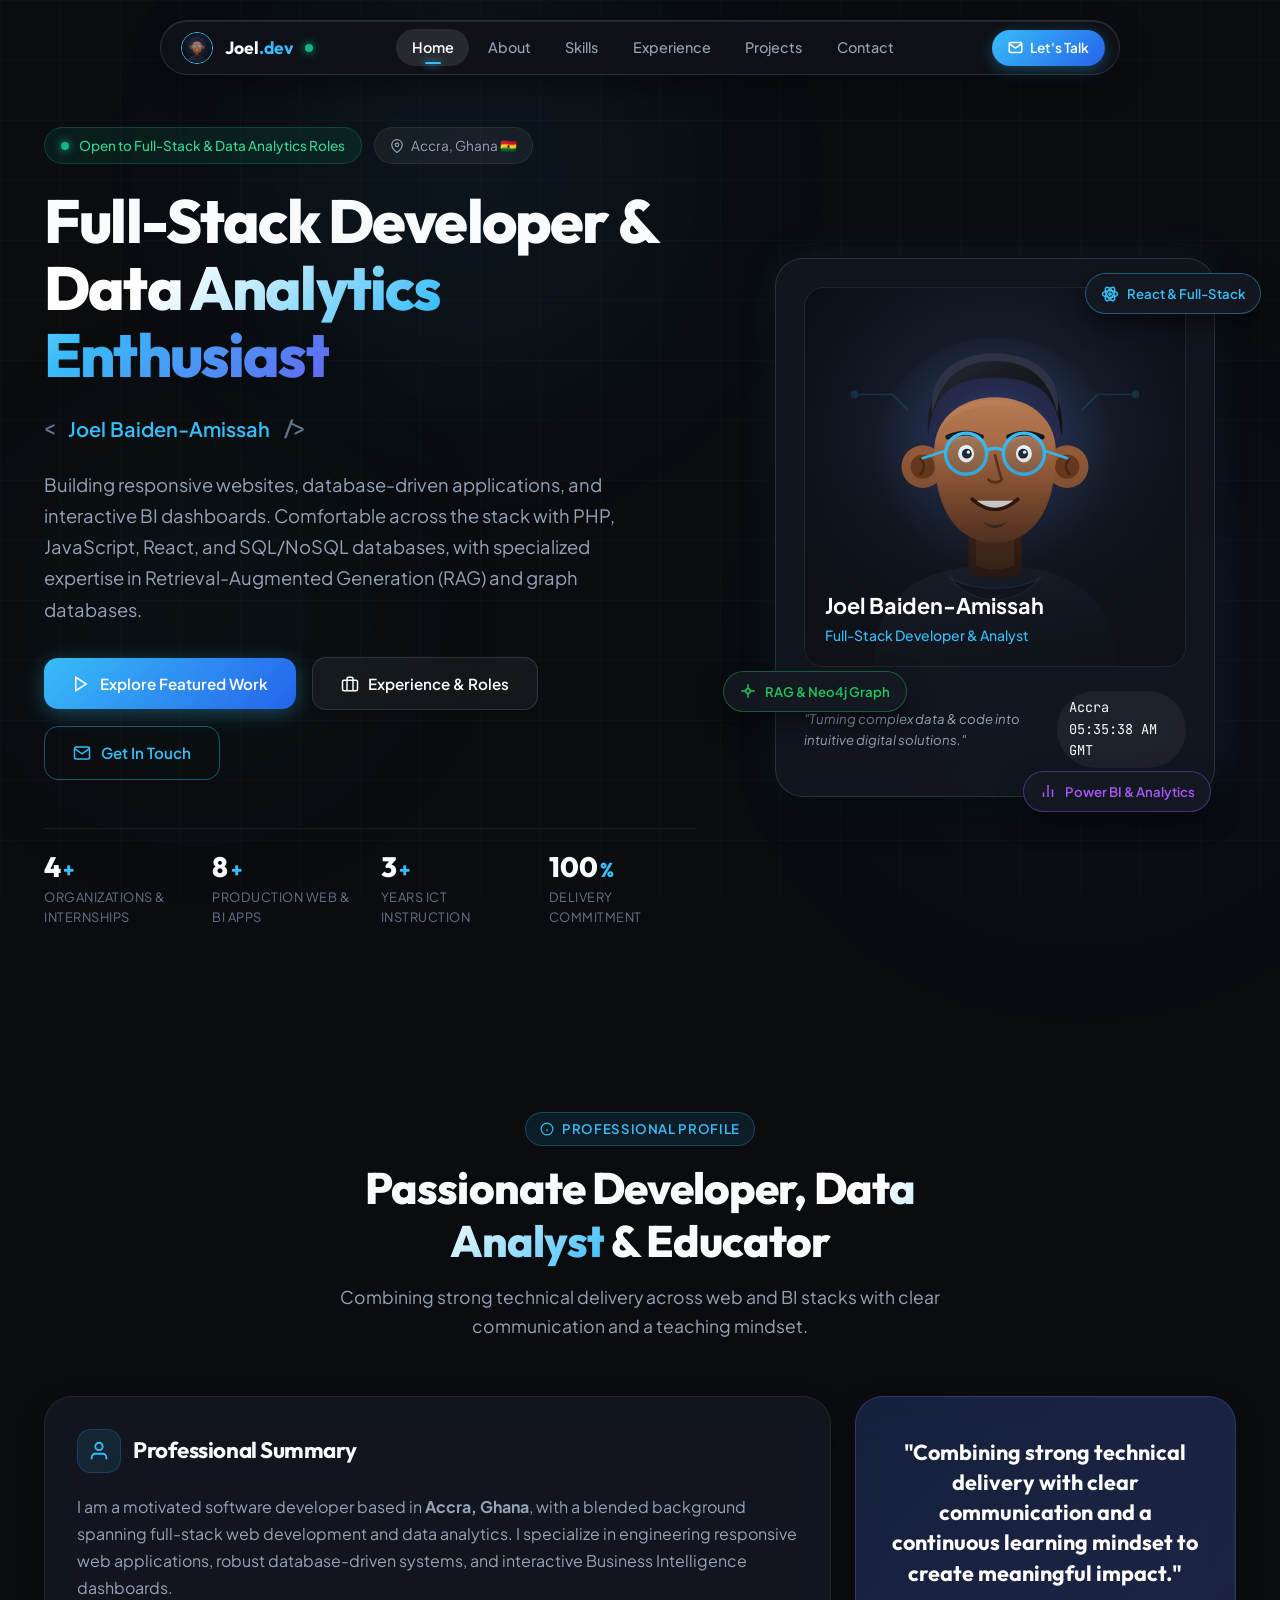
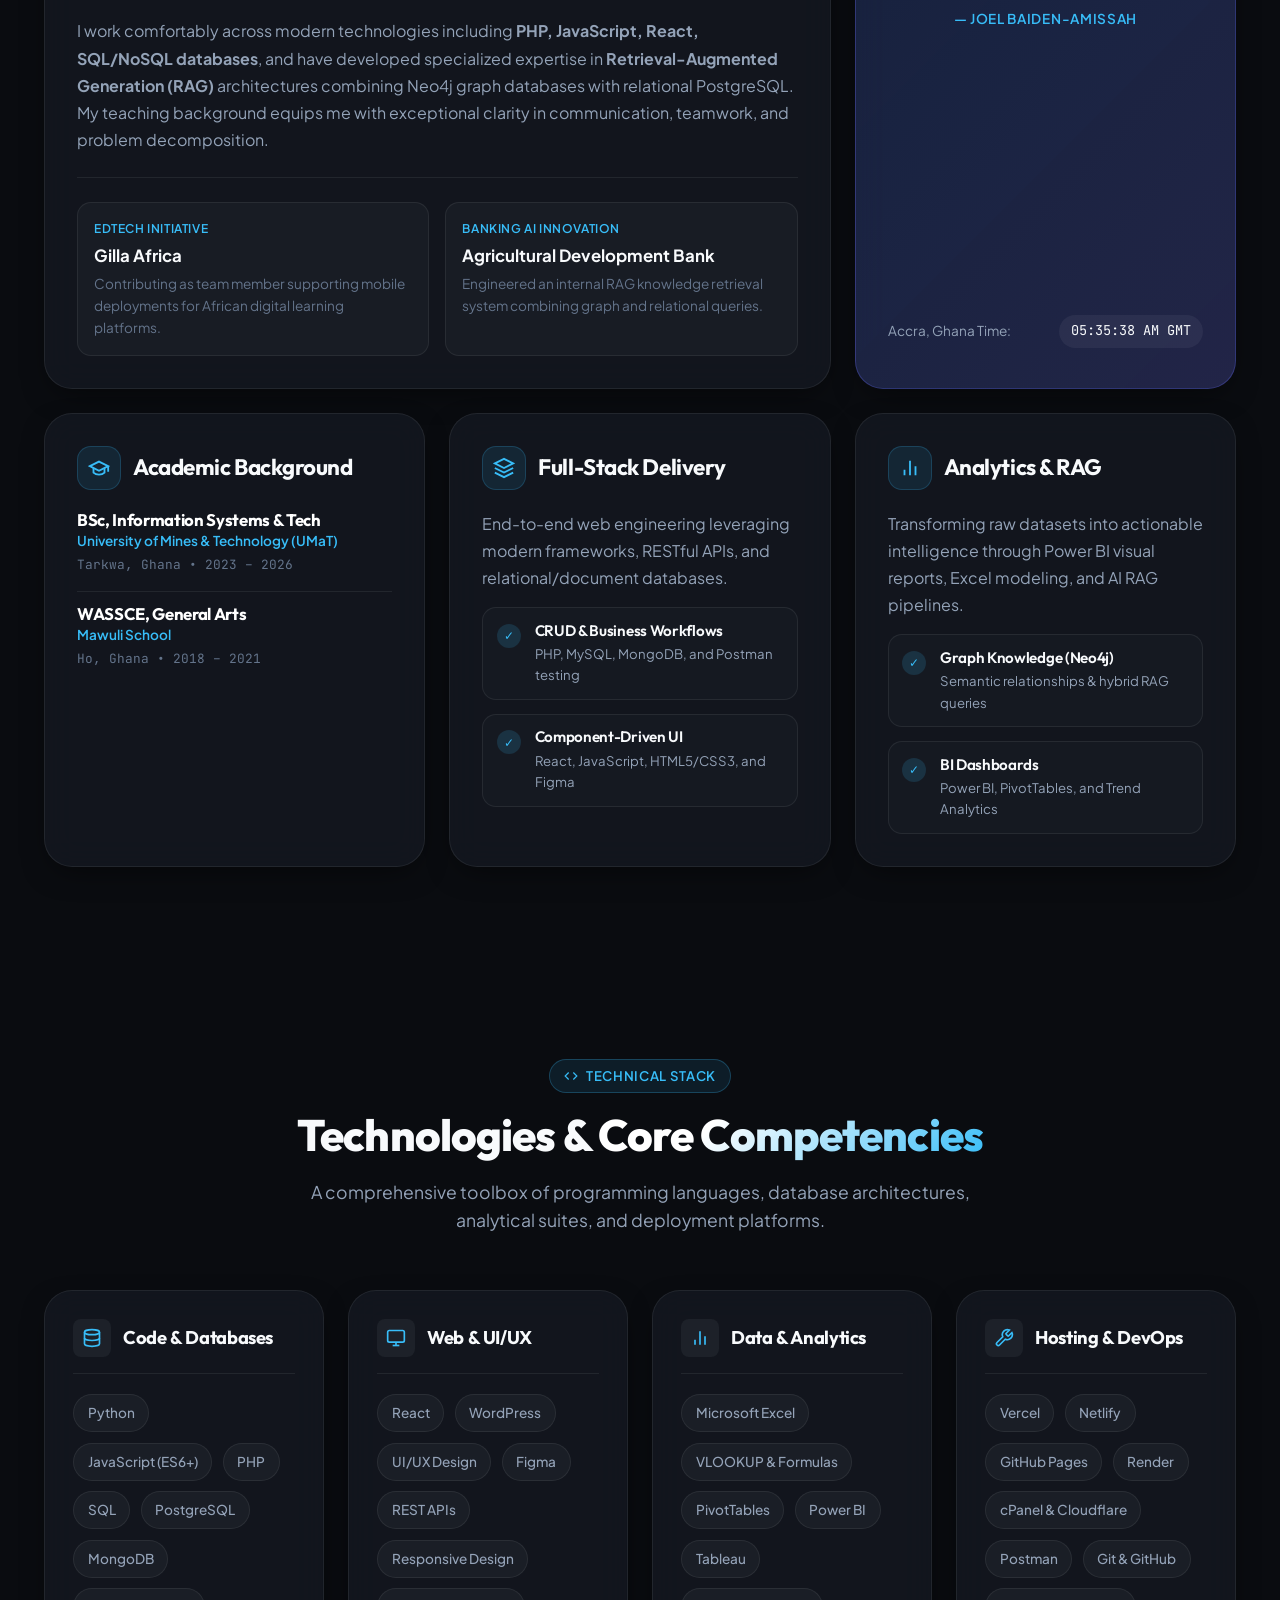
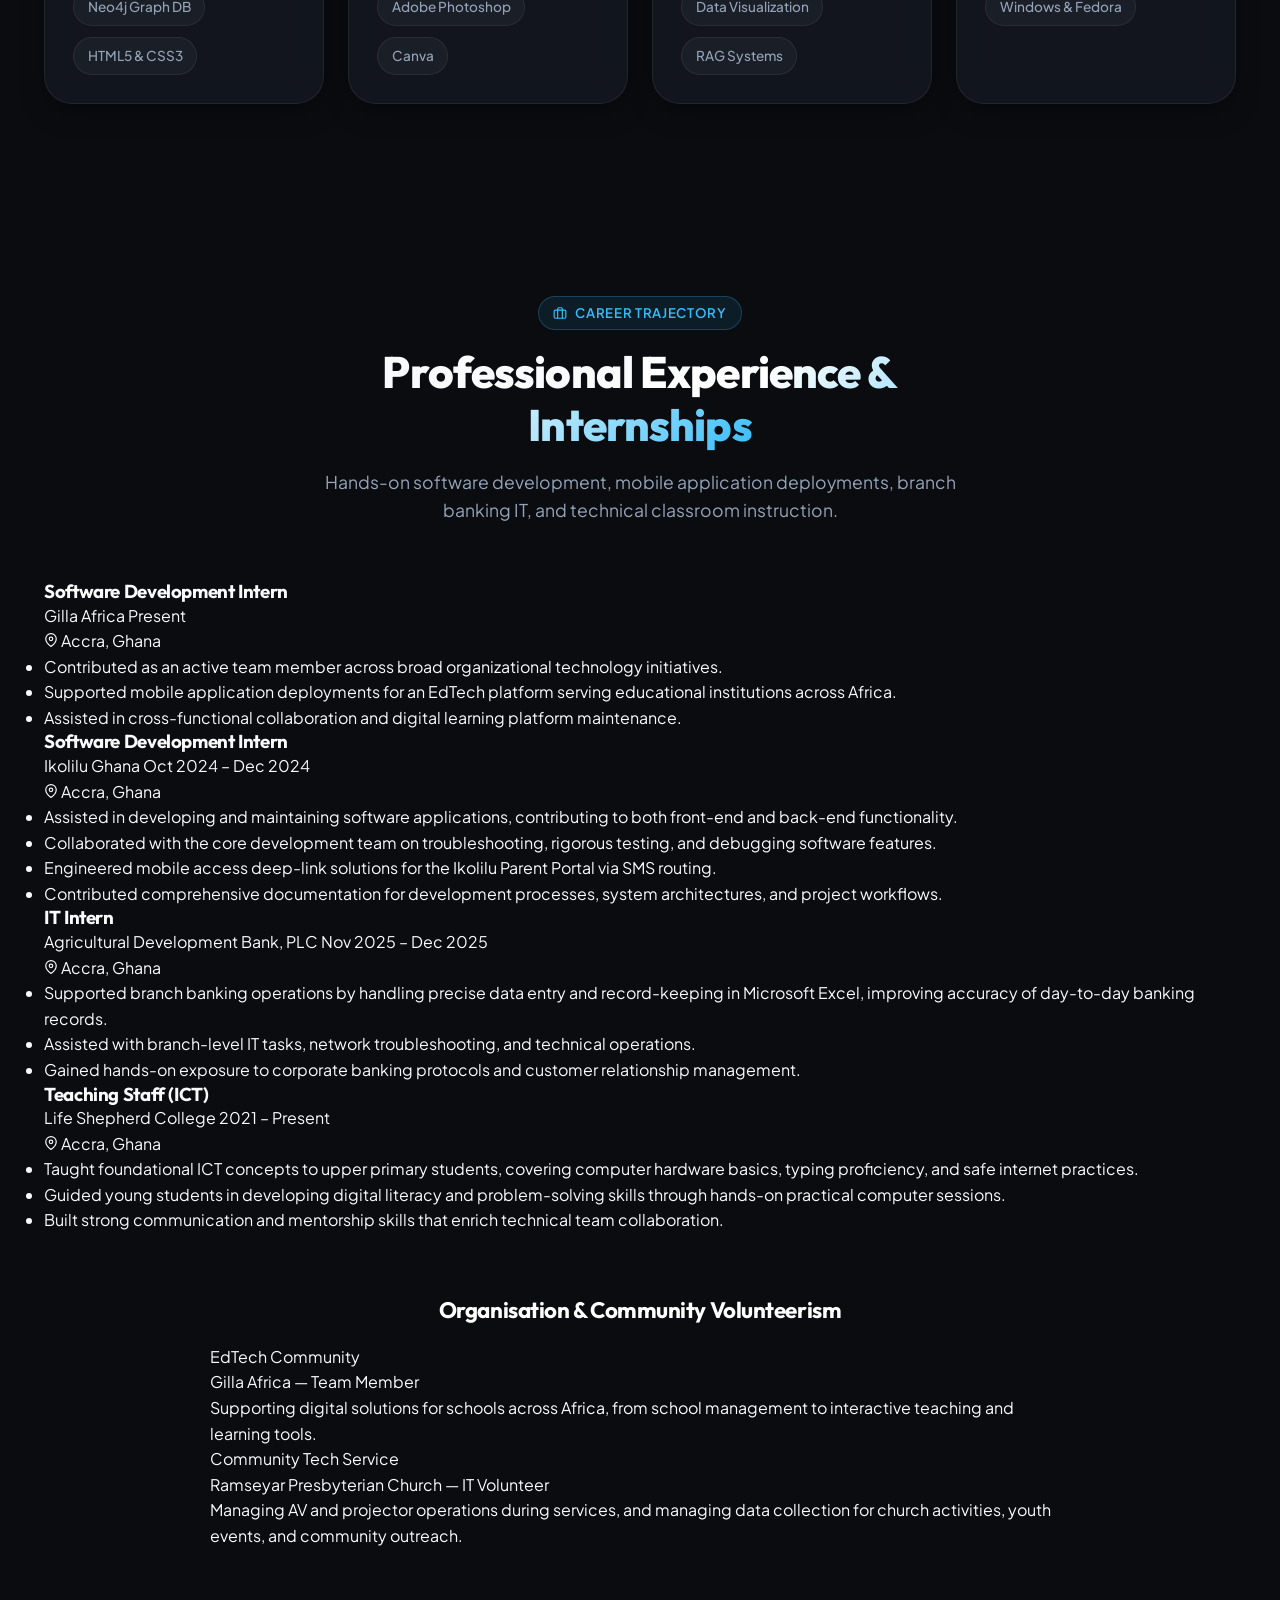
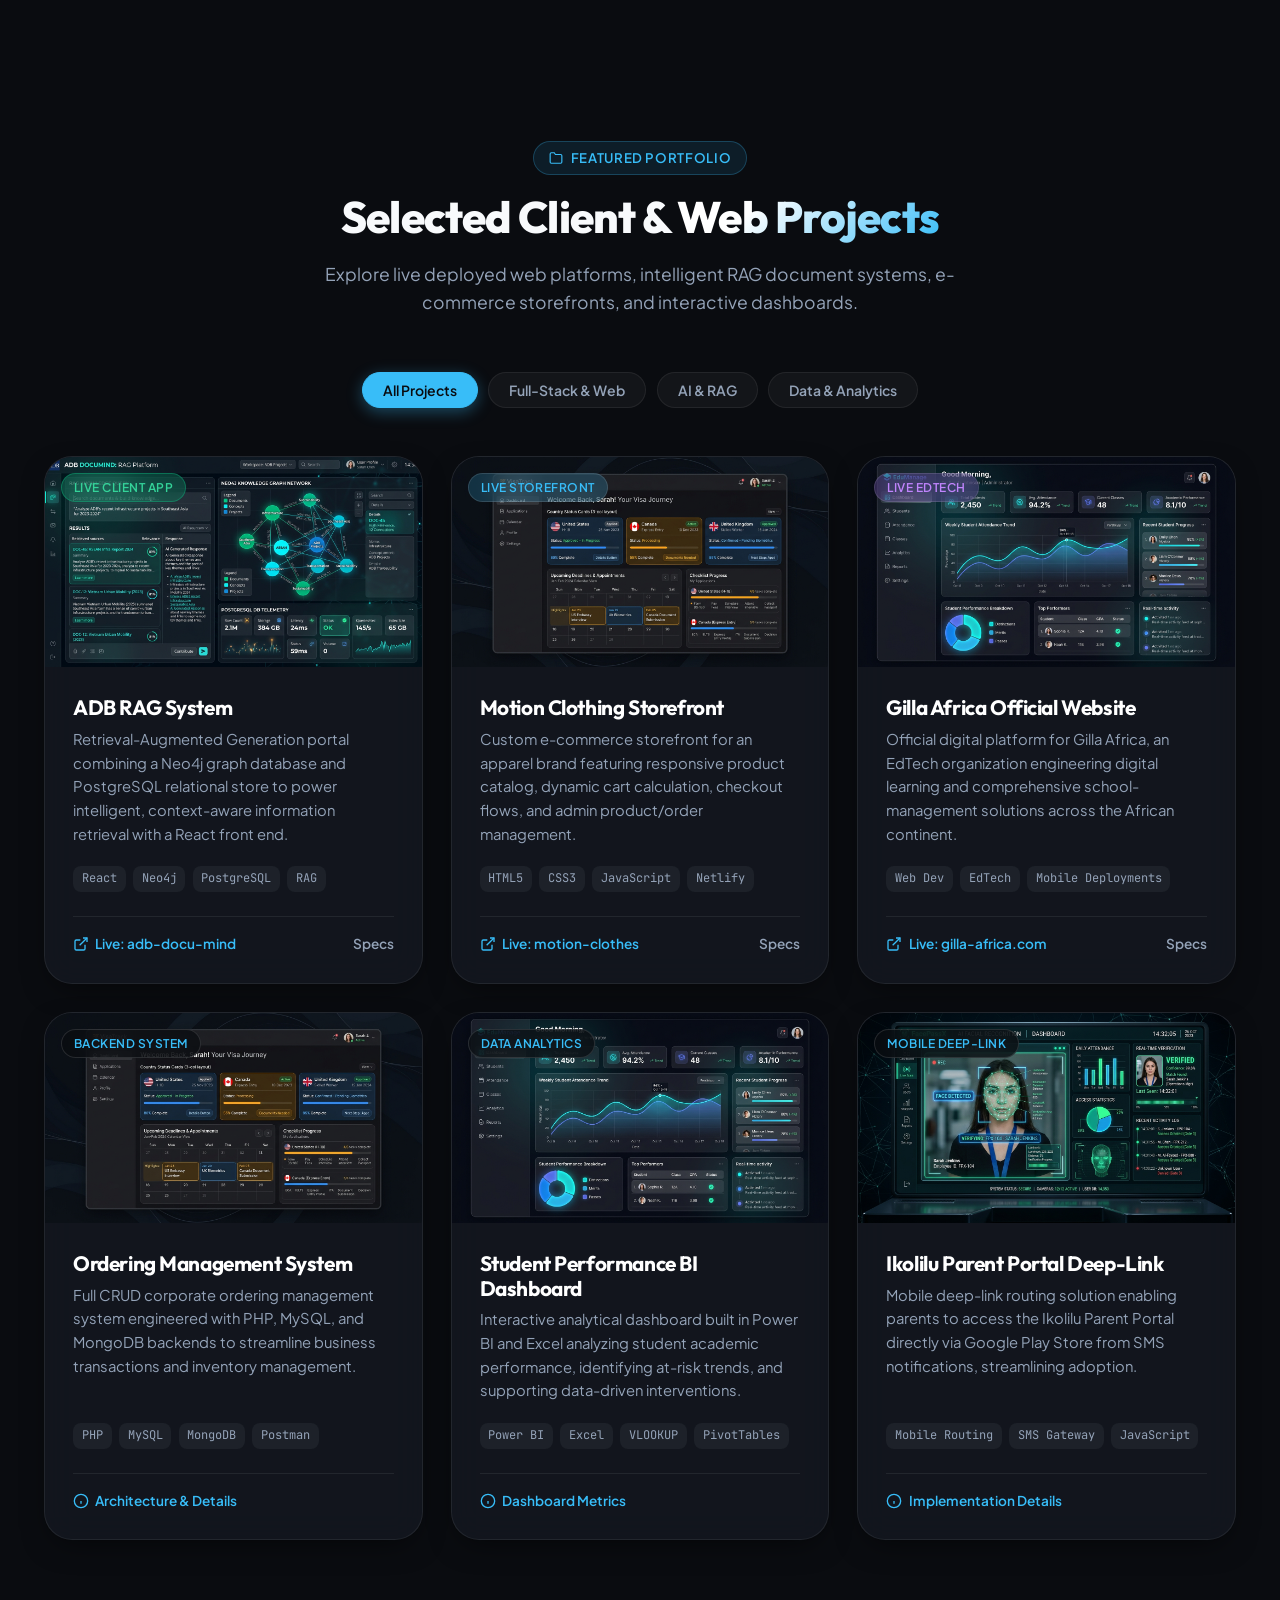
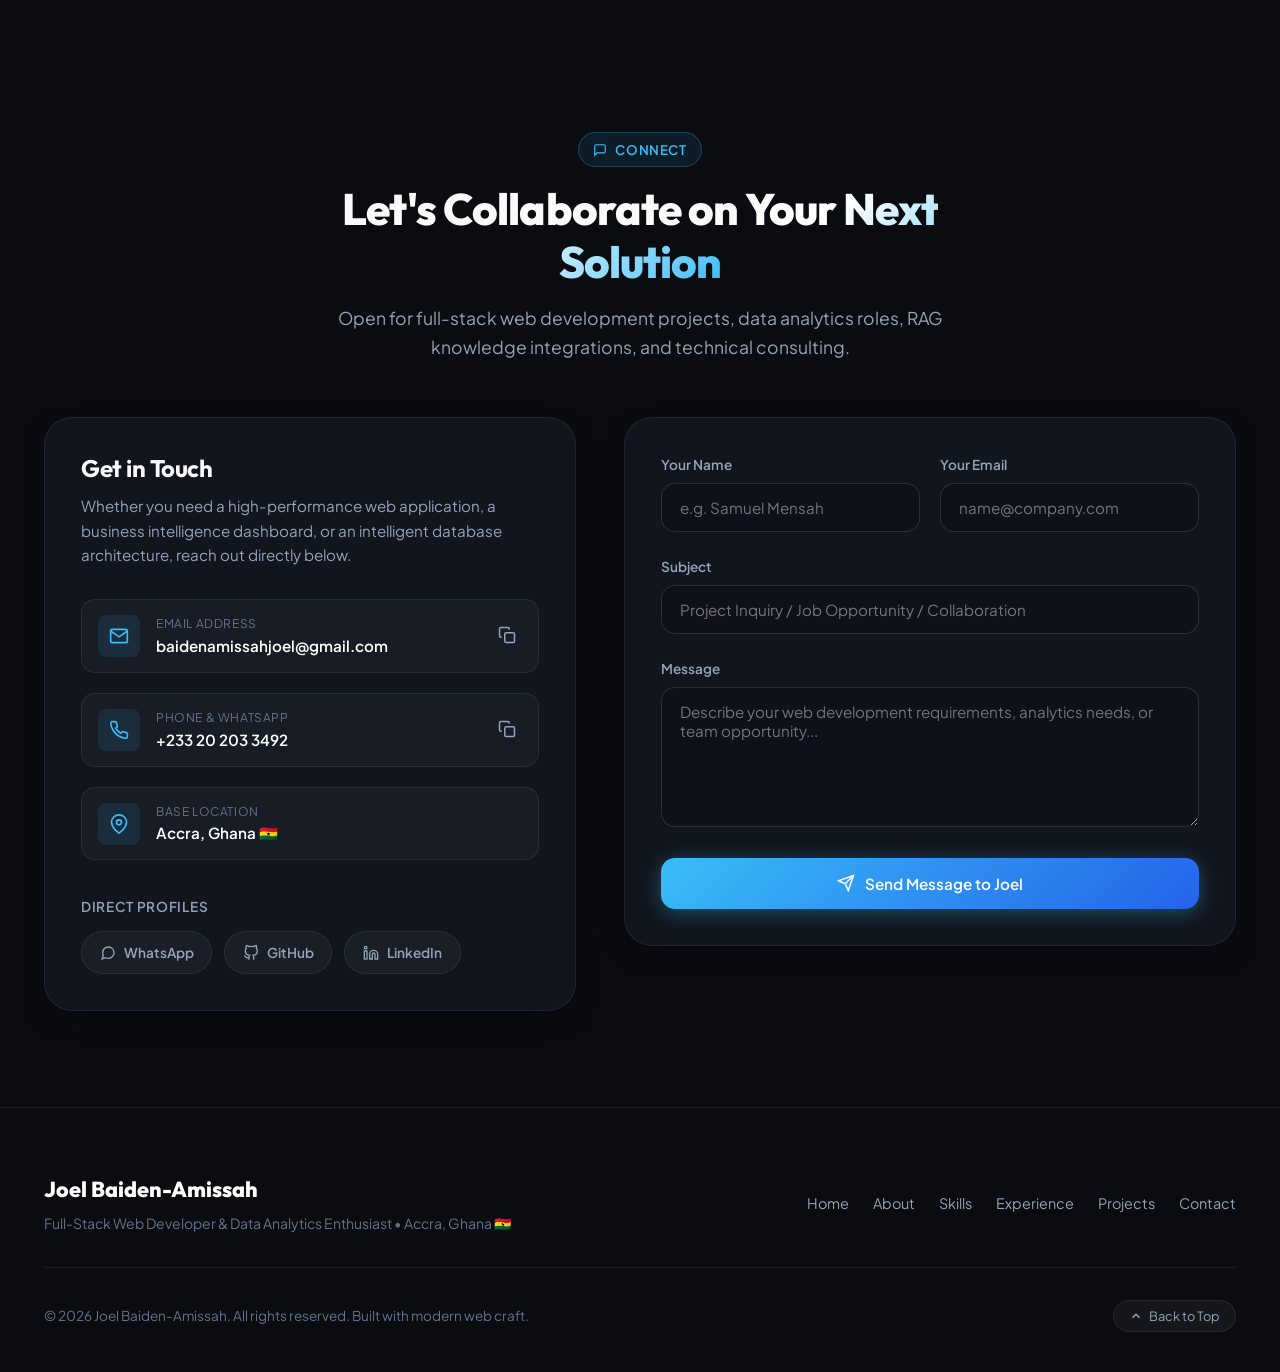
==== commit a4fb0bbc: "Update avatar to sleek stylized male developer head SVG" ====
--- a/index.html
+++ b/index.html
@@ -12,10 +12,10 @@
   <meta property="og:type" content="website">
   <meta property="og:title" content="Joel Baiden-Amissah | Full-Stack Web Developer & Data Analytics Enthusiast">
   <meta property="og:description" content="Building responsive websites, database-driven applications, BI dashboards, and intelligent RAG systems with modern web technologies.">
-  <meta property="og:image" content="assets/images/joel_avatar.jpg">
+  <meta property="og:image" content="assets/images/avatar.svg">
 
   <!-- Favicon -->
-  <link rel="icon" type="image/jpeg" href="assets/images/joel_avatar.jpg">
+  <link rel="icon" type="image/svg+xml" href="assets/images/avatar.svg">
 
   <!-- Core Stylesheet -->
   <link rel="stylesheet" href="assets/css/style.css">
@@ -34,7 +34,7 @@
   <header class="navbar-wrapper">
     <nav class="nav-pill-container" id="mainNav">
       <a href="#home" class="nav-brand" aria-label="Joel Baiden-Amissah Home">
-        <img src="assets/images/joel_avatar.jpg" alt="Joel Baiden-Amissah" class="nav-avatar-mini">
+        <img src="assets/images/avatar.svg" alt="Joel Baiden-Amissah" class="nav-avatar-mini">
         <span>Joel<span style="color: var(--accent-cyan);">.dev</span></span>
         <span class="nav-status-dot" title="Available for opportunities"></span>
       </a>
@@ -176,7 +176,7 @@
 
             <div class="hero-card-frame">
               <div class="hero-image-box">
-                <img src="assets/images/joel_avatar.jpg" alt="Joel Baiden-Amissah" loading="eager">
+                <img src="assets/images/avatar.svg" alt="Joel Baiden-Amissah" loading="eager">
                 <div class="hero-image-overlay">
                   <div class="hero-image-nameplate">
                     <span class="name">Joel Baiden-Amissah</span>
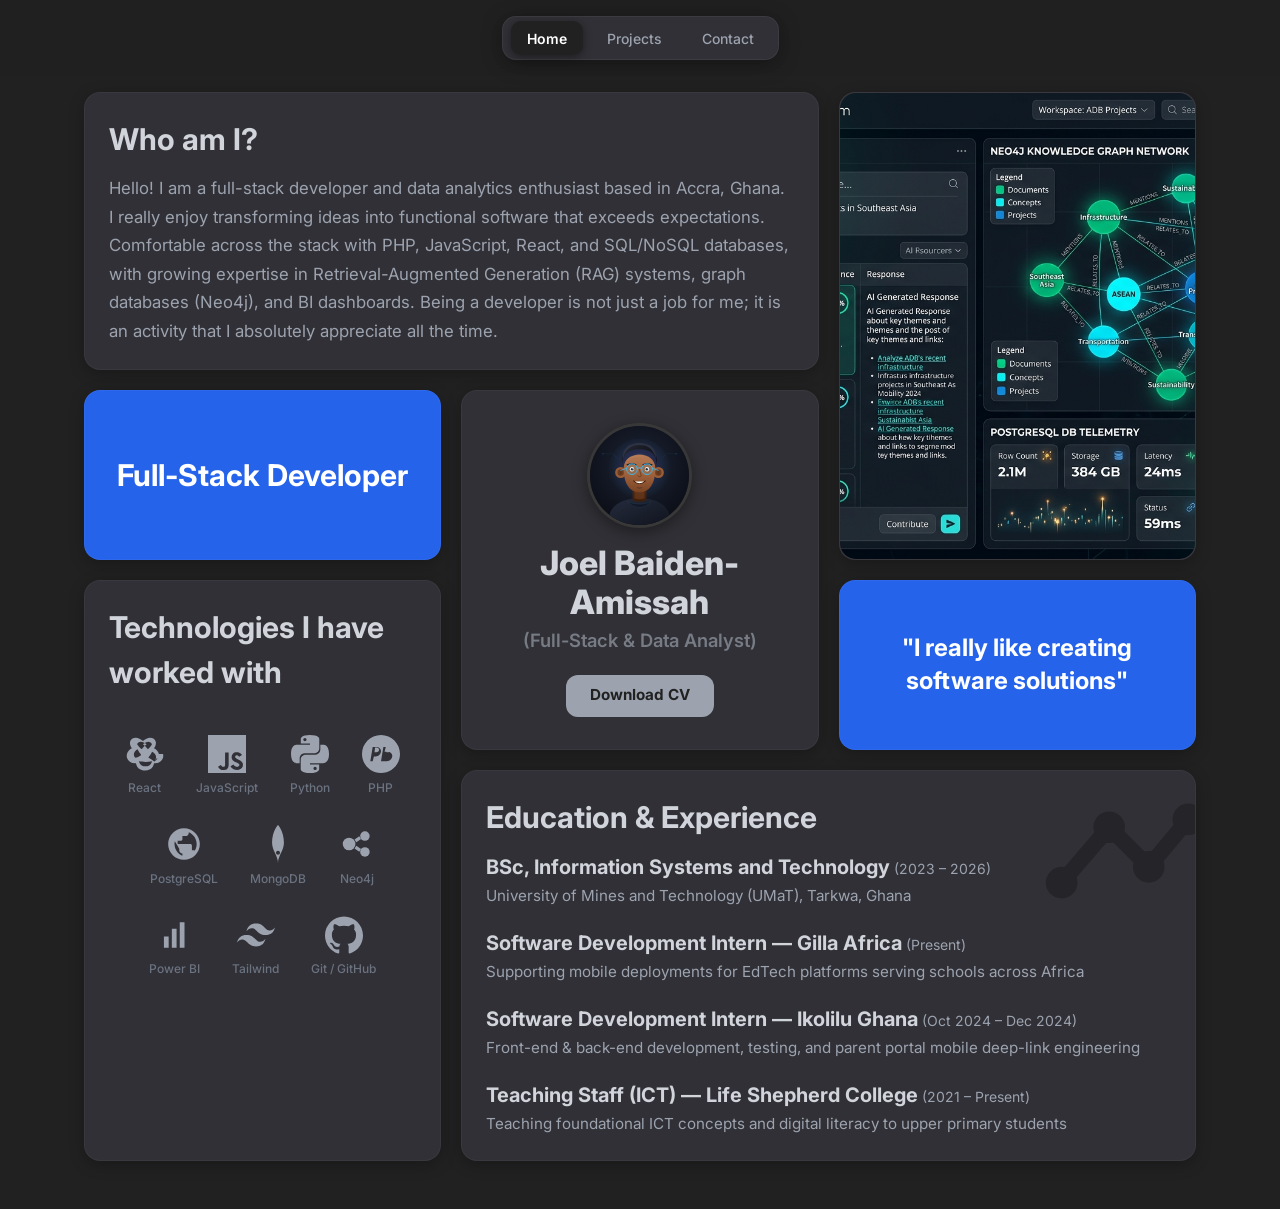
==== commit f0d5208e: "Redesign portfolio to match ajdv.vercel.app Bento Grid architecture" ====
--- a/index.html
+++ b/index.html
@@ -1,950 +1,420 @@
 <!DOCTYPE html>
 <html lang="en">
 <head>
-  <meta charset="UTF-8">
-  <meta name="viewport" content="width=device-width, initial-scale=1.0">
+  <meta charset="utf-8"/>
+  <meta name="viewport" content="width=device-width, initial-scale=1"/>
   <title>Joel Baiden-Amissah | Full-Stack Web Developer & Data Analytics Enthusiast</title>
-  <meta name="description" content="Portfolio of Joel Baiden-Amissah — Full-Stack Web Developer & Data Analytics Enthusiast based in Accra, Ghana. Experienced in React, PHP, Python, Neo4j, RAG systems, and Power BI dashboards.">
-  <meta name="keywords" content="Joel Baiden-Amissah, Baiden-Amissah Joel, Full-Stack Developer Ghana, Data Analyst Accra, React, PHP, Python, Neo4j, RAG, Power BI, Gilla Africa, UMaT">
-  <meta name="author" content="Joel Baiden-Amissah">
+  <meta name="description" content="Joel Baiden-Amissah | Full-Stack Web Developer & Data Analytics Enthusiast in Ghana"/>
   
-  <!-- Open Graph / Social Media Meta Tags -->
-  <meta property="og:type" content="website">
-  <meta property="og:title" content="Joel Baiden-Amissah | Full-Stack Web Developer & Data Analytics Enthusiast">
-  <meta property="og:description" content="Building responsive websites, database-driven applications, BI dashboards, and intelligent RAG systems with modern web technologies.">
-  <meta property="og:image" content="assets/images/avatar.svg">
-
-  <!-- Favicon -->
-  <link rel="icon" type="image/svg+xml" href="assets/images/avatar.svg">
-
-  <!-- Core Stylesheet -->
-  <link rel="stylesheet" href="assets/css/style.css">
+  <!-- Open Graph -->
+  <meta property="og:type" content="website"/>
+  <meta property="og:title" content="Joel Baiden-Amissah | Web Developer"/>
+  <meta property="og:description" content="Joel Baiden-Amissah portfolio | Full-Stack Web Developer & Data Analytics Enthusiast in Ghana"/>
+  <meta property="og:image" content="assets/images/avatar.svg"/>
+
+  <link rel="icon" type="image/svg+xml" href="assets/images/avatar.svg"/>
+  <link rel="stylesheet" href="assets/css/ajdv.css"/>
 </head>
 <body>
 
-  <!-- Ambient Glow Elements -->
-  <div class="ambient-glow ambient-glow-1"></div>
-  <div class="ambient-glow ambient-glow-2"></div>
-  <div class="ambient-glow ambient-glow-3"></div>
-  <div class="bg-grid-pattern"></div>
-
-  <!-- ==========================================================================
-       FLOATING PILL NAVIGATION (Inspired by Ajay Dives & Modern NextUI)
-       ========================================================================== -->
-  <header class="navbar-wrapper">
-    <nav class="nav-pill-container" id="mainNav">
-      <a href="#home" class="nav-brand" aria-label="Joel Baiden-Amissah Home">
-        <img src="assets/images/avatar.svg" alt="Joel Baiden-Amissah" class="nav-avatar-mini">
-        <span>Joel<span style="color: var(--accent-cyan);">.dev</span></span>
-        <span class="nav-status-dot" title="Available for opportunities"></span>
-      </a>
-
-      <!-- Desktop Links -->
-      <ul class="nav-links">
-        <li><a href="#home" class="nav-link active">Home</a></li>
-        <li><a href="#about" class="nav-link">About</a></li>
-        <li><a href="#skills" class="nav-link">Skills</a></li>
-        <li><a href="#experience" class="nav-link">Experience</a></li>
-        <li><a href="#projects" class="nav-link">Projects</a></li>
-        <li><a href="#contact" class="nav-link">Contact</a></li>
+  <!-- Floating Centered Navigation Header (Exact ajdv.vercel.app design) -->
+  <nav class="aj-nav-wrapper">
+    <header class="aj-nav-header">
+      <ul class="aj-nav-list">
+        <li class="aj-nav-item active">
+          <a href="#home" data-view="homeView">Home</a>
+        </li>
+        <li class="aj-nav-item">
+          <a href="#projects" data-view="projectsView">Projects</a>
+        </li>
+        <li class="aj-nav-item">
+          <a href="#contact" data-view="contactView">Contact</a>
+        </li>
       </ul>
-
-      <!-- CTA Actions -->
-      <div class="nav-actions">
-        <a href="#contact" class="btn-nav-cv">
-          <svg width="15" height="15" viewBox="0 0 24 24" fill="none" stroke="currentColor" stroke-width="2.5"><path d="M4 4h16c1.1 0 2 .9 2 2v12c0 1.1-.9 2-2 2H4c-1.1 0-2-.9-2-2V6c0-1.1.9-2 2-2z"></path><polyline points="22,6 12,13 2,6"></polyline></svg>
-          <span>Let's Talk</span>
-        </a>
-
-        <button class="btn-mobile-toggle" id="mobileNavToggle" aria-label="Toggle navigation menu">
-          <svg width="24" height="24" viewBox="0 0 24 24" fill="none" stroke="currentColor" stroke-width="2"><line x1="3" y1="12" x2="21" y2="12"></line><line x1="3" y1="6" x2="21" y2="6"></line><line x1="3" y1="18" x2="21" y2="18"></line></svg>
-        </button>
-      </div>
-    </nav>
-  </header>
-
-  <!-- Mobile Drawer Menu -->
-  <div class="mobile-nav-overlay" id="mobileNavOverlay">
-    <button class="btn-modal-close" id="mobileNavClose" style="top: 2rem; right: 2rem;">
-      <svg width="20" height="20" viewBox="0 0 24 24" fill="none" stroke="currentColor" stroke-width="2"><line x1="18" y1="6" x2="6" y2="18"></line><line x1="6" y1="6" x2="18" y2="18"></line></svg>
-    </button>
-    <ul class="mobile-nav-links">
-      <li><a href="#home" class="mobile-nav-link">Home</a></li>
-      <li><a href="#about" class="mobile-nav-link">About</a></li>
-      <li><a href="#skills" class="mobile-nav-link">Skills</a></li>
-      <li><a href="#experience" class="mobile-nav-link">Experience</a></li>
-      <li><a href="#projects" class="mobile-nav-link">Projects</a></li>
-      <li><a href="#contact" class="mobile-nav-link">Contact</a></li>
-    </ul>
-    <div style="margin-top: 2.5rem;">
-      <a href="mailto:baidenamissahjoel@gmail.com" class="btn btn-primary">
-        Email Joel Directly
-      </a>
-    </div>
-  </div>
-
-  <main>
-    <!-- ==========================================================================
-         HERO SECTION (Bento Masterpiece)
-         ========================================================================== -->
-    <section id="home" class="hero-section">
-      <div class="container">
-        <div class="hero-grid">
-          
-          <!-- Left: Hero Introduction -->
-          <div class="hero-content">
-            <div class="hero-badge-wrap">
-              <span class="badge-status">
-                <span class="nav-status-dot"></span>
-                Open to Full-Stack & Data Analytics Roles
-              </span>
-              <span class="badge-location">
-                <svg width="14" height="14" viewBox="0 0 24 24" fill="none" stroke="currentColor" stroke-width="2"><path d="M21 10c0 7-9 13-9 13s-9-6-9-13a9 9 0 0 1 18 0z"></path><circle cx="12" cy="10" r="3"></circle></svg>
-                Accra, Ghana 🇬🇭
-              </span>
-            </div>
-
-            <h1 class="hero-title">
-              Full-Stack Developer & <span class="gradient-text">Data Analytics Enthusiast</span>
-            </h1>
-
-            <div class="hero-role-title">
-              <span class="code-bracket">&lt;</span>
-              <span>Joel Baiden-Amissah</span>
-              <span class="code-bracket">/&gt;</span>
-            </div>
-
-            <p class="hero-description">
-              Building responsive websites, database-driven applications, and interactive BI dashboards. Comfortable across the stack with PHP, JavaScript, React, and SQL/NoSQL databases, with specialized expertise in Retrieval-Augmented Generation (RAG) and graph databases.
-            </p>
-
-            <div class="hero-actions">
-              <a href="#projects" class="btn btn-primary">
-                <svg width="18" height="18" viewBox="0 0 24 24" fill="none" stroke="currentColor" stroke-width="2"><polygon points="5 3 19 12 5 21 5 3"></polygon></svg>
-                Explore Featured Work
-              </a>
-              <a href="#experience" class="btn btn-glass">
-                <svg width="18" height="18" viewBox="0 0 24 24" fill="none" stroke="currentColor" stroke-width="2"><rect x="2" y="7" width="20" height="14" rx="2" ry="2"></rect><path d="M16 21V5a2 2 0 0 0-2-2h-4a2 2 0 0 0-2 2v16"></path></svg>
-                Experience & Roles
-              </a>
-              <a href="#contact" class="btn btn-outline-cyan">
-                <svg width="18" height="18" viewBox="0 0 24 24" fill="none" stroke="currentColor" stroke-width="2"><path d="M4 4h16c1.1 0 2 .9 2 2v12c0 1.1-.9 2-2 2H4c-1.1 0-2-.9-2-2V6c0-1.1.9-2 2-2z"></path><polyline points="22,6 12,13 2,6"></polyline></svg>
-                Get In Touch
-              </a>
-            </div>
-
-            <!-- Key Metrics Bar -->
-            <div class="hero-stats">
-              <div class="stat-item">
-                <div class="stat-number">4<span class="stat-plus">+</span></div>
-                <div class="stat-label">Organizations & Internships</div>
-              </div>
-              <div class="stat-item">
-                <div class="stat-number">8<span class="stat-plus">+</span></div>
-                <div class="stat-label">Production Web & BI Apps</div>
-              </div>
-              <div class="stat-item">
-                <div class="stat-number">3<span class="stat-plus">+</span></div>
-                <div class="stat-label">Years ICT Instruction</div>
-              </div>
-              <div class="stat-item">
-                <div class="stat-number">100<span class="stat-plus">%</span></div>
-                <div class="stat-label">Delivery Commitment</div>
-              </div>
-            </div>
-          </div>
-
-          <!-- Right: Hero Visual Frame (Bento Style with Profile & Tech Badges) -->
-          <div class="hero-visual">
-            <!-- Floating Badge: React & Full Stack -->
-            <div class="floating-tech-pill pill-react">
-              <svg viewBox="0 0 24 24" fill="none" stroke="currentColor" stroke-width="2"><ellipse cx="12" cy="12" rx="10" ry="4.5"></ellipse><ellipse cx="12" cy="12" rx="10" ry="4.5" transform="rotate(60 12 12)"></ellipse><ellipse cx="12" cy="12" rx="10" ry="4.5" transform="rotate(120 12 12)"></ellipse><circle cx="12" cy="12" r="1.5" fill="currentColor"></circle></svg>
-              <span>React & Full-Stack</span>
-            </div>
-
-            <!-- Floating Badge: RAG & Neo4j -->
-            <div class="floating-tech-pill pill-node">
-              <svg viewBox="0 0 24 24" fill="none" stroke="currentColor" stroke-width="2"><circle cx="12" cy="12" r="3"></circle><line x1="3" y1="12" x2="9" y2="12"></line><line x1="15" y1="12" x2="21" y2="12"></line><line x1="12" y1="3" x2="12" y2="9"></line><line x1="12" y1="15" x2="12" y2="21"></line></svg>
-              <span>RAG & Neo4j Graph</span>
-            </div>
-
-            <!-- Floating Badge: Power BI & Data -->
-            <div class="floating-tech-pill pill-ai">
-              <svg viewBox="0 0 24 24" fill="none" stroke="currentColor" stroke-width="2"><line x1="18" y1="20" x2="18" y2="10"></line><line x1="12" y1="20" x2="12" y2="4"></line><line x1="6" y1="20" x2="6" y2="14"></line></svg>
-              <span>Power BI & Analytics</span>
-            </div>
-
-            <div class="hero-card-frame">
-              <div class="hero-image-box">
-                <img src="assets/images/avatar.svg" alt="Joel Baiden-Amissah" loading="eager">
-                <div class="hero-image-overlay">
-                  <div class="hero-image-nameplate">
-                    <span class="name">Joel Baiden-Amissah</span>
-                    <span class="role">Full-Stack Developer & Analyst</span>
-                  </div>
-                </div>
-              </div>
-
-              <div class="hero-card-footer">
-                <span class="developer-quote-pill">
-                  "Turning complex data & code into intuitive digital solutions."
-                </span>
-                <span class="time-box" id="liveClockMini" title="Accra Time">
-                  Accra GMT
-                </span>
-              </div>
-            </div>
-          </div>
-
-        </div>
+    </header>
+  </nav>
+
+  <main class="aj-main-container">
+
+    <!-- ======================================================================
+         VIEW 1: HOME BENTO GRID (Exact ajdv.vercel.app layout & cards)
+         ====================================================================== -->
+    <section id="homeView" class="aj-view-section">
+      <div class="aj-bento-grid">
+
+        <!-- Card 1: Who Am I? (Row 1, Cols 1-2) -->
+        <div class="aj-card card-who-am-i">
+          <h2 class="aj-title-lg">Who am I?</h2>
+          <p class="aj-desc-text">
+            Hello! I am a full-stack developer and data analytics enthusiast based in Accra, Ghana. I really enjoy transforming ideas into functional software that exceeds expectations. Comfortable across the stack with PHP, JavaScript, React, and SQL/NoSQL databases, with growing expertise in Retrieval-Augmented Generation (RAG) systems, graph databases (Neo4j), and BI dashboards. Being a developer is not just a job for me; it is an activity that I absolutely appreciate all the time.
+          </p>
+        </div>
+
+        <!-- Card 2: Vertical Image Card (Rows 1-2, Col 3) -->
+        <div class="aj-card card-vertical-image">
+          <img src="assets/images/adb_rag.jpg" alt="Featured Architecture" loading="eager"/>
+        </div>
+
+        <!-- Card 3: Profession Card (Row 2, Col 1, Blue Accent Card) -->
+        <div class="aj-card aj-card-blue card-profession">
+          <h2 class="aj-blue-title">Full-Stack Developer</h2>
+        </div>
+
+        <!-- Card 4: Avatar / Profile Card (Rows 2-3, Col 2) -->
+        <div class="aj-card card-profile">
+          <div class="aj-avatar-wrap">
+            <img src="assets/images/avatar.svg" alt="Joel Baiden-Amissah"/>
+          </div>
+          <h1 class="aj-profile-name">Joel Baiden-Amissah</h1>
+          <h2 class="aj-profile-subtitle">(Full-Stack &amp; Data Analyst)</h2>
+          <a href="mailto:baidenamissahjoel@gmail.com" class="aj-btn-cv">Download CV</a>
+        </div>
+
+        <!-- Card 5: Quote Card (Row 3, Col 3, Blue Accent Card) -->
+        <div class="aj-card aj-card-blue card-quote">
+          <div class="aj-blue-quote">"I really like creating software solutions"</div>
+        </div>
+
+        <!-- Card 6: Technologies I have worked with (Rows 3-4, Col 1) -->
+        <div class="aj-card card-technologies">
+          <h2 class="aj-title-lg">Technologies I have worked with</h2>
+          <div class="tech-icons-wrap">
+            
+            <!-- React -->
+            <div class="tech-icon-item" title="React">
+              <svg viewBox="0 0 24 24"><path d="M12 9.4a2.6 2.6 0 1 0 0 5.2 2.6 2.6 0 0 0 0-5.2zm8.8 2.6c-.4-1.6-1.5-2.8-3.1-3.6 1-1.3 1.4-2.8 1.1-4.2-.4-1.6-1.8-2.5-3.6-2.5-1.5 0-3.1.8-4.5 2.1-1.4-1.3-3-2.1-4.5-2.1-1.8 0-3.2.9-3.6 2.5-.3 1.4.1 2.9 1.1 4.2-1.6.8-2.7 2-3.1 3.6-.4 1.6 0 3.2 1.3 4.4 1.2 1.1 2.8 1.6 4.4 1.4.2 1.6 1.1 3 2.5 3.8 1 .6 2.1.8 3.2.8s2.2-.3 3.2-.8c1.4-.8 2.3-2.2 2.5-3.8 1.6.2 3.2-.3 4.4-1.4 1.3-1.2 1.7-2.8 1.3-4.4zm-6.1 7.2c-.7.4-1.5.6-2.4.6s-1.7-.2-2.4-.6c-.9-.6-1.5-1.5-1.7-2.6 1.4.3 2.9.4 4.1.4s2.7-.1 4.1-.4c-.2 1.1-.8 2-1.7 2.6zm-8.8-4.8c-.9-.8-1.1-1.9-.8-2.9.3-1.1 1.1-1.9 2.2-2.5.6 1.2 1.4 2.5 2.4 3.7-1.4.9-2.7 1.7-3.8 1.7zm1.1-8.5c.3-1.1 1.2-1.7 2.4-1.7 1.1 0 2.4.6 3.6 1.7-1.1.9-2.2 1.9-3.1 3.1-1.2-.9-2.1-1.9-2.6-2.8l-.3-.3zm7-1.7c1.2 0 2.1.6 2.4 1.7-.5 1-1.4 2-2.6 3.1-.9-1.2-2-2.2-3.1-3.1 1.2-1.1 2.5-1.7 3.3-1.7zm5.9 10.2c-.3 1-1.1 1.8-2 2.4-1.1-.9-2.4-1.8-3.8-2.6 1-1.2 1.8-2.4 2.4-3.7 1.2.6 2 1.4 2.3 2.5.4 1 .2 2.1-.7 2.9l1.8 1.5-1.8-1.5z"/></svg>
+              <span class="tech-icon-label">React</span>
+            </div>
+
+            <!-- JavaScript -->
+            <div class="tech-icon-item" title="JavaScript">
+              <svg viewBox="0 0 24 24"><path d="M0 0h24v24H0V0zm22.034 18.276c-.175-1.095-.888-2.015-3.003-2.873-.736-.345-1.554-.585-1.797-1.14-.091-.33-.105-.51-.046-.705.15-.646.915-.84 1.515-.66.39.12.75.42.976.9 1.034-.676 1.034-.676 1.755-1.125-.27-.42-.404-.601-.586-.78-.63-.705-1.469-1.065-2.834-1.034l-.705.089c-.676.165-1.32.525-1.71 1.005-1.14 1.291-.811 3.541.569 4.471 1.365 1.02 3.361 1.244 3.616 2.205.24 1.17-.87 1.545-1.966 1.41-.811-.18-1.26-.586-1.755-1.336l-1.83 1.051c.21.48.45.689.81 1.109 1.74 1.756 6.09 1.666 6.871-1.004.029-.09.24-.705.074-1.65l.046.067zm-8.983-7.245h-2.248c0 1.938-.009 3.864-.009 5.805 0 1.232.063 2.363-.138 2.711-.33.689-1.18.601-1.566.48-.396-.196-.597-.466-.83-.855-.063-.105-.11-.196-.127-.196l-1.825 1.125c.305.63.75 1.172 1.324 1.517.855.51 2.004.675 3.207.405.783-.226 1.458-.691 1.811-1.411.51-.93.402-2.07.397-3.346.012-2.054 0-4.109 0-6.179l.004-.056z"/></svg>
+              <span class="tech-icon-label">JavaScript</span>
+            </div>
+
+            <!-- Python -->
+            <div class="tech-icon-item" title="Python">
+              <svg viewBox="0 0 24 24"><path d="M11.914 0C5.82 0 6.2 2.656 6.2 2.656l.008 2.75h5.814v.827H3.924S0 5.77 0 11.914c0 6.14 3.42 5.922 3.42 5.922h2.04v-2.868s-.11-3.42 3.366-3.42h5.782s3.24.053 3.24-3.148V2.656S18.332 0 11.914 0zm-3.13 1.848a1.05 1.05 0 1 1 0 2.1 1.05 1.05 0 0 1 0-2.1zm3.302 22.152c6.094 0 5.714-2.656 5.714-2.656l-.008-2.75H11.98v-.827h8.098s3.924.463 3.924-5.68c0-6.14-3.42-5.922-3.42-5.922h-2.04v2.868s.11 3.42-3.366 3.42H9.39s-3.24-.053-3.24 3.148v5.736S5.668 24 12.086 24zm3.13-1.848a1.05 1.05 0 1 1 0-2.1 1.05 1.05 0 0 1 0 2.1z"/></svg>
+              <span class="tech-icon-label">Python</span>
+            </div>
+
+            <!-- PHP -->
+            <div class="tech-icon-item" title="PHP">
+              <svg viewBox="0 0 24 24"><path d="M12 0C5.373 0 0 5.373 0 12s5.373 12 12 12 12-5.373 12-12S18.627 0 12 0zm-5.25 16.5H5.25l1.5-9h2.25c1.875 0 3 1.125 3 2.625 0 1.875-1.5 3.375-3.375 3.375H7.5l-.75 3zm6.75 0h-1.5l1.5-9h1.5l-.75 3h1.875c1.875 0 3 1.125 3 2.625 0 1.875-1.5 3.375-3.375 3.375H13.5zm-5.625-5.625h1.125c1.125 0 1.875-.75 1.875-1.5s-.75-1.5-1.875-1.5H8.25l-.375 3zm7.5 0h1.125c1.125 0 1.875-.75 1.875-1.5s-.75-1.5-1.875-1.5H15.75l-.375 3z"/></svg>
+              <span class="tech-icon-label">PHP</span>
+            </div>
+
+            <!-- PostgreSQL -->
+            <div class="tech-icon-item" title="PostgreSQL">
+              <svg viewBox="0 0 24 24"><path d="M12 2C6.48 2 2 6.48 2 12s4.48 10 10 10 10-4.48 10-10S17.52 2 12 2zm1 17.93c-3.95-.49-7-3.85-7-7.93 0-.62.08-1.21.21-1.79L9 15v1c0 1.1.9 2 2 2v1.93zm6.9-2.54c-.26-.81-1-1.39-1.9-1.39h-1v-3c0-.55-.45-1-1-1H8v-2h2c.55 0 1-.45 1-1V7h2c1.1 0 2-.9 2-2v-.41c2.93 1.19 5 4.06 5 7.41 0 2.08-.8 3.97-2.1 5.4z"/></svg>
+              <span class="tech-icon-label">PostgreSQL</span>
+            </div>
+
+            <!-- MongoDB -->
+            <div class="tech-icon-item" title="MongoDB">
+              <svg viewBox="0 0 24 24"><path d="M12 0s-3.75 3.75-3.75 11.25c0 4.97 3.75 8.25 3.75 12.75 0-4.5 3.75-7.78 3.75-12.75C15.75 3.75 12 0 12 0zm0 18.75c-.69 0-1.25-.56-1.25-1.25s.56-1.25 1.25-1.25 1.25.56 1.25 1.25-.56 1.25-1.25 1.25z"/></svg>
+              <span class="tech-icon-label">MongoDB</span>
+            </div>
+
+            <!-- Neo4j Graph DB -->
+            <div class="tech-icon-item" title="Neo4j Graph Database">
+              <svg viewBox="0 0 24 24"><circle cx="7" cy="12" r="4"/><circle cx="17" cy="7" r="3"/><circle cx="17" cy="17" r="3"/><line x1="11" y1="10" x2="14" y2="8" stroke="#9ca3af" stroke-width="2"/><line x1="11" y1="14" x2="14" y2="16" stroke="#9ca3af" stroke-width="2"/></svg>
+              <span class="tech-icon-label">Neo4j</span>
+            </div>
+
+            <!-- Power BI -->
+            <div class="tech-icon-item" title="Power BI">
+              <svg viewBox="0 0 24 24"><path d="M18 20V4h-3v16h3zm-5 0V8h-3v12h3zm-5 0v-7H5v7h3z"/></svg>
+              <span class="tech-icon-label">Power BI</span>
+            </div>
+
+            <!-- Tailwind CSS -->
+            <div class="tech-icon-item" title="Tailwind CSS">
+              <svg viewBox="0 0 24 24"><path d="M12.001 4.8c-3.2 0-5.2 1.6-6 4.8 1.2-1.6 2.6-2.2 4.2-1.8.913.228 1.565.89 2.288 1.624C13.666 10.618 15.027 12 18.001 12c3.2 0 5.2-1.6 6-4.8-1.2 1.6-2.6 2.2-4.2 1.8-.913-.228-1.565-.89-2.288-1.624C16.337 6.182 14.976 4.8 12.001 4.8zm-6 7.2c-3.2 0-5.2 1.6-6 4.8 1.2-1.6 2.6-2.2 4.2-1.8.913.228 1.565.89 2.288 1.624 1.177 1.194 2.538 2.576 5.512 2.576 3.2 0 5.2-1.6 6-4.8-1.2 1.6-2.6 2.2-4.2 1.8-.913-.228-1.565-.89-2.288-1.624C10.337 13.382 8.976 12 6.001 12z"/></svg>
+              <span class="tech-icon-label">Tailwind</span>
+            </div>
+
+            <!-- Git / GitHub -->
+            <div class="tech-icon-item" title="Git &amp; GitHub">
+              <svg viewBox="0 0 24 24"><path d="M12 .297c-6.63 0-12 5.373-12 12 0 5.303 3.438 9.8 8.205 11.385.6.113.82-.258.82-.577 0-.285-.01-1.04-.015-2.04-3.338.724-4.042-1.61-4.042-1.61C4.422 18.07 3.633 17.7 3.633 17.7c-1.087-.744.084-.729.084-.729 1.205.084 1.838 1.236 1.838 1.236 1.07 1.835 2.809 1.305 3.495.998.108-.776.417-1.305.76-1.605-2.665-.3-5.466-1.332-5.466-5.93 0-1.31.465-2.38 1.235-3.22-.135-.303-.54-1.523.105-3.176 0 0 1.005-.322 3.3 1.23.96-.267 1.98-.399 3-.405 1.02.006 2.04.138 3 .405 2.28-1.552 3.285-1.23 3.285-1.23.645 1.653.24 2.873.12 3.176.765.84 1.23 1.91 1.23 3.22 0 4.61-2.805 5.625-5.475 5.92.42.36.81 1.096.81 2.22 0 1.606-.015 2.896-.015 3.286 0 .315.21.69.825.57C20.565 22.092 24 17.592 24 12.297c0-6.627-5.373-12-12-12"/></svg>
+              <span class="tech-icon-label">Git / GitHub</span>
+            </div>
+
+          </div>
+        </div>
+
+        <!-- Card 7: Education & Experience (Row 4, Cols 2-3, Exact ajdv.vercel.app timeline style) -->
+        <div class="aj-card card-education">
+          <!-- Background SVG timeline decoration from ajdv -->
+          <svg class="timeline-bg-icon" viewBox="0 0 24 24">
+            <path d="M4 16l6 -7l5 5l5 -6"></path>
+            <circle cx="15" cy="14" r="1"></circle>
+            <circle cx="10" cy="9" r="1"></circle>
+            <circle cx="4" cy="16" r="1"></circle>
+            <circle cx="20" cy="8" r="1"></circle>
+          </svg>
+
+          <div class="education-timeline-wrapper">
+            <h2 class="aj-title-lg">Education &amp; Experience</h2>
+            <div class="edu-timeline-list">
+              
+              <div>
+                <h3 class="edu-item-title">BSc, Information Systems and Technology</h3>
+                <span class="edu-item-period"> (2023 – 2026)</span>
+                <p class="edu-item-desc">University of Mines and Technology (UMaT), Tarkwa, Ghana</p>
+              </div>
+
+              <div>
+                <h3 class="edu-item-title">Software Development Intern — Gilla Africa</h3>
+                <span class="edu-item-period"> (Present)</span>
+                <p class="edu-item-desc">Supporting mobile deployments for EdTech platforms serving schools across Africa</p>
+              </div>
+
+              <div>
+                <h3 class="edu-item-title">Software Development Intern — Ikolilu Ghana</h3>
+                <span class="edu-item-period"> (Oct 2024 – Dec 2024)</span>
+                <p class="edu-item-desc">Front-end &amp; back-end development, testing, and parent portal mobile deep-link engineering</p>
+              </div>
+
+              <div>
+                <h3 class="edu-item-title">Teaching Staff (ICT) — Life Shepherd College</h3>
+                <span class="edu-item-period"> (2021 – Present)</span>
+                <p class="edu-item-desc">Teaching foundational ICT concepts and digital literacy to upper primary students</p>
+              </div>
+
+            </div>
+          </div>
+        </div>
+
       </div>
     </section>
 
-    <!-- ==========================================================================
-         ABOUT SECTION (Bento Modular Grid)
-         ========================================================================== -->
-    <section id="about" class="section">
-      <div class="container">
-        <div class="section-header">
-          <span class="section-tag">
-            <svg viewBox="0 0 24 24" fill="none" stroke="currentColor" stroke-width="2"><circle cx="12" cy="12" r="10"></circle><line x1="12" y1="16" x2="12" y2="12"></line><line x1="12" y1="8" x2="12.01" y2="8"></line></svg>
-            Professional Profile
-          </span>
-          <h2 class="section-title">
-            Passionate Developer, <span class="text-gradient">Data Analyst</span> & Educator
-          </h2>
-          <p class="section-desc">
-            Combining strong technical delivery across web and BI stacks with clear communication and a teaching mindset.
-          </p>
-        </div>
-
-        <div class="about-bento-grid">
-          
-          <!-- Card 1: Professional Summary (Span 2) -->
-          <div class="bento-card bento-span-2">
-            <div class="bento-card-glow"></div>
-            <div class="bento-card-header">
-              <div class="bento-icon-box">
-                <svg viewBox="0 0 24 24" fill="none" stroke="currentColor" stroke-width="2"><path d="M20 21v-2a4 4 0 0 0-4-4H8a4 4 0 0 0-4 4v2"></path><circle cx="12" cy="7" r="4"></circle></svg>
-              </div>
-              <h3 class="bento-card-title">Professional Summary</h3>
-            </div>
-            <p class="bento-text">
-              I am a motivated software developer based in <strong>Accra, Ghana</strong>, with a blended background spanning full-stack web development and data analytics. I specialize in engineering responsive web applications, robust database-driven systems, and interactive Business Intelligence dashboards.
-            </p>
-            <p class="bento-text">
-              I work comfortably across modern technologies including <strong>PHP, JavaScript, React, SQL/NoSQL databases</strong>, and have developed specialized expertise in <strong>Retrieval-Augmented Generation (RAG)</strong> architectures combining Neo4j graph databases with relational PostgreSQL. My teaching background equips me with exceptional clarity in communication, teamwork, and problem decomposition.
-            </p>
-
-            <div class="ventures-list">
-              <div class="venture-item">
-                <div class="venture-role">EdTech Initiative</div>
-                <div class="venture-name">Gilla Africa</div>
-                <div class="venture-desc">Contributing as team member supporting mobile deployments for African digital learning platforms.</div>
-              </div>
-              <div class="venture-item">
-                <div class="venture-role">Banking AI Innovation</div>
-                <div class="venture-name">Agricultural Development Bank</div>
-                <div class="venture-desc">Engineered an internal RAG knowledge retrieval system combining graph and relational queries.</div>
-              </div>
-            </div>
-          </div>
-
-          <!-- Card 2: Quote & Live Time Widget (Ajay inspired) -->
-          <div class="bento-card bento-quote-card">
-            <div class="bento-quote-text">
-              "Combining strong technical delivery with clear communication and a continuous learning mindset to create meaningful impact."
-            </div>
-            <div class="bento-quote-author">
-              — Joel Baiden-Amissah
-            </div>
-            <div class="location-widget">
-              <span style="font-size: 0.85rem; color: var(--text-secondary);">Accra, Ghana Time:</span>
-              <span class="time-box" id="liveClock">Loading time...</span>
-            </div>
-          </div>
-
-          <!-- Card 3: Education & Academics -->
-          <div class="bento-card">
-            <div class="bento-card-header">
-              <div class="bento-icon-box">
-                <svg viewBox="0 0 24 24" fill="none" stroke="currentColor" stroke-width="2"><path d="M22 10v6M2 10l10-5 10 5-10 5z"></path><path d="M6 12v5c3 3 9 3 12 0v-5"></path></svg>
-              </div>
-              <h3 class="bento-card-title">Academic Background</h3>
-            </div>
-            <div style="display: flex; flex-direction: column; gap: 1rem;">
-              <div>
-                <h4 style="font-size: 1.05rem; color: #fff; font-weight: 700;">BSc, Information Systems & Tech</h4>
-                <div style="font-size: 0.85rem; color: var(--accent-cyan); font-weight: 600;">University of Mines & Technology (UMaT)</div>
-                <div style="font-size: 0.8rem; color: var(--text-muted); font-family: var(--font-mono); margin-top: 0.2rem;">Tarkwa, Ghana • 2023 – 2026</div>
-              </div>
-              <div style="border-top: 1px solid var(--border-subtle); padding-top: 0.75rem;">
-                <h4 style="font-size: 1.05rem; color: #fff; font-weight: 700;">WASSCE, General Arts</h4>
-                <div style="font-size: 0.85rem; color: var(--accent-cyan); font-weight: 600;">Mawuli School</div>
-                <div style="font-size: 0.8rem; color: var(--text-muted); font-family: var(--font-mono); margin-top: 0.2rem;">Ho, Ghana • 2018 – 2021</div>
-              </div>
-            </div>
-          </div>
-
-          <!-- Card 4: Full-Stack Craft -->
-          <div class="bento-card">
-            <div class="bento-card-header">
-              <div class="bento-icon-box">
-                <svg viewBox="0 0 24 24" fill="none" stroke="currentColor" stroke-width="2"><polygon points="12 2 2 7 12 12 22 7 12 2"></polygon><polyline points="2 17 12 22 22 17"></polyline><polyline points="2 12 12 17 22 12"></polyline></svg>
-              </div>
-              <h3 class="bento-card-title">Full-Stack Delivery</h3>
-            </div>
-            <p class="bento-text">
-              End-to-end web engineering leveraging modern frameworks, RESTful APIs, and relational/document databases.
-            </p>
-            <div class="pillars-grid">
-              <div class="pillar-item">
-                <div class="pillar-bullet">✓</div>
-                <div class="pillar-content">
-                  <h4>CRUD & Business Workflows</h4>
-                  <p>PHP, MySQL, MongoDB, and Postman testing</p>
-                </div>
-              </div>
-              <div class="pillar-item">
-                <div class="pillar-bullet">✓</div>
-                <div class="pillar-content">
-                  <h4>Component-Driven UI</h4>
-                  <p>React, JavaScript, HTML5/CSS3, and Figma</p>
-                </div>
-              </div>
-            </div>
-          </div>
-
-          <!-- Card 5: Data & Intelligence -->
-          <div class="bento-card">
-            <div class="bento-card-header">
-              <div class="bento-icon-box">
-                <svg viewBox="0 0 24 24" fill="none" stroke="currentColor" stroke-width="2"><line x1="18" y1="20" x2="18" y2="10"></line><line x1="12" y1="20" x2="12" y2="4"></line><line x1="6" y1="20" x2="6" y2="14"></line></svg>
-              </div>
-              <h3 class="bento-card-title">Analytics & RAG</h3>
-            </div>
-            <p class="bento-text">
-              Transforming raw datasets into actionable intelligence through Power BI visual reports, Excel modeling, and AI RAG pipelines.
-            </p>
-            <div class="pillars-grid">
-              <div class="pillar-item">
-                <div class="pillar-bullet">✓</div>
-                <div class="pillar-content">
-                  <h4>Graph Knowledge (Neo4j)</h4>
-                  <p>Semantic relationships & hybrid RAG queries</p>
-                </div>
-              </div>
-              <div class="pillar-item">
-                <div class="pillar-bullet">✓</div>
-                <div class="pillar-content">
-                  <h4>BI Dashboards</h4>
-                  <p>Power BI, PivotTables, and Trend Analytics</p>
-                </div>
-              </div>
-            </div>
-          </div>
-
-        </div>
+    <!-- ======================================================================
+         VIEW 2: PROJECTS (Exact layout of ajdv.vercel.app/projects)
+         ====================================================================== -->
+    <section id="projectsView" class="aj-view-section" style="display: none;">
+      <div class="aj-projects-section">
+
+        <!-- Project 1: ADB RAG System -->
+        <div class="aj-project-row">
+          <!-- Left: Preview Image -->
+          <div class="project-preview-card">
+            <img src="assets/images/adb_rag.jpg" alt="ADB RAG System"/>
+          </div>
+
+          <!-- Top Right: Details Card -->
+          <div class="project-desc-card">
+            <div>
+              <div class="project-header-title">
+                <span class="project-icon-box">
+                  <svg width="22" height="22" viewBox="0 0 24 24" fill="none" stroke="currentColor" stroke-width="2"><ellipse cx="12" cy="5" rx="9" ry="3"></ellipse><path d="M21 12c0 1.66-4 3-9 3s-9-1.34-9-3"></path><path d="M3 5v14c0 1.66 4 3 9 3s9-1.34 9-3V5"></path></svg>
+                </span>
+                ADB RAG System
+              </div>
+              <p class="aj-desc-text" style="margin-top: 0.75rem;">
+                Internal Retrieval-Augmented Generation portal built for Agricultural Development Bank. Combines a graph database (Neo4j) and a relational database (PostgreSQL) to power intelligent, context-aware information retrieval with a React front end.
+              </p>
+            </div>
+            <div class="project-pill-list">
+              <span class="project-tech-pill">React</span>
+              <span class="project-tech-pill">Neo4j</span>
+              <span class="project-tech-pill">PostgreSQL</span>
+              <span class="project-tech-pill">RAG</span>
+              <span class="project-tech-pill">Python</span>
+              <span class="project-tech-pill">TailwindCSS</span>
+            </div>
+          </div>
+
+          <!-- Bottom Right Left: Live Link Card -->
+          <a href="https://adb-docu-mind.vercel.app" target="_blank" rel="noopener noreferrer" class="project-action-card project-link-card" title="Live Preview">
+            <svg viewBox="0 0 24 24" fill="none" stroke="currentColor" stroke-width="2" stroke-linecap="round" stroke-linejoin="round"><path d="M9 15l6 -6"></path><path d="M11 6l.463 -.536a5 5 0 0 1 7.071 7.072l-.534 .464"></path><path d="M13 18l-.397 .534a5.068 5.068 0 0 1 -7.127 0a4.972 4.972 0 0 1 0 -7.071l.524 -.463"></path></svg>
+          </a>
+
+          <!-- Bottom Right Right: GitHub Card -->
+          <a href="https://github.com/darnjoel" target="_blank" rel="noopener noreferrer" class="project-action-card project-github-card" title="View Source Repository">
+            <svg viewBox="0 0 24 24" fill="#ffffff"><path d="M12 .297c-6.63 0-12 5.373-12 12 0 5.303 3.438 9.8 8.205 11.385.6.113.82-.258.82-.577 0-.285-.01-1.04-.015-2.04-3.338.724-4.042-1.61-4.042-1.61C4.422 18.07 3.633 17.7 3.633 17.7c-1.087-.744.084-.729.084-.729 1.205.084 1.838 1.236 1.838 1.236 1.07 1.835 2.809 1.305 3.495.998.108-.776.417-1.305.76-1.605-2.665-.3-5.466-1.332-5.466-5.93 0-1.31.465-2.38 1.235-3.22-.135-.303-.54-1.523.105-3.176 0 0 1.005-.322 3.3 1.23.96-.267 1.98-.399 3-.405 1.02.006 2.04.138 3 .405 2.28-1.552 3.285-1.23 3.285-1.23.645 1.653.24 2.873.12 3.176.765.84 1.23 1.91 1.23 3.22 0 4.61-2.805 5.625-5.475 5.92.42.36.81 1.096.81 2.22 0 1.606-.015 2.896-.015 3.286 0 .315.21.69.825.57C20.565 22.092 24 17.592 24 12.297c0-6.627-5.373-12-12-12"></path></svg>
+          </a>
+        </div>
+
+        <!-- Project 2: Motion Clothing -->
+        <div class="aj-project-row">
+          <!-- Left: Preview Image -->
+          <div class="project-preview-card">
+            <img src="assets/images/visatrack.jpg" alt="Motion Clothing Storefront"/>
+          </div>
+
+          <!-- Top Right: Details Card -->
+          <div class="project-desc-card">
+            <div>
+              <div class="project-header-title">
+                <span class="project-icon-box">
+                  <svg width="22" height="22" viewBox="0 0 24 24" fill="none" stroke="currentColor" stroke-width="2"><path d="M6 2L3 6v14a2 2 0 0 0 2 2h14a2 2 0 0 0 2-2V6l-3-4z"></path><line x1="3" y1="6" x2="21" y2="6"></line><path d="M16 10a4 4 0 0 1-8 0"></path></svg>
+                </span>
+                Motion Clothing
+              </div>
+              <p class="aj-desc-text" style="margin-top: 0.75rem;">
+                Custom e-commerce storefront for a clothing brand, with interactive product browsing, shopping cart, checkout flow, and administrative inventory management.
+              </p>
+            </div>
+            <div class="project-pill-list">
+              <span class="project-tech-pill">HTML5</span>
+              <span class="project-tech-pill">CSS3</span>
+              <span class="project-tech-pill">JavaScript</span>
+              <span class="project-tech-pill">Netlify</span>
+              <span class="project-tech-pill">E-Commerce</span>
+            </div>
+          </div>
+
+          <!-- Bottom Right Left: Live Link Card -->
+          <a href="https://motion-clothes.netlify.app" target="_blank" rel="noopener noreferrer" class="project-action-card project-link-card" title="Live Preview">
+            <svg viewBox="0 0 24 24" fill="none" stroke="currentColor" stroke-width="2" stroke-linecap="round" stroke-linejoin="round"><path d="M9 15l6 -6"></path><path d="M11 6l.463 -.536a5 5 0 0 1 7.071 7.072l-.534 .464"></path><path d="M13 18l-.397 .534a5.068 5.068 0 0 1 -7.127 0a4.972 4.972 0 0 1 0 -7.071l.524 -.463"></path></svg>
+          </a>
+
+          <!-- Bottom Right Right: GitHub Card -->
+          <a href="https://github.com/darnjoel" target="_blank" rel="noopener noreferrer" class="project-action-card project-github-card" title="View Source Repository">
+            <svg viewBox="0 0 24 24" fill="#ffffff"><path d="M12 .297c-6.63 0-12 5.373-12 12 0 5.303 3.438 9.8 8.205 11.385.6.113.82-.258.82-.577 0-.285-.01-1.04-.015-2.04-3.338.724-4.042-1.61-4.042-1.61C4.422 18.07 3.633 17.7 3.633 17.7c-1.087-.744.084-.729.084-.729 1.205.084 1.838 1.236 1.838 1.236 1.07 1.835 2.809 1.305 3.495.998.108-.776.417-1.305.76-1.605-2.665-.3-5.466-1.332-5.466-5.93 0-1.31.465-2.38 1.235-3.22-.135-.303-.54-1.523.105-3.176 0 0 1.005-.322 3.3 1.23.96-.267 1.98-.399 3-.405 1.02.006 2.04.138 3 .405 2.28-1.552 3.285-1.23 3.285-1.23.645 1.653.24 2.873.12 3.176.765.84 1.23 1.91 1.23 3.22 0 4.61-2.805 5.625-5.475 5.92.42.36.81 1.096.81 2.22 0 1.606-.015 2.896-.015 3.286 0 .315.21.69.825.57C20.565 22.092 24 17.592 24 12.297c0-6.627-5.373-12-12-12"></path></svg>
+          </a>
+        </div>
+
+        <!-- Project 3: Gilla Africa -->
+        <div class="aj-project-row">
+          <!-- Left: Preview Image -->
+          <div class="project-preview-card">
+            <img src="assets/images/edumanage.jpg" alt="Gilla Africa Official Website"/>
+          </div>
+
+          <!-- Top Right: Details Card -->
+          <div class="project-desc-card">
+            <div>
+              <div class="project-header-title">
+                <span class="project-icon-box">
+                  <svg width="22" height="22" viewBox="0 0 24 24" fill="none" stroke="currentColor" stroke-width="2"><path d="M22 10v6M2 10l10-5 10 5-10 5z"></path><path d="M6 12v5c3 3 9 3 12 0v-5"></path></svg>
+                </span>
+                Gilla Africa
+              </div>
+              <p class="aj-desc-text" style="margin-top: 0.75rem;">
+                Official website for the EdTech company building digital learning and school-management solutions across Africa, supporting mobile deployments and organizational initiatives.
+              </p>
+            </div>
+            <div class="project-pill-list">
+              <span class="project-tech-pill">Web Dev</span>
+              <span class="project-tech-pill">EdTech</span>
+              <span class="project-tech-pill">Mobile Deployment</span>
+              <span class="project-tech-pill">TailwindCSS</span>
+            </div>
+          </div>
+
+          <!-- Bottom Right Left: Live Link Card -->
+          <a href="https://gilla-africa.com" target="_blank" rel="noopener noreferrer" class="project-action-card project-link-card" title="Live Preview">
+            <svg viewBox="0 0 24 24" fill="none" stroke="currentColor" stroke-width="2" stroke-linecap="round" stroke-linejoin="round"><path d="M9 15l6 -6"></path><path d="M11 6l.463 -.536a5 5 0 0 1 7.071 7.072l-.534 .464"></path><path d="M13 18l-.397 .534a5.068 5.068 0 0 1 -7.127 0a4.972 4.972 0 0 1 0 -7.071l.524 -.463"></path></svg>
+          </a>
+
+          <!-- Bottom Right Right: GitHub Card -->
+          <a href="https://github.com/darnjoel" target="_blank" rel="noopener noreferrer" class="project-action-card project-github-card" title="View Source Repository">
+            <svg viewBox="0 0 24 24" fill="#ffffff"><path d="M12 .297c-6.63 0-12 5.373-12 12 0 5.303 3.438 9.8 8.205 11.385.6.113.82-.258.82-.577 0-.285-.01-1.04-.015-2.04-3.338.724-4.042-1.61-4.042-1.61C4.422 18.07 3.633 17.7 3.633 17.7c-1.087-.744.084-.729.084-.729 1.205.084 1.838 1.236 1.838 1.236 1.07 1.835 2.809 1.305 3.495.998.108-.776.417-1.305.76-1.605-2.665-.3-5.466-1.332-5.466-5.93 0-1.31.465-2.38 1.235-3.22-.135-.303-.54-1.523.105-3.176 0 0 1.005-.322 3.3 1.23.96-.267 1.98-.399 3-.405 1.02.006 2.04.138 3 .405 2.28-1.552 3.285-1.23 3.285-1.23.645 1.653.24 2.873.12 3.176.765.84 1.23 1.91 1.23 3.22 0 4.61-2.805 5.625-5.475 5.92.42.36.81 1.096.81 2.22 0 1.606-.015 2.896-.015 3.286 0 .315.21.69.825.57C20.565 22.092 24 17.592 24 12.297c0-6.627-5.373-12-12-12"></path></svg>
+          </a>
+        </div>
+
+        <!-- Project 4: Ordering Management System -->
+        <div class="aj-project-row">
+          <!-- Left: Preview Image -->
+          <div class="project-preview-card">
+            <img src="assets/images/facepassx.jpg" alt="Ordering Management System"/>
+          </div>
+
+          <!-- Top Right: Details Card -->
+          <div class="project-desc-card">
+            <div>
+              <div class="project-header-title">
+                <span class="project-icon-box">
+                  <svg width="22" height="22" viewBox="0 0 24 24" fill="none" stroke="currentColor" stroke-width="2"><path d="M14 2H6a2 2 0 0 0-2 2v16a2 2 0 0 0 2 2h12a2 2 0 0 0 2-2V8z"></path><polyline points="14 2 14 8 20 8"></polyline><line x1="16" y1="13" x2="8" y2="13"></line><line x1="16" y1="17" x2="8" y2="17"></line></svg>
+                </span>
+                Ordering Management System
+              </div>
+              <p class="aj-desc-text" style="margin-top: 0.75rem;">
+                Developed a full CRUD ordering management system to streamline corporate workflows, order tracking, and content management across MySQL and MongoDB backends.
+              </p>
+            </div>
+            <div class="project-pill-list">
+              <span class="project-tech-pill">PHP</span>
+              <span class="project-tech-pill">MySQL</span>
+              <span class="project-tech-pill">MongoDB</span>
+              <span class="project-tech-pill">HTML/CSS</span>
+              <span class="project-tech-pill">Postman</span>
+            </div>
+          </div>
+
+          <!-- Bottom Right Left: GitHub Card (Full Width) -->
+          <a href="https://github.com/darnjoel" target="_blank" rel="noopener noreferrer" class="project-action-card project-link-card" style="grid-column: 3 / 5;" title="View Source Repository">
+            <div style="display: flex; align-items: center; gap: 0.6rem; color: #fff; font-weight: 600;">
+              <svg viewBox="0 0 24 24" fill="#ffffff" width="28" height="28"><path d="M12 .297c-6.63 0-12 5.373-12 12 0 5.303 3.438 9.8 8.205 11.385.6.113.82-.258.82-.577 0-.285-.01-1.04-.015-2.04-3.338.724-4.042-1.61-4.042-1.61C4.422 18.07 3.633 17.7 3.633 17.7c-1.087-.744.084-.729.084-.729 1.205.084 1.838 1.236 1.838 1.236 1.07 1.835 2.809 1.305 3.495.998.108-.776.417-1.305.76-1.605-2.665-.3-5.466-1.332-5.466-5.93 0-1.31.465-2.38 1.235-3.22-.135-.303-.54-1.523.105-3.176 0 0 1.005-.322 3.3 1.23.96-.267 1.98-.399 3-.405 1.02.006 2.04.138 3 .405 2.28-1.552 3.285-1.23 3.285-1.23.645 1.653.24 2.873.12 3.176.765.84 1.23 1.91 1.23 3.22 0 4.61-2.805 5.625-5.475 5.92.42.36.81 1.096.81 2.22 0 1.606-.015 2.896-.015 3.286 0 .315.21.69.825.57C20.565 22.092 24 17.592 24 12.297c0-6.627-5.373-12-12-12"></path></svg>
+              <span>Explore GitHub Repository</span>
+            </div>
+          </a>
+        </div>
+
       </div>
     </section>
 
-    <!-- ==========================================================================
-         SKILLS SECTION
-         ========================================================================== -->
-    <section id="skills" class="section">
-      <div class="container">
-        <div class="section-header">
-          <span class="section-tag">
-            <svg viewBox="0 0 24 24" fill="none" stroke="currentColor" stroke-width="2"><polyline points="16 18 22 12 16 6"></polyline><polyline points="8 6 2 12 8 18"></polyline></svg>
-            Technical Stack
-          </span>
-          <h2 class="section-title">
-            Technologies & <span class="text-gradient">Core Competencies</span>
-          </h2>
-          <p class="section-desc">
-            A comprehensive toolbox of programming languages, database architectures, analytical suites, and deployment platforms.
-          </p>
-        </div>
-
-        <div class="skills-container">
-          
-          <!-- Category 1: Languages & Databases -->
-          <div class="skill-category-card">
-            <div class="skill-cat-header">
-              <div class="skill-cat-icon">
-                <svg width="20" height="20" viewBox="0 0 24 24" fill="none" stroke="currentColor" stroke-width="2"><ellipse cx="12" cy="5" rx="9" ry="3"></ellipse><path d="M21 12c0 1.66-4 3-9 3s-9-1.34-9-3"></path><path d="M3 5v14c0 1.66 4 3 9 3s9-1.34 9-3V5"></path></svg>
-              </div>
-              <h3 class="skill-cat-title">Code & Databases</h3>
-            </div>
-            <div class="skill-pills-wrap">
-              <span class="tech-pill">Python</span>
-              <span class="tech-pill">JavaScript (ES6+)</span>
-              <span class="tech-pill">PHP</span>
-              <span class="tech-pill">SQL</span>
-              <span class="tech-pill">PostgreSQL</span>
-              <span class="tech-pill">MongoDB</span>
-              <span class="tech-pill">Neo4j Graph DB</span>
-              <span class="tech-pill">HTML5 & CSS3</span>
-            </div>
-          </div>
-
-          <!-- Category 2: Web & UI/UX -->
-          <div class="skill-category-card">
-            <div class="skill-cat-header">
-              <div class="skill-cat-icon">
-                <svg width="20" height="20" viewBox="0 0 24 24" fill="none" stroke="currentColor" stroke-width="2"><rect x="2" y="3" width="20" height="14" rx="2" ry="2"></rect><line x1="8" y1="21" x2="16" y2="21"></line><line x1="12" y1="17" x2="12" y2="21"></line></svg>
-              </div>
-              <h3 class="skill-cat-title">Web & UI/UX</h3>
-            </div>
-            <div class="skill-pills-wrap">
-              <span class="tech-pill">React</span>
-              <span class="tech-pill">WordPress</span>
-              <span class="tech-pill">UI/UX Design</span>
-              <span class="tech-pill">Figma</span>
-              <span class="tech-pill">REST APIs</span>
-              <span class="tech-pill">Responsive Design</span>
-              <span class="tech-pill">Adobe Photoshop</span>
-              <span class="tech-pill">Canva</span>
-            </div>
-          </div>
-
-          <!-- Category 3: Data Analytics & BI -->
-          <div class="skill-category-card">
-            <div class="skill-cat-header">
-              <div class="skill-cat-icon">
-                <svg width="20" height="20" viewBox="0 0 24 24" fill="none" stroke="currentColor" stroke-width="2"><line x1="18" y1="20" x2="18" y2="10"></line><line x1="12" y1="20" x2="12" y2="4"></line><line x1="6" y1="20" x2="6" y2="14"></line></svg>
-              </div>
-              <h3 class="skill-cat-title">Data & Analytics</h3>
-            </div>
-            <div class="skill-pills-wrap">
-              <span class="tech-pill">Microsoft Excel</span>
-              <span class="tech-pill">VLOOKUP & Formulas</span>
-              <span class="tech-pill">PivotTables</span>
-              <span class="tech-pill">Power BI</span>
-              <span class="tech-pill">Tableau</span>
-              <span class="tech-pill">Data Visualization</span>
-              <span class="tech-pill">RAG Systems</span>
-            </div>
-          </div>
-
-          <!-- Category 4: Hosting, Tools & OS -->
-          <div class="skill-category-card">
-            <div class="skill-cat-header">
-              <div class="skill-cat-icon">
-                <svg width="20" height="20" viewBox="0 0 24 24" fill="none" stroke="currentColor" stroke-width="2"><path d="M14.7 6.3a1 1 0 0 0 0 1.4l1.6 1.6a1 1 0 0 0 1.4 0l3.77-3.77a6 6 0 0 1-7.94 7.94l-6.91 6.91a2.12 2.12 0 0 1-3-3l6.91-6.91a6 6 0 0 1 7.94-7.94l-3.76 3.76z"></path></svg>
-              </div>
-              <h3 class="skill-cat-title">Hosting & DevOps</h3>
-            </div>
-            <div class="skill-pills-wrap">
-              <span class="tech-pill">Vercel</span>
-              <span class="tech-pill">Netlify</span>
-              <span class="tech-pill">GitHub Pages</span>
-              <span class="tech-pill">Render</span>
-              <span class="tech-pill">cPanel & Cloudflare</span>
-              <span class="tech-pill">Postman</span>
-              <span class="tech-pill">Git & GitHub</span>
-              <span class="tech-pill">Windows & Fedora</span>
-            </div>
-          </div>
-
-        </div>
+    <!-- ======================================================================
+         VIEW 3: CONTACT (Exact layout of ajdv.vercel.app/contact)
+         ====================================================================== -->
+    <section id="contactView" class="aj-view-section" style="display: none;">
+      <div class="aj-contact-grid">
+
+        <!-- Card 1: Email Card -->
+        <a href="mailto:baidenamissahjoel@gmail.com" class="contact-action-btn-card" title="Send Email">
+          <div class="contact-action-inner">
+            <svg width="32" height="32" viewBox="0 0 24 24" fill="#ffffff"><path d="M22 7.535v9.465a3 3 0 0 1 -2.824 2.995l-.176 .005h-14a3 3 0 0 1 -2.995 -2.824l-.005 -.176v-9.465l9.445 6.297l.116 .066a1 1 0 0 0 .878 0l.116 -.066l9.445 -6.297z"></path><path d="M19 4c1.08 0 2.027 .57 2.555 1.427l-9.555 6.37l-9.555 -6.37a2.999 2.999 0 0 1 2.354 -1.42l.201 -.007h14z"></path></svg>
+            <span style="font-size: 0.95rem; word-break: break-all;">baidenamissahjoel@gmail.com</span>
+          </div>
+        </a>
+
+        <!-- Card 2: Phone Card -->
+        <a href="tel:+233202033492" class="contact-action-btn-card" title="Call Phone">
+          <div class="contact-action-inner">
+            <svg width="28" height="28" viewBox="0 0 24 24" fill="none" stroke="#ffffff" stroke-width="2" stroke-linecap="round" stroke-linejoin="round"><path d="M22 16.92v3a2 2 0 0 1-2.18 2 19.79 19.79 0 0 1-8.63-3.07 19.5 19.5 0 0 1-6-6 19.79 19.79 0 0 1-3.07-8.67A2 2 0 0 1 4.11 2h3a2 2 0 0 1 2 1.72 12.84 12.84 0 0 0 .7 2.81 2 2 0 0 1-.45 2.11L8.09 9.91a16 16 0 0 0 6 6l1.27-1.27a2 2 0 0 1 2.11-.45 12.84 12.84 0 0 0 2.81.7A2 2 0 0 1 22 16.92z"></path></svg>
+            <span>+233 20 203 3492</span>
+          </div>
+        </a>
+
+        <!-- Card 3: GitHub Profile Card (Exact ajdv.vercel.app Github Profile card) -->
+        <a href="https://github.com/darnjoel" target="_blank" rel="noopener noreferrer" class="contact-action-btn-card contact-github-card">
+          <svg role="img" viewBox="0 0 24 24" width="50" height="50" fill="#ffffff"><title>GitHub</title><path d="M12 .297c-6.63 0-12 5.373-12 12 0 5.303 3.438 9.8 8.205 11.385.6.113.82-.258.82-.577 0-.285-.01-1.04-.015-2.04-3.338.724-4.042-1.61-4.042-1.61C4.422 18.07 3.633 17.7 3.633 17.7c-1.087-.744.084-.729.084-.729 1.205.084 1.838 1.236 1.838 1.236 1.07 1.835 2.809 1.305 3.495.998.108-.776.417-1.305.76-1.605-2.665-.3-5.466-1.332-5.466-5.93 0-1.31.465-2.38 1.235-3.22-.135-.303-.54-1.523.105-3.176 0 0 1.005-.322 3.3 1.23.96-.267 1.98-.399 3-.405 1.02.006 2.04.138 3 .405 2.28-1.552 3.285-1.23 3.285-1.23.645 1.653.24 2.873.12 3.176.765.84 1.23 1.91 1.23 3.22 0 4.61-2.805 5.625-5.475 5.92.42.36.81 1.096.81 2.22 0 1.606-.015 2.896-.015 3.286 0 .315.21.69.825.57C20.565 22.092 24 17.592 24 12.297c0-6.627-5.373-12-12-12"></path></svg>
+          <h2 class="aj-title-lg" style="margin-bottom: 0.25rem;">Github Profile</h2>
+          <p class="aj-desc-text">Find more of my repositories &amp; open source projects</p>
+        </a>
+
+        <!-- Card 4: Contact Form (Exact ajdv.vercel.app form) -->
+        <div class="aj-form-container">
+          <form id="ajContactForm" class="flex flex-col gap-4">
+            <h2 class="aj-title-lg">Contact me</h2>
+            <p class="aj-desc-text" style="margin-bottom: 1.5rem;">You can also get in touch with me through the form below.</p>
+            
+            <div class="aj-form-group">
+              <label for="ajName" class="aj-form-label">Name</label>
+              <input type="text" id="ajName" class="aj-form-input" placeholder="e.g. John Doe" required/>
+            </div>
+
+            <div class="aj-form-group">
+              <label for="ajEmail" class="aj-form-label">Email</label>
+              <input type="email" id="ajEmail" class="aj-form-input" placeholder="john.doe@example.com" required/>
+            </div>
+
+            <div class="aj-form-group">
+              <label for="ajMessage" class="aj-form-label">Message</label>
+              <textarea id="ajMessage" class="aj-form-textarea" placeholder="Enter your message here" required></textarea>
+            </div>
+
+            <button type="submit" class="aj-btn-submit">Send Message</button>
+          </form>
+        </div>
+
       </div>
     </section>
 
-    <!-- ==========================================================================
-         PROFESSIONAL EXPERIENCE & INTERNSHIPS (Timeline Section)
-         ========================================================================== -->
-    <section id="experience" class="section">
-      <div class="container">
-        <div class="section-header">
-          <span class="section-tag">
-            <svg viewBox="0 0 24 24" fill="none" stroke="currentColor" stroke-width="2"><rect x="2" y="7" width="20" height="14" rx="2" ry="2"></rect><path d="M16 21V5a2 2 0 0 0-2-2h-4a2 2 0 0 0-2 2v16"></path></svg>
-            Career Trajectory
-          </span>
-          <h2 class="section-title">
-            Professional <span class="text-gradient">Experience & Internships</span>
-          </h2>
-          <p class="section-desc">
-            Hands-on software development, mobile application deployments, branch banking IT, and technical classroom instruction.
-          </p>
-        </div>
-
-        <div class="timeline-container">
-          
-          <!-- Role 1: Gilla Africa -->
-          <div class="timeline-item">
-            <div class="timeline-dot"></div>
-            <div class="timeline-card">
-              <div class="timeline-meta">
-                <h3 class="timeline-role">Software Development Intern</h3>
-                <span class="timeline-company-badge">Gilla Africa</span>
-                <span class="timeline-period">Present</span>
-              </div>
-              <div class="timeline-location">
-                <svg width="14" height="14" viewBox="0 0 24 24" fill="none" stroke="currentColor" stroke-width="2"><path d="M21 10c0 7-9 13-9 13s-9-6-9-13a9 9 0 0 1 18 0z"></path><circle cx="12" cy="10" r="3"></circle></svg>
-                Accra, Ghana
-              </div>
-              <ul class="timeline-list">
-                <li>Contributed as an active team member across broad organizational technology initiatives.</li>
-                <li>Supported mobile application deployments for an EdTech platform serving educational institutions across Africa.</li>
-                <li>Assisted in cross-functional collaboration and digital learning platform maintenance.</li>
-              </ul>
-            </div>
-          </div>
-
-          <!-- Role 2: Ikolilu Ghana -->
-          <div class="timeline-item">
-            <div class="timeline-dot"></div>
-            <div class="timeline-card">
-              <div class="timeline-meta">
-                <h3 class="timeline-role">Software Development Intern</h3>
-                <span class="timeline-company-badge">Ikolilu Ghana</span>
-                <span class="timeline-period">Oct 2024 – Dec 2024</span>
-              </div>
-              <div class="timeline-location">
-                <svg width="14" height="14" viewBox="0 0 24 24" fill="none" stroke="currentColor" stroke-width="2"><path d="M21 10c0 7-9 13-9 13s-9-6-9-13a9 9 0 0 1 18 0z"></path><circle cx="12" cy="10" r="3"></circle></svg>
-                Accra, Ghana
-              </div>
-              <ul class="timeline-list">
-                <li>Assisted in developing and maintaining software applications, contributing to both front-end and back-end functionality.</li>
-                <li>Collaborated with the core development team on troubleshooting, rigorous testing, and debugging software features.</li>
-                <li>Engineered mobile access deep-link solutions for the Ikolilu Parent Portal via SMS routing.</li>
-                <li>Contributed comprehensive documentation for development processes, system architectures, and project workflows.</li>
-              </ul>
-            </div>
-          </div>
-
-          <!-- Role 3: Agricultural Development Bank PLC -->
-          <div class="timeline-item">
-            <div class="timeline-dot"></div>
-            <div class="timeline-card">
-              <div class="timeline-meta">
-                <h3 class="timeline-role">IT Intern</h3>
-                <span class="timeline-company-badge">Agricultural Development Bank, PLC</span>
-                <span class="timeline-period">Nov 2025 – Dec 2025</span>
-              </div>
-              <div class="timeline-location">
-                <svg width="14" height="14" viewBox="0 0 24 24" fill="none" stroke="currentColor" stroke-width="2"><path d="M21 10c0 7-9 13-9 13s-9-6-9-13a9 9 0 0 1 18 0z"></path><circle cx="12" cy="10" r="3"></circle></svg>
-                Accra, Ghana
-              </div>
-              <ul class="timeline-list">
-                <li>Supported branch banking operations by handling precise data entry and record-keeping in Microsoft Excel, improving accuracy of day-to-day banking records.</li>
-                <li>Assisted with branch-level IT tasks, network troubleshooting, and technical operations.</li>
-                <li>Gained hands-on exposure to corporate banking protocols and customer relationship management.</li>
-              </ul>
-            </div>
-          </div>
-
-          <!-- Role 4: Life Shepherd College -->
-          <div class="timeline-item">
-            <div class="timeline-dot"></div>
-            <div class="timeline-card">
-              <div class="timeline-meta">
-                <h3 class="timeline-role">Teaching Staff (ICT)</h3>
-                <span class="timeline-company-badge">Life Shepherd College</span>
-                <span class="timeline-period">2021 – Present</span>
-              </div>
-              <div class="timeline-location">
-                <svg width="14" height="14" viewBox="0 0 24 24" fill="none" stroke="currentColor" stroke-width="2"><path d="M21 10c0 7-9 13-9 13s-9-6-9-13a9 9 0 0 1 18 0z"></path><circle cx="12" cy="10" r="3"></circle></svg>
-                Accra, Ghana
-              </div>
-              <ul class="timeline-list">
-                <li>Taught foundational ICT concepts to upper primary students, covering computer hardware basics, typing proficiency, and safe internet practices.</li>
-                <li>Guided young students in developing digital literacy and problem-solving skills through hands-on practical computer sessions.</li>
-                <li>Built strong communication and mentorship skills that enrich technical team collaboration.</li>
-              </ul>
-            </div>
-          </div>
-
-        </div>
-
-        <!-- Volunteerism Cards -->
-        <div style="margin-top: 4rem;">
-          <h3 style="font-size: 1.4rem; font-weight: 700; color: #fff; margin-bottom: 1.25rem; text-align: center;">
-            Organisation & Community Volunteerism
-          </h3>
-          <div class="volunteer-grid" style="max-width: 860px; margin: 0 auto;">
-            <div class="volunteer-card">
-              <div class="volunteer-role">EdTech Community</div>
-              <div class="volunteer-title">Gilla Africa — Team Member</div>
-              <div class="volunteer-desc">Supporting digital solutions for schools across Africa, from school management to interactive teaching and learning tools.</div>
-            </div>
-            <div class="volunteer-card">
-              <div class="volunteer-role">Community Tech Service</div>
-              <div class="volunteer-title">Ramseyar Presbyterian Church — IT Volunteer</div>
-              <div class="volunteer-desc">Managing AV and projector operations during services, and managing data collection for church activities, youth events, and community outreach.</div>
-            </div>
-          </div>
-        </div>
-
-      </div>
-    </section>
-
-    <!-- ==========================================================================
-         FEATURED PROJECTS SHOWCASE (With LIVE Links & Modal Details)
-         ========================================================================== -->
-    <section id="projects" class="section">
-      <div class="container">
-        <div class="section-header">
-          <span class="section-tag">
-            <svg viewBox="0 0 24 24" fill="none" stroke="currentColor" stroke-width="2"><path d="M22 19a2 2 0 0 1-2 2H4a2 2 0 0 1-2-2V5a2 2 0 0 1 2-2h5l2 3h9a2 2 0 0 1 2 2z"></path></svg>
-            Featured Portfolio
-          </span>
-          <h2 class="section-title">
-            Selected Client & <span class="text-gradient">Web Projects</span>
-          </h2>
-          <p class="section-desc">
-            Explore live deployed web platforms, intelligent RAG document systems, e-commerce storefronts, and interactive dashboards.
-          </p>
-        </div>
-
-        <!-- Filter Bar -->
-        <div class="projects-filter-bar">
-          <button class="filter-btn active" data-filter="all">All Projects</button>
-          <button class="filter-btn" data-filter="fullstack">Full-Stack & Web</button>
-          <button class="filter-btn" data-filter="ai">AI & RAG</button>
-          <button class="filter-btn" data-filter="data">Data & Analytics</button>
-        </div>
-
-        <div class="projects-grid">
-          
-          <!-- Project 1: ADB RAG System (LIVE) -->
-          <div class="project-card" data-category="ai fullstack">
-            <div class="project-thumbnail">
-              <span class="project-category-badge" style="background: rgba(16, 185, 129, 0.25); color: #34d399; border-color: rgba(16, 185, 129, 0.4);">Live Client App</span>
-              <img src="assets/images/adb_rag.jpg" alt="ADB RAG System" loading="lazy">
-            </div>
-            <div class="project-body">
-              <h3 class="project-title">ADB RAG System</h3>
-              <p class="project-desc">
-                Retrieval-Augmented Generation portal combining a Neo4j graph database and PostgreSQL relational store to power intelligent, context-aware information retrieval with a React front end.
-              </p>
-              <div class="project-tags">
-                <span class="project-tag">React</span>
-                <span class="project-tag">Neo4j</span>
-                <span class="project-tag">PostgreSQL</span>
-                <span class="project-tag">RAG</span>
-              </div>
-              <div class="project-actions">
-                <a href="https://adb-docu-mind.vercel.app/" target="_blank" rel="noopener noreferrer" class="project-link project-link-primary">
-                  <svg viewBox="0 0 24 24" fill="none" stroke="currentColor" stroke-width="2"><path d="M18 13v6a2 2 0 0 1-2 2H5a2 2 0 0 1-2-2V8a2 2 0 0 1 2-2h6"></path><polyline points="15 3 21 3 21 9"></polyline><line x1="10" y1="14" x2="21" y2="3"></line></svg>
-                  Live: adb-docu-mind
-                </a>
-                <a href="#" class="project-link" data-project-key="adbrag">
-                  Specs
-                </a>
-              </div>
-            </div>
-          </div>
-
-          <!-- Project 2: Motion Clothing (LIVE) -->
-          <div class="project-card" data-category="fullstack">
-            <div class="project-thumbnail">
-              <span class="project-category-badge" style="background: rgba(56, 189, 248, 0.2); color: #38bdf8;">Live Storefront</span>
-              <img src="assets/images/visatrack.jpg" alt="Motion Clothing Storefront" loading="lazy">
-            </div>
-            <div class="project-body">
-              <h3 class="project-title">Motion Clothing Storefront</h3>
-              <p class="project-desc">
-                Custom e-commerce storefront for an apparel brand featuring responsive product catalog, dynamic cart calculation, checkout flows, and admin product/order management.
-              </p>
-              <div class="project-tags">
-                <span class="project-tag">HTML5</span>
-                <span class="project-tag">CSS3</span>
-                <span class="project-tag">JavaScript</span>
-                <span class="project-tag">Netlify</span>
-              </div>
-              <div class="project-actions">
-                <a href="https://motion-clothes.netlify.app/" target="_blank" rel="noopener noreferrer" class="project-link project-link-primary">
-                  <svg viewBox="0 0 24 24" fill="none" stroke="currentColor" stroke-width="2"><path d="M18 13v6a2 2 0 0 1-2 2H5a2 2 0 0 1-2-2V8a2 2 0 0 1 2-2h6"></path><polyline points="15 3 21 3 21 9"></polyline><line x1="10" y1="14" x2="21" y2="3"></line></svg>
-                  Live: motion-clothes
-                </a>
-                <a href="#" class="project-link" data-project-key="motionclothing">
-                  Specs
-                </a>
-              </div>
-            </div>
-          </div>
-
-          <!-- Project 3: Gilla Africa (LIVE) -->
-          <div class="project-card" data-category="fullstack">
-            <div class="project-thumbnail">
-              <span class="project-category-badge" style="background: rgba(168, 85, 247, 0.2); color: #c084fc;">Live EdTech</span>
-              <img src="assets/images/edumanage.jpg" alt="Gilla Africa Official Website" loading="lazy">
-            </div>
-            <div class="project-body">
-              <h3 class="project-title">Gilla Africa Official Website</h3>
-              <p class="project-desc">
-                Official digital platform for Gilla Africa, an EdTech organization engineering digital learning and comprehensive school-management solutions across the African continent.
-              </p>
-              <div class="project-tags">
-                <span class="project-tag">Web Dev</span>
-                <span class="project-tag">EdTech</span>
-                <span class="project-tag">Mobile Deployments</span>
-              </div>
-              <div class="project-actions">
-                <a href="https://gilla-africa.com/" target="_blank" rel="noopener noreferrer" class="project-link project-link-primary">
-                  <svg viewBox="0 0 24 24" fill="none" stroke="currentColor" stroke-width="2"><path d="M18 13v6a2 2 0 0 1-2 2H5a2 2 0 0 1-2-2V8a2 2 0 0 1 2-2h6"></path><polyline points="15 3 21 3 21 9"></polyline><line x1="10" y1="14" x2="21" y2="3"></line></svg>
-                  Live: gilla-africa.com
-                </a>
-                <a href="#" class="project-link" data-project-key="gillaafrica">
-                  Specs
-                </a>
-              </div>
-            </div>
-          </div>
-
-          <!-- Project 4: Ordering Management System -->
-          <div class="project-card" data-category="fullstack">
-            <div class="project-thumbnail">
-              <span class="project-category-badge">Backend System</span>
-              <img src="assets/images/visatrack.jpg" alt="Ordering Management System" loading="lazy">
-            </div>
-            <div class="project-body">
-              <h3 class="project-title">Ordering Management System</h3>
-              <p class="project-desc">
-                Full CRUD corporate ordering management system engineered with PHP, MySQL, and MongoDB backends to streamline business transactions and inventory management.
-              </p>
-              <div class="project-tags">
-                <span class="project-tag">PHP</span>
-                <span class="project-tag">MySQL</span>
-                <span class="project-tag">MongoDB</span>
-                <span class="project-tag">Postman</span>
-              </div>
-              <div class="project-actions">
-                <a href="#" class="project-link project-link-primary" data-project-key="orderingmgmt">
-                  <svg viewBox="0 0 24 24" fill="none" stroke="currentColor" stroke-width="2"><circle cx="12" cy="12" r="10"></circle><line x1="12" y1="16" x2="12" y2="12"></line><line x1="12" y1="8" x2="12.01" y2="8"></line></svg>
-                  Architecture & Details
-                </a>
-              </div>
-            </div>
-          </div>
-
-          <!-- Project 5: Student Performance BI Dashboard -->
-          <div class="project-card" data-category="data">
-            <div class="project-thumbnail">
-              <span class="project-category-badge">Data Analytics</span>
-              <img src="assets/images/edumanage.jpg" alt="Student Performance BI Dashboard" loading="lazy">
-            </div>
-            <div class="project-body">
-              <h3 class="project-title">Student Performance BI Dashboard</h3>
-              <p class="project-desc">
-                Interactive analytical dashboard built in Power BI and Excel analyzing student academic performance, identifying at-risk trends, and supporting data-driven interventions.
-              </p>
-              <div class="project-tags">
-                <span class="project-tag">Power BI</span>
-                <span class="project-tag">Excel</span>
-                <span class="project-tag">VLOOKUP</span>
-                <span class="project-tag">PivotTables</span>
-              </div>
-              <div class="project-actions">
-                <a href="#" class="project-link project-link-primary" data-project-key="studentbi">
-                  <svg viewBox="0 0 24 24" fill="none" stroke="currentColor" stroke-width="2"><circle cx="12" cy="12" r="10"></circle><line x1="12" y1="16" x2="12" y2="12"></line><line x1="12" y1="8" x2="12.01" y2="8"></line></svg>
-                  Dashboard Metrics
-                </a>
-              </div>
-            </div>
-          </div>
-
-          <!-- Project 6: Ikolilu Parent Portal -->
-          <div class="project-card" data-category="fullstack">
-            <div class="project-thumbnail">
-              <span class="project-category-badge">Mobile Deep-Link</span>
-              <img src="assets/images/facepassx.jpg" alt="Ikolilu Parent Portal" loading="lazy">
-            </div>
-            <div class="project-body">
-              <h3 class="project-title">Ikolilu Parent Portal Deep-Link</h3>
-              <p class="project-desc">
-                Mobile deep-link routing solution enabling parents to access the Ikolilu Parent Portal directly via Google Play Store from SMS notifications, streamlining adoption.
-              </p>
-              <div class="project-tags">
-                <span class="project-tag">Mobile Routing</span>
-                <span class="project-tag">SMS Gateway</span>
-                <span class="project-tag">JavaScript</span>
-              </div>
-              <div class="project-actions">
-                <a href="#" class="project-link project-link-primary" data-project-key="ikoliluportal">
-                  <svg viewBox="0 0 24 24" fill="none" stroke="currentColor" stroke-width="2"><circle cx="12" cy="12" r="10"></circle><line x1="12" y1="16" x2="12" y2="12"></line><line x1="12" y1="8" x2="12.01" y2="8"></line></svg>
-                  Implementation Details
-                </a>
-              </div>
-            </div>
-          </div>
-
-        </div>
-      </div>
-    </section>
-
-    <!-- ==========================================================================
-         CONTACT SECTION
-         ========================================================================== -->
-    <section id="contact" class="section">
-      <div class="container">
-        <div class="section-header">
-          <span class="section-tag">
-            <svg viewBox="0 0 24 24" fill="none" stroke="currentColor" stroke-width="2"><path d="M21 15a2 2 0 0 1-2 2H7l-4 4V5a2 2 0 0 1 2-2h14a2 2 0 0 1 2 2z"></path></svg>
-            Connect
-          </span>
-          <h2 class="section-title">
-            Let's Collaborate on <span class="text-gradient">Your Next Solution</span>
-          </h2>
-          <p class="section-desc">
-            Open for full-stack web development projects, data analytics roles, RAG knowledge integrations, and technical consulting.
-          </p>
-        </div>
-
-        <div class="contact-grid">
-          
-          <!-- Contact Left: Information & Quick Links -->
-          <div class="contact-info-card">
-            <h3 class="contact-info-title">Get in Touch</h3>
-            <p class="contact-info-desc">
-              Whether you need a high-performance web application, a business intelligence dashboard, or an intelligent database architecture, reach out directly below.
-            </p>
-
-            <div class="contact-methods">
-              
-              <!-- Email -->
-              <div class="contact-method-item">
-                <div class="contact-icon-box">
-                  <svg viewBox="0 0 24 24" fill="none" stroke="currentColor" stroke-width="2"><path d="M4 4h16c1.1 0 2 .9 2 2v12c0 1.1-.9 2-2 2H4c-1.1 0-2-.9-2-2V6c0-1.1.9-2 2-2z"></path><polyline points="22,6 12,13 2,6"></polyline></svg>
-                </div>
-                <div class="contact-details">
-                  <div class="contact-label">Email Address</div>
-                  <a href="mailto:baidenamissahjoel@gmail.com" class="contact-value">baidenamissahjoel@gmail.com</a>
-                </div>
-                <button class="btn-action-icon" data-copy="baidenamissahjoel@gmail.com" title="Copy email address">
-                  <svg width="18" height="18" viewBox="0 0 24 24" fill="none" stroke="currentColor" stroke-width="2"><rect x="9" y="9" width="13" height="13" rx="2" ry="2"></rect><path d="M5 15H4a2 2 0 0 1-2-2V4a2 2 0 0 1 2-2h9a2 2 0 0 1 2 2v1"></path></svg>
-                </button>
-              </div>
-
-              <!-- Phone & WhatsApp -->
-              <div class="contact-method-item">
-                <div class="contact-icon-box">
-                  <svg viewBox="0 0 24 24" fill="none" stroke="currentColor" stroke-width="2"><path d="M22 16.92v3a2 2 0 0 1-2.18 2 19.79 19.79 0 0 1-8.63-3.07 19.5 19.5 0 0 1-6-6 19.79 19.79 0 0 1-3.07-8.67A2 2 0 0 1 4.11 2h3a2 2 0 0 1 2 1.72 12.84 12.84 0 0 0 .7 2.81 2 2 0 0 1-.45 2.11L8.09 9.91a16 16 0 0 0 6 6l1.27-1.27a2 2 0 0 1 2.11-.45 12.84 12.84 0 0 0 2.81.7A2 2 0 0 1 22 16.92z"></path></svg>
-                </div>
-                <div class="contact-details">
-                  <div class="contact-label">Phone & WhatsApp</div>
-                  <a href="tel:+233202033492" class="contact-value">+233 20 203 3492</a>
-                </div>
-                <button class="btn-action-icon" data-copy="+233202033492" title="Copy phone number">
-                  <svg width="18" height="18" viewBox="0 0 24 24" fill="none" stroke="currentColor" stroke-width="2"><rect x="9" y="9" width="13" height="13" rx="2" ry="2"></rect><path d="M5 15H4a2 2 0 0 1-2-2V4a2 2 0 0 1 2-2h9a2 2 0 0 1 2 2v1"></path></svg>
-                </button>
-              </div>
-
-              <!-- Location -->
-              <div class="contact-method-item">
-                <div class="contact-icon-box">
-                  <svg viewBox="0 0 24 24" fill="none" stroke="currentColor" stroke-width="2"><path d="M21 10c0 7-9 13-9 13s-9-6-9-13a9 9 0 0 1 18 0z"></path><circle cx="12" cy="10" r="3"></circle></svg>
-                </div>
-                <div class="contact-details">
-                  <div class="contact-label">Base Location</div>
-                  <div class="contact-value">Accra, Ghana 🇬🇭</div>
-                </div>
-              </div>
-
-            </div>
-
-            <!-- Social Links Row -->
-            <div class="social-links-header">Direct Profiles</div>
-            <div class="social-links-grid">
-              <a href="https://wa.me/233202033492" target="_blank" rel="noopener noreferrer" class="social-link-btn">
-                <svg viewBox="0 0 24 24" fill="none" stroke="currentColor" stroke-width="2"><path d="M21 11.5a8.38 8.38 0 0 1-.9 3.8 8.5 8.5 0 0 1-7.6 4.7 8.38 8.38 0 0 1-3.8-.9L3 21l1.9-5.7a8.38 8.38 0 0 1-.9-3.8 8.5 8.5 0 0 1 4.7-7.6 8.38 8.38 0 0 1 3.8-.9h.5a8.48 8.48 0 0 1 8 8v.5z"></path></svg>
-                <span>WhatsApp</span>
-              </a>
-              <a href="https://github.com/darnjoel" target="_blank" rel="noopener noreferrer" class="social-link-btn">
-                <svg viewBox="0 0 24 24" fill="none" stroke="currentColor" stroke-width="2"><path d="M9 19c-5 1.5-5-2.5-7-3m14 6v-3.87a3.37 3.37 0 0 0-.94-2.61c3.14-.35 6.44-1.54 6.44-7A5.44 5.44 0 0 0 20 4.77 5.07 5.07 0 0 0 19.91 1S18.73.65 16 2.48a13.38 13.38 0 0 0-7 0C6.27.65 5.09 1 5.09 1A5.07 5.07 0 0 0 5 4.77a5.44 5.44 0 0 0-1.5 3.78c0 5.42 3.3 6.61 6.44 7A3.37 3.37 0 0 0 9 18.13V22"></path></svg>
-                <span>GitHub</span>
-              </a>
-              <a href="https://linkedin.com/" target="_blank" rel="noopener noreferrer" class="social-link-btn">
-                <svg viewBox="0 0 24 24" fill="none" stroke="currentColor" stroke-width="2"><path d="M16 8a6 6 0 0 1 6 6v7h-4v-7a2 2 0 0 0-2-2 2 2 0 0 0-2 2v7h-4v-7a6 6 0 0 1 6-6z"></path><rect x="2" y="9" width="4" height="12"></rect><circle cx="4" cy="4" r="2"></circle></svg>
-                <span>LinkedIn</span>
-              </a>
-            </div>
-          </div>
-
-          <!-- Contact Right: Interactive Form -->
-          <div class="contact-form-card">
-            <form id="contactForm">
-              <div class="form-row">
-                <div class="form-group">
-                  <label for="nameInput" class="form-label">Your Name</label>
-                  <input type="text" id="nameInput" class="form-control" placeholder="e.g. Samuel Mensah" required>
-                </div>
-                <div class="form-group">
-                  <label for="emailInput" class="form-label">Your Email</label>
-                  <input type="email" id="emailInput" class="form-control" placeholder="name@company.com" required>
-                </div>
-              </div>
-
-              <div class="form-group">
-                <label for="subjectInput" class="form-label">Subject</label>
-                <input type="text" id="subjectInput" class="form-control" placeholder="Project Inquiry / Job Opportunity / Collaboration" required>
-              </div>
-
-              <div class="form-group">
-                <label for="messageInput" class="form-label">Message</label>
-                <textarea id="messageInput" class="form-control" placeholder="Describe your web development requirements, analytics needs, or team opportunity..." required></textarea>
-              </div>
-
-              <button type="submit" class="btn btn-primary" style="width: 100%; padding: 1rem;">
-                <svg width="18" height="18" viewBox="0 0 24 24" fill="none" stroke="currentColor" stroke-width="2"><line x1="22" y1="2" x2="11" y2="13"></line><polygon points="22 2 15 22 11 13 2 9 22 2"></polygon></svg>
-                Send Message to Joel
-              </button>
-            </form>
-          </div>
-
-        </div>
-      </div>
-    </section>
   </main>
 
-  <!-- ==========================================================================
-       FOOTER
-       ========================================================================== -->
-  <footer class="footer">
-    <div class="container">
-      <div class="footer-content">
-        <div class="footer-brand">
-          <div class="footer-logo">Joel Baiden-Amissah</div>
-          <div class="footer-tagline">Full-Stack Web Developer & Data Analytics Enthusiast • Accra, Ghana 🇬🇭</div>
-        </div>
-
-        <nav class="footer-nav">
-          <a href="#home">Home</a>
-          <a href="#about">About</a>
-          <a href="#skills">Skills</a>
-          <a href="#experience">Experience</a>
-          <a href="#projects">Projects</a>
-          <a href="#contact">Contact</a>
-        </nav>
-      </div>
-
-      <div class="footer-copyright">
-        <div>&copy; 2026 Joel Baiden-Amissah. All rights reserved. Built with modern web craft.</div>
-        <button id="scrollTopBtn" class="btn-scroll-top">
-          <svg width="14" height="14" viewBox="0 0 24 24" fill="none" stroke="currentColor" stroke-width="2.5"><polyline points="18 15 12 9 6 15"></polyline></svg>
-          Back to Top
-        </button>
-      </div>
-    </div>
-  </footer>
-
-  <!-- ==========================================================================
-       MODAL DIALOG FOR PROJECT DETAILS
-       ========================================================================== -->
-  <div class="modal-overlay" id="projectModalOverlay">
-    <div class="modal-content">
-      <button class="btn-modal-close" id="modalCloseBtn" aria-label="Close project modal">
-        <svg width="18" height="18" viewBox="0 0 24 24" fill="none" stroke="currentColor" stroke-width="2"><line x1="18" y1="6" x2="6" y2="18"></line><line x1="6" y1="6" x2="18" y2="18"></line></svg>
-      </button>
-      <div id="modalDynamicContent">
-        <!-- Injected dynamically via main.js -->
-      </div>
-    </div>
-  </div>
-
-  <!-- Main JavaScript File -->
-  <script src="assets/js/main.js"></script>
+  <script src="assets/js/ajdv.js"></script>
 </body>
 </html>
--- a/assets/css/ajdv.css
+++ b/assets/css/ajdv.css
@@ -0,0 +1,656 @@
+/* ==========================================================================
+   AJDV THEME - EXACT REPLICA OF AJAY DIVES (ajdv.vercel.app)
+   Dark Bento Grid Architecture & Design System for Joel Baiden-Amissah
+   ========================================================================== */
+
+@import url('https://fonts.googleapis.com/css2?family=Inter:wght@400;500;600;700;800&display=swap');
+
+:root {
+  --bg-page: #212121;
+  --bg-card: #303036;
+  --bg-card-hover: #383840;
+  --bg-blue: #2563eb;
+  --bg-blue-hover: #1d4ed8;
+  --text-main: #ffffff;
+  --text-gray-300: #d1d5db;
+  --text-gray-400: #9ca3af;
+  --text-gray-500: #6b7280;
+  --border-radius-card: 16px;
+  --border-radius-pill: 9999px;
+  --font-family: 'Inter', -apple-system, BlinkMacSystemFont, "Segoe UI", Roboto, sans-serif;
+}
+
+*, *::before, *::after {
+  box-sizing: border-box;
+  margin: 0;
+  padding: 0;
+}
+
+html {
+  font-family: var(--font-family);
+  background-color: var(--bg-page);
+  color: var(--text-gray-300);
+  scroll-behavior: smooth;
+}
+
+body {
+  min-height: 100vh;
+  background-color: var(--bg-page);
+  line-height: 1.5;
+  -webkit-font-smoothing: antialiased;
+  overflow-x: hidden;
+}
+
+a {
+  color: inherit;
+  text-decoration: none;
+}
+
+/* ==========================================================================
+   NAVBAR (Centered Sticky Floating Pill)
+   ========================================================================== */
+.aj-nav-wrapper {
+  position: sticky;
+  top: 0;
+  left: 0;
+  right: 0;
+  z-index: 50;
+  display: flex;
+  justify-content: center;
+  align-items: center;
+  padding: 1rem;
+  backdrop-filter: blur(16px);
+  -webkit-backdrop-filter: blur(16px);
+  background: rgba(33, 33, 33, 0.75);
+}
+
+.aj-nav-header {
+  background-color: var(--bg-card);
+  border-radius: 14px;
+  height: 44px;
+  display: flex;
+  align-items: center;
+  padding: 4px 8px;
+  box-shadow: 0 4px 20px rgba(0, 0, 0, 0.35);
+  border: 1px solid rgba(255, 255, 255, 0.05);
+}
+
+.aj-nav-list {
+  display: flex;
+  list-style: none;
+  align-items: center;
+  gap: 0.5rem;
+}
+
+.aj-nav-item a {
+  display: block;
+  padding: 0.4rem 1rem;
+  font-size: 0.875rem;
+  font-weight: 500;
+  color: var(--text-gray-400);
+  border-radius: 10px;
+  transition: all 0.2s ease;
+  white-space: nowrap;
+}
+
+.aj-nav-item a:hover {
+  color: #ffffff;
+  background: rgba(255, 255, 255, 0.06);
+}
+
+.aj-nav-item.active a {
+  color: #ffffff;
+  font-weight: 600;
+  background-color: var(--bg-page);
+  box-shadow: 0 2px 8px rgba(0, 0, 0, 0.4);
+}
+
+/* ==========================================================================
+   BENTO GRID (Exact ajdv.vercel.app Home Structure)
+   ========================================================================== */
+.aj-main-container {
+  max-width: 1152px; /* max-w-6xl */
+  margin: 0 auto;
+  padding: 1rem 1.25rem 3rem;
+}
+
+.aj-bento-grid {
+  display: grid;
+  grid-template-columns: repeat(1, minmax(0, 1fr));
+  gap: 1.25rem;
+}
+
+@media (min-width: 1024px) {
+  .aj-bento-grid {
+    grid-template-columns: repeat(3, minmax(0, 1fr));
+    grid-template-rows: auto auto auto auto;
+  }
+}
+
+/* Base Bento Card */
+.aj-card {
+  background-color: var(--bg-card);
+  border-radius: var(--border-radius-card);
+  padding: 1.5rem;
+  display: flex;
+  flex-direction: column;
+  position: relative;
+  overflow: hidden;
+  box-shadow: 0 4px 15px rgba(0, 0, 0, 0.25);
+  border: 1px solid rgba(255, 255, 255, 0.04);
+  transition: transform 0.25s ease, box-shadow 0.25s ease;
+}
+
+.aj-card:hover {
+  transform: translateY(-3px);
+  box-shadow: 0 8px 25px rgba(0, 0, 0, 0.4);
+}
+
+/* Blue Accent Cards (Profession & Quote) */
+.aj-card-blue {
+  background-color: var(--bg-blue) !important;
+  color: #ffffff !important;
+  display: flex;
+  align-items: center;
+  justify-content: center;
+  text-align: center;
+  padding: 2rem 1.5rem;
+}
+
+.aj-card-blue:hover {
+  background-color: var(--bg-blue-hover) !important;
+}
+
+/* Specific Card Layout Positioning */
+@media (min-width: 1024px) {
+  /* 1. Who am I? Card */
+  .card-who-am-i {
+    grid-column: 1 / span 2;
+    grid-row: 1 / 2;
+  }
+
+  /* 2. Vertical Image Card */
+  .card-vertical-image {
+    grid-column: 3 / 4;
+    grid-row: 1 / span 2;
+    padding: 0 !important;
+    min-height: 350px;
+  }
+
+  /* 3. Profession Card */
+  .card-profession {
+    grid-column: 1 / 2;
+    grid-row: 2 / 3;
+    min-height: 140px;
+  }
+
+  /* 4. Profile / Avatar Card */
+  .card-profile {
+    grid-column: 2 / 3;
+    grid-row: 2 / span 2;
+    padding: 2rem 1.5rem;
+    align-items: center;
+    justify-content: center;
+    text-align: center;
+  }
+
+  /* 5. Quote Card */
+  .card-quote {
+    grid-column: 3 / 4;
+    grid-row: 3 / 4;
+    min-height: 140px;
+  }
+
+  /* 6. Technologies List Card */
+  .card-technologies {
+    grid-column: 1 / 2;
+    grid-row: 3 / span 2;
+  }
+
+  /* 7. Education & Experience Card */
+  .card-education {
+    grid-column: 2 / span 2;
+    grid-row: 4 / 5;
+  }
+}
+
+/* Card Content Typography */
+.aj-title-lg {
+  font-size: 1.875rem; /* 3xl */
+  font-weight: 700;
+  color: var(--text-gray-300);
+  margin-bottom: 0.75rem;
+}
+
+.aj-desc-text {
+  font-size: 1.05rem;
+  color: var(--text-gray-400);
+  line-height: 1.7;
+}
+
+.aj-blue-title {
+  font-size: 1.875rem;
+  font-weight: 700;
+  color: #ffffff;
+}
+
+.aj-blue-quote {
+  font-size: 1.5rem;
+  font-weight: 700;
+  color: #ffffff;
+  line-height: 1.35;
+}
+
+/* Profile Card Elements */
+.aj-avatar-wrap {
+  width: 105px;
+  height: 105px;
+  border-radius: 50%;
+  overflow: hidden;
+  margin-bottom: 1rem;
+  background-color: #212121;
+  border: 3px solid rgba(255, 255, 255, 0.1);
+  box-shadow: 0 4px 15px rgba(0, 0, 0, 0.4);
+}
+
+.aj-avatar-wrap img {
+  width: 100%;
+  height: 100%;
+  object-fit: cover;
+}
+
+.aj-profile-name {
+  font-size: 2.1rem;
+  font-weight: 800;
+  color: var(--text-gray-300);
+  line-height: 1.15;
+  margin-bottom: 0.35rem;
+}
+
+.aj-profile-subtitle {
+  font-size: 1.15rem;
+  font-weight: 600;
+  color: var(--text-gray-400);
+  opacity: 0.65;
+  margin-bottom: 1.25rem;
+}
+
+.aj-btn-cv {
+  display: inline-flex;
+  align-items: center;
+  justify-content: center;
+  background-color: #9ca3af;
+  color: #212121;
+  font-weight: 700;
+  font-size: 0.95rem;
+  padding: 0.6rem 1.5rem;
+  border-radius: 12px;
+  border: none;
+  cursor: pointer;
+  transition: all 0.2s ease;
+  text-decoration: none;
+}
+
+.aj-btn-cv:hover {
+  background-color: #ffffff;
+  transform: scale(1.03);
+}
+
+/* Vertical Image Card Styling */
+.card-vertical-image img {
+  width: 100%;
+  height: 100%;
+  object-fit: cover;
+  border-radius: var(--border-radius-card);
+}
+
+/* Technologies Card Grid */
+.tech-icons-wrap {
+  display: flex;
+  flex-wrap: wrap;
+  justify-content: center;
+  align-items: center;
+  gap: 1.75rem 2rem;
+  margin-top: 1.75rem;
+}
+
+.tech-icon-item {
+  display: flex;
+  flex-direction: column;
+  align-items: center;
+  gap: 0.4rem;
+  cursor: pointer;
+  transition: transform 0.2s ease;
+}
+
+.tech-icon-item:hover {
+  transform: translateY(-4px) scale(1.1);
+}
+
+.tech-icon-item svg {
+  width: 38px;
+  height: 38px;
+  fill: #9ca3af;
+  transition: fill 0.2s ease;
+}
+
+.tech-icon-item:hover svg {
+  fill: #38bdf8;
+}
+
+.tech-icon-label {
+  font-size: 0.75rem;
+  color: var(--text-gray-500);
+  font-weight: 500;
+}
+
+.tech-icon-item:hover .tech-icon-label {
+  color: var(--text-gray-300);
+}
+
+/* Education & Experience Card */
+.education-timeline-wrapper {
+  position: relative;
+  z-index: 2;
+}
+
+.timeline-bg-icon {
+  position: absolute;
+  top: -15px;
+  right: -25px;
+  width: 190px;
+  height: 190px;
+  stroke: #252529;
+  fill: none;
+  stroke-width: 2;
+  pointer-events: none;
+  z-index: 1;
+}
+
+.edu-timeline-list {
+  display: flex;
+  flex-direction: column;
+  gap: 1.25rem;
+  margin-top: 0.75rem;
+  position: relative;
+  z-index: 2;
+}
+
+.edu-item-title {
+  font-size: 1.25rem;
+  font-weight: 700;
+  color: var(--text-gray-300);
+  display: inline;
+}
+
+.edu-item-period {
+  font-size: 0.875rem;
+  color: var(--text-gray-400);
+  font-weight: 400;
+}
+
+.edu-item-desc {
+  font-size: 0.95rem;
+  color: var(--text-gray-400);
+  margin-top: 0.2rem;
+}
+
+/* ==========================================================================
+   PROJECTS SECTION (Matching https://ajdv.vercel.app/projects)
+   ========================================================================== */
+.aj-projects-section {
+  display: flex;
+  flex-direction: column;
+  gap: 4.5rem;
+  padding-top: 1.5rem;
+}
+
+.aj-project-row {
+  display: grid;
+  grid-template-columns: repeat(1, minmax(0, 1fr));
+  gap: 1.25rem;
+}
+
+@media (min-width: 1024px) {
+  .aj-project-row {
+    grid-template-columns: repeat(4, minmax(0, 1fr));
+    grid-template-rows: auto auto auto;
+  }
+
+  .project-preview-card {
+    grid-column: 1 / 3;
+    grid-row: 1 / 4;
+  }
+
+  .project-desc-card {
+    grid-column: 3 / 5;
+    grid-row: 1 / 3;
+  }
+
+  .project-link-card {
+    grid-column: 3 / 4;
+    grid-row: 3 / 4;
+  }
+
+  .project-github-card {
+    grid-column: 4 / 5;
+    grid-row: 3 / 4;
+  }
+}
+
+.project-preview-card {
+  min-height: 280px;
+  border-radius: var(--border-radius-card);
+  overflow: hidden;
+  border: 1px solid rgba(255, 255, 255, 0.05);
+}
+
+.project-preview-card img,
+.project-preview-card video {
+  width: 100%;
+  height: 100%;
+  object-fit: cover;
+  display: block;
+}
+
+.project-desc-card {
+  background-color: var(--bg-card);
+  border-radius: var(--border-radius-card);
+  padding: 1.5rem;
+  display: flex;
+  flex-direction: column;
+  justify-content: space-between;
+  gap: 1rem;
+}
+
+.project-header-title {
+  display: flex;
+  align-items: center;
+  gap: 0.65rem;
+  font-size: 1.75rem;
+  font-weight: 700;
+  color: #ffffff;
+}
+
+.project-icon-box {
+  background-color: var(--bg-page);
+  padding: 0.5rem;
+  border-radius: 8px;
+  display: flex;
+  align-items: center;
+  justify-content: center;
+}
+
+.project-pill-list {
+  display: flex;
+  flex-wrap: wrap;
+  gap: 0.4rem;
+  margin-top: 0.75rem;
+}
+
+.project-tech-pill {
+  font-size: 0.75rem;
+  background-color: var(--bg-page);
+  color: var(--text-gray-400);
+  padding: 0.25rem 0.65rem;
+  border-radius: 9999px;
+  font-weight: 500;
+}
+
+.project-action-card {
+  background-color: var(--bg-card);
+  border-radius: var(--border-radius-card);
+  display: flex;
+  align-items: center;
+  justify-content: center;
+  min-height: 85px;
+  transition: all 0.2s ease;
+  border: 1px solid rgba(255, 255, 255, 0.04);
+}
+
+.project-action-card:hover {
+  background-color: var(--bg-card-hover);
+  transform: translateY(-2px);
+}
+
+.project-action-card svg {
+  width: 44px;
+  height: 44px;
+  stroke: #ffffff;
+}
+
+/* ==========================================================================
+   CONTACT SECTION (Matching https://ajdv.vercel.app/contact)
+   ========================================================================== */
+.aj-contact-grid {
+  display: grid;
+  grid-template-columns: repeat(1, minmax(0, 1fr));
+  gap: 1.25rem;
+  max-width: 768px;
+  margin: 0 auto;
+}
+
+@media (min-width: 768px) {
+  .aj-contact-grid {
+    grid-template-columns: repeat(2, minmax(0, 1fr));
+  }
+}
+
+.contact-action-btn-card {
+  background-color: var(--bg-card);
+  border-radius: var(--border-radius-card);
+  padding: 1.5rem;
+  display: flex;
+  align-items: center;
+  justify-content: center;
+  min-height: 120px;
+  transition: all 0.2s ease;
+  border: 1px solid rgba(255, 255, 255, 0.04);
+}
+
+.contact-action-btn-card:hover {
+  background-color: var(--bg-card-hover);
+  transform: translateY(-2px);
+}
+
+.contact-action-inner {
+  display: flex;
+  align-items: center;
+  gap: 0.75rem;
+  font-size: 1.1rem;
+  font-weight: 500;
+  color: var(--text-gray-300);
+}
+
+.contact-github-card {
+  grid-column: 1 / -1;
+  text-align: center;
+  flex-direction: column;
+  padding: 2rem;
+  gap: 0.5rem;
+}
+
+.aj-form-container {
+  grid-column: 1 / -1;
+  background-color: var(--bg-card);
+  border-radius: var(--border-radius-card);
+  padding: 2rem;
+  margin-top: 1.5rem;
+  border: 1px solid rgba(255, 255, 255, 0.04);
+}
+
+.aj-form-group {
+  margin-bottom: 1.25rem;
+  border: 1px solid #4b5563;
+  border-radius: 14px;
+  padding: 0.5rem 1rem;
+  background: rgba(33, 33, 33, 0.5);
+  transition: border-color 0.2s ease;
+}
+
+.aj-form-group:focus-within {
+  border-color: #9ca3af;
+  background: rgba(33, 33, 33, 0.8);
+}
+
+.aj-form-label {
+  display: block;
+  font-size: 0.75rem;
+  color: var(--text-gray-500);
+  font-weight: 500;
+}
+
+.aj-form-input, .aj-form-textarea {
+  width: 100%;
+  background: transparent;
+  border: none;
+  outline: none;
+  color: #ffffff;
+  font-family: inherit;
+  font-size: 0.95rem;
+  padding: 0.2rem 0;
+}
+
+.aj-form-textarea {
+  resize: vertical;
+  min-height: 90px;
+}
+
+.aj-btn-submit {
+  background-color: #d1d5db;
+  color: #1f2937;
+  font-weight: 700;
+  font-size: 0.95rem;
+  padding: 0.75rem 2rem;
+  border-radius: 12px;
+  border: none;
+  cursor: pointer;
+  transition: all 0.2s ease;
+}
+
+.aj-btn-submit:hover {
+  background-color: #ffffff;
+}
+
+/* Toast Message */
+.aj-toast {
+  position: fixed;
+  bottom: 2rem;
+  right: 2rem;
+  background: #303036;
+  border: 1px solid #4b5563;
+  color: #ffffff;
+  padding: 0.75rem 1.25rem;
+  border-radius: 12px;
+  box-shadow: 0 10px 30px rgba(0, 0, 0, 0.6);
+  opacity: 0;
+  transform: translateY(20px);
+  transition: all 0.3s ease;
+  z-index: 100;
+  font-size: 0.9rem;
+}
+
+.aj-toast.show {
+  opacity: 1;
+  transform: translateY(0);
+}
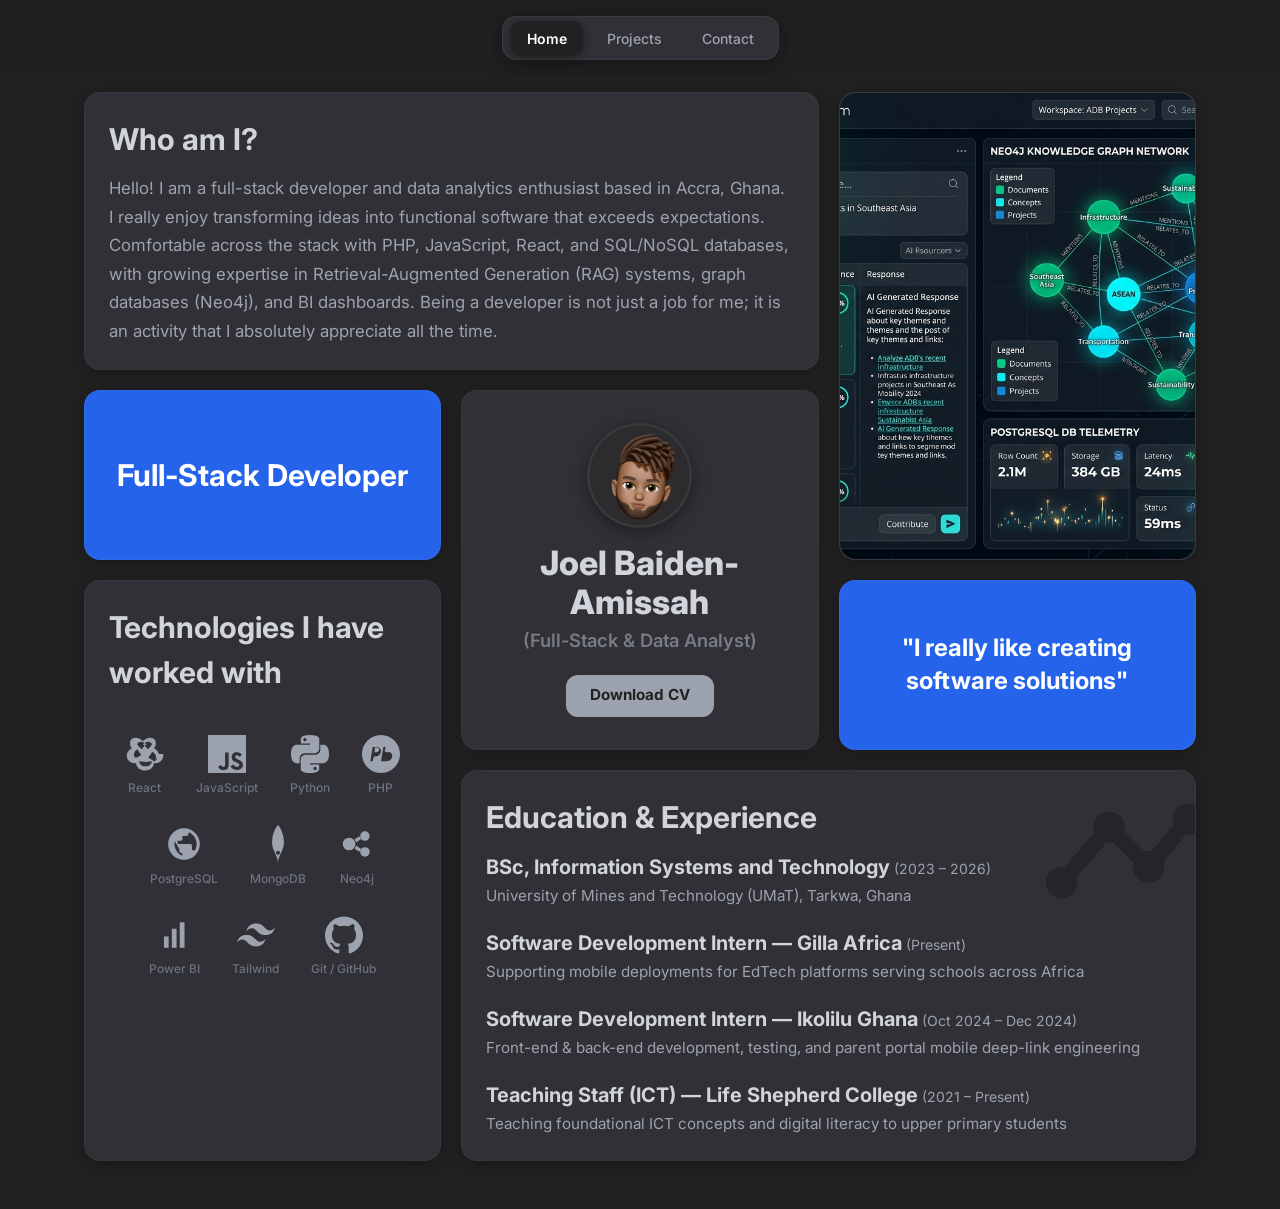
==== commit a21c5ccc: "Update avatar to match ajdv.vercel.app Memoji head profile image across all views" ====
--- a/index.html
+++ b/index.html
@@ -10,9 +10,9 @@
   <meta property="og:type" content="website"/>
   <meta property="og:title" content="Joel Baiden-Amissah | Web Developer"/>
   <meta property="og:description" content="Joel Baiden-Amissah portfolio | Full-Stack Web Developer & Data Analytics Enthusiast in Ghana"/>
-  <meta property="og:image" content="assets/images/avatar.svg"/>
-
-  <link rel="icon" type="image/svg+xml" href="assets/images/avatar.svg"/>
+  <meta property="og:image" content="assets/images/profile.jpg"/>
+
+  <link rel="icon" type="image/jpeg" href="assets/images/profile.jpg"/>
   <link rel="stylesheet" href="assets/css/ajdv.css"/>
 </head>
 <body>
@@ -63,7 +63,7 @@
         <!-- Card 4: Avatar / Profile Card (Rows 2-3, Col 2) -->
         <div class="aj-card card-profile">
           <div class="aj-avatar-wrap">
-            <img src="assets/images/avatar.svg" alt="Joel Baiden-Amissah"/>
+            <img src="assets/images/profile.jpg" alt="Joel Baiden-Amissah"/>
           </div>
           <h1 class="aj-profile-name">Joel Baiden-Amissah</h1>
           <h2 class="aj-profile-subtitle">(Full-Stack &amp; Data Analyst)</h2>
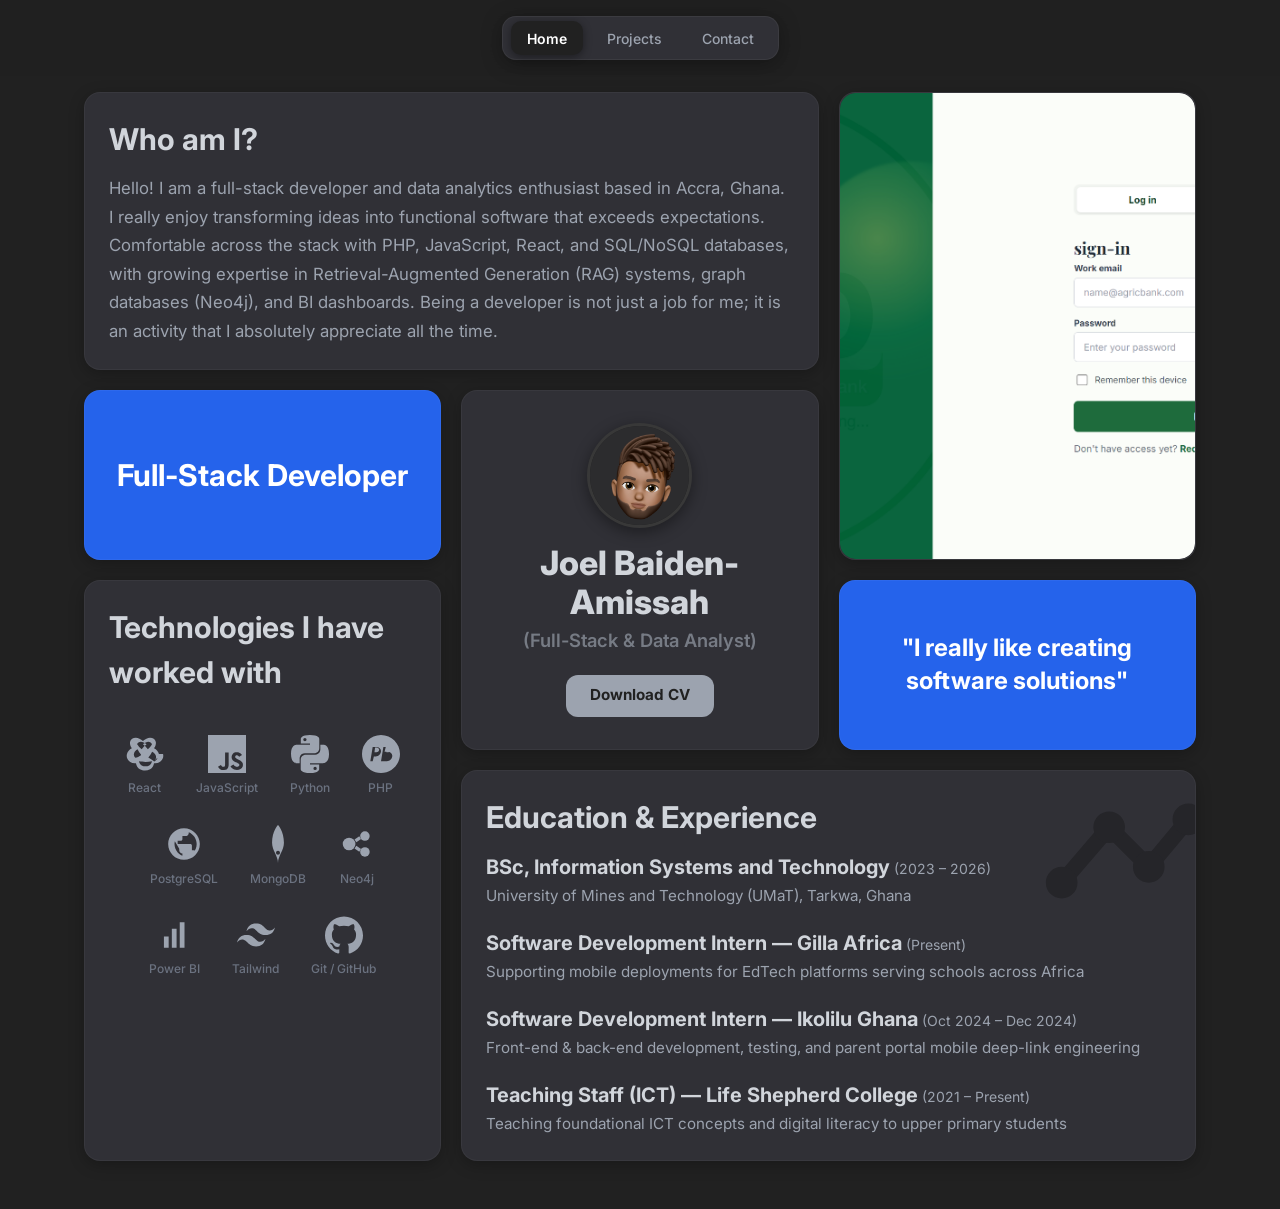
==== commit f0fd0957: "Update ADB project image with official Agricultural Development Bank sign-in portal screenshot" ====
--- a/index.html
+++ b/index.html
@@ -52,7 +52,7 @@
 
         <!-- Card 2: Vertical Image Card (Rows 1-2, Col 3) -->
         <div class="aj-card card-vertical-image">
-          <img src="assets/images/adb_rag.jpg" alt="Featured Architecture" loading="eager"/>
+          <img src="assets/images/adb_rag.png" alt="ADB RAG Architecture &amp; Portal" loading="eager"/>
         </div>
 
         <!-- Card 3: Profession Card (Row 2, Col 1, Blue Accent Card) -->
@@ -199,7 +199,7 @@
         <div class="aj-project-row">
           <!-- Left: Preview Image -->
           <div class="project-preview-card">
-            <img src="assets/images/adb_rag.jpg" alt="ADB RAG System"/>
+            <img src="assets/images/adb_rag.png" alt="ADB RAG System"/>
           </div>
 
           <!-- Top Right: Details Card -->
--- a/assets/css/ajdv.css
+++ b/assets/css/ajdv.css
@@ -440,6 +440,7 @@
 
 .project-preview-card {
   min-height: 280px;
+  background-color: #0d3829;
   border-radius: var(--border-radius-card);
   overflow: hidden;
   border: 1px solid rgba(255, 255, 255, 0.05);
@@ -450,6 +451,7 @@
   width: 100%;
   height: 100%;
   object-fit: cover;
+  object-position: center;
   display: block;
 }
 
